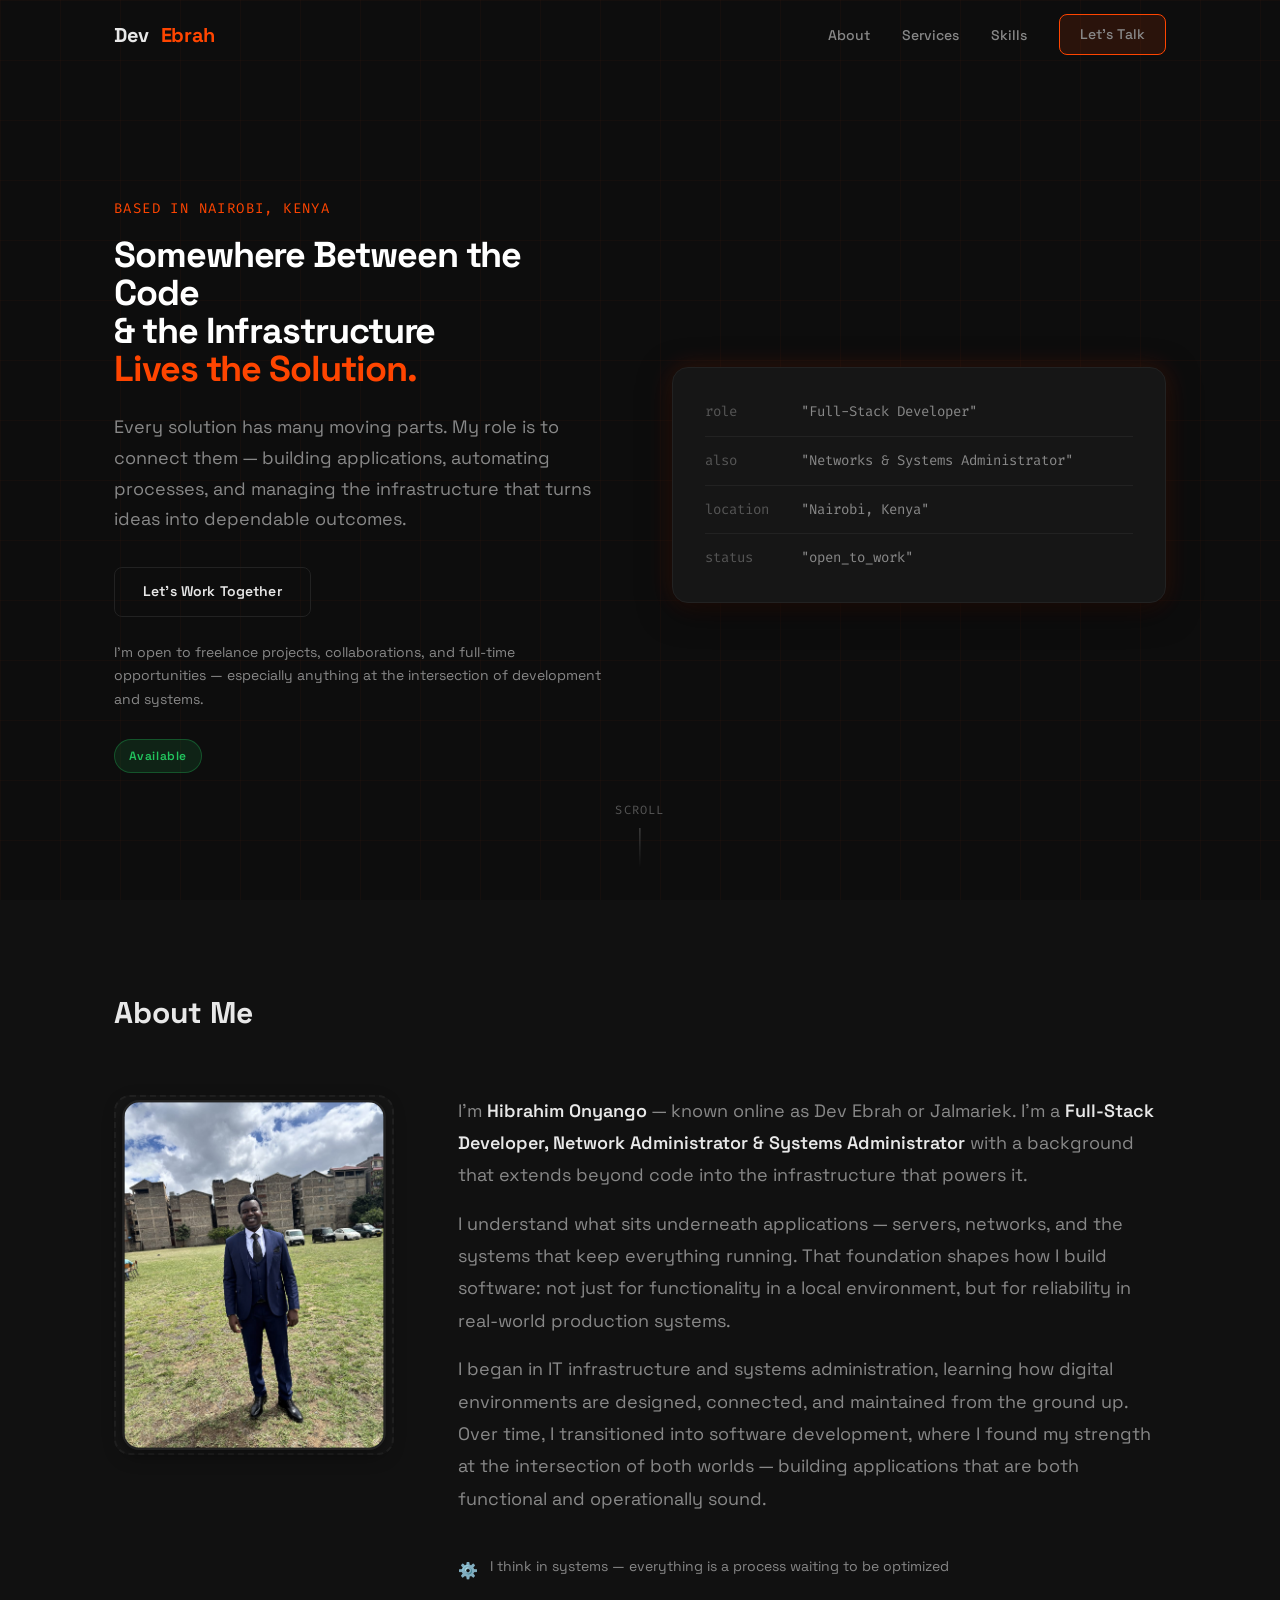
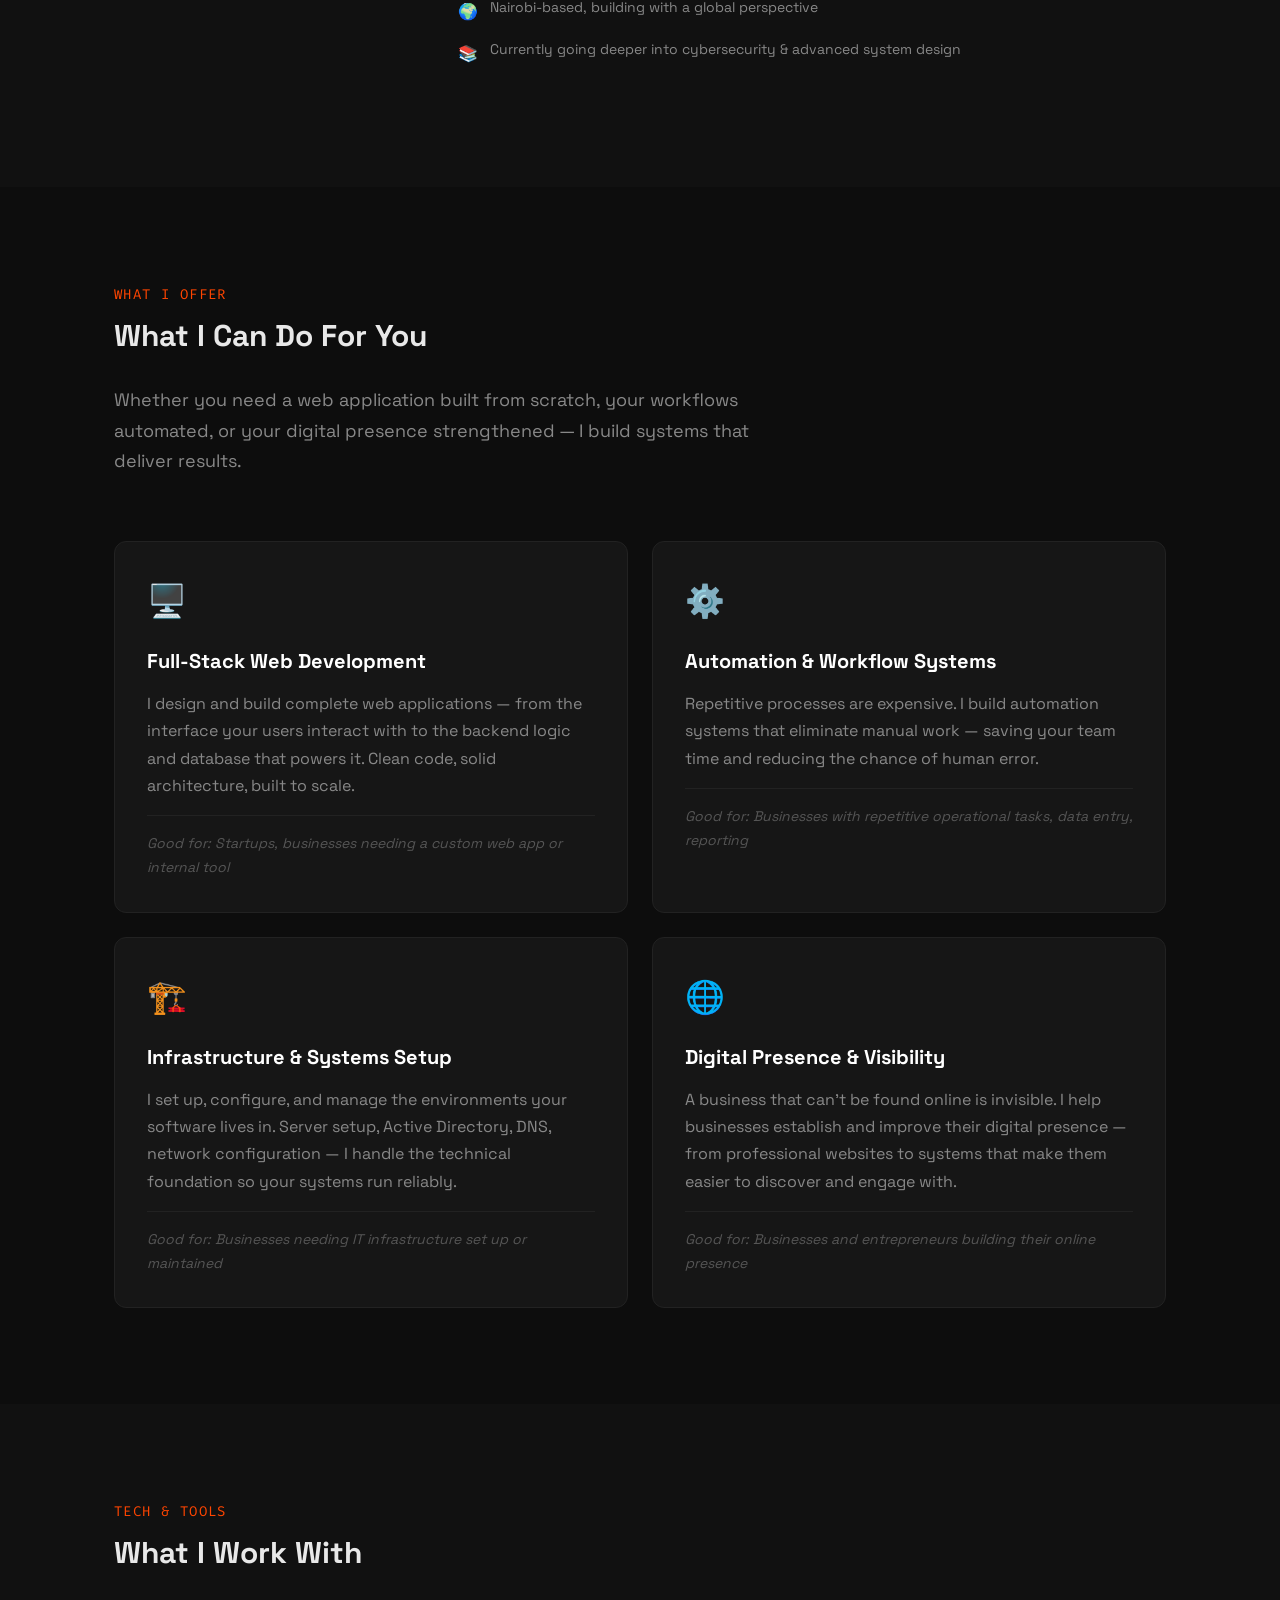
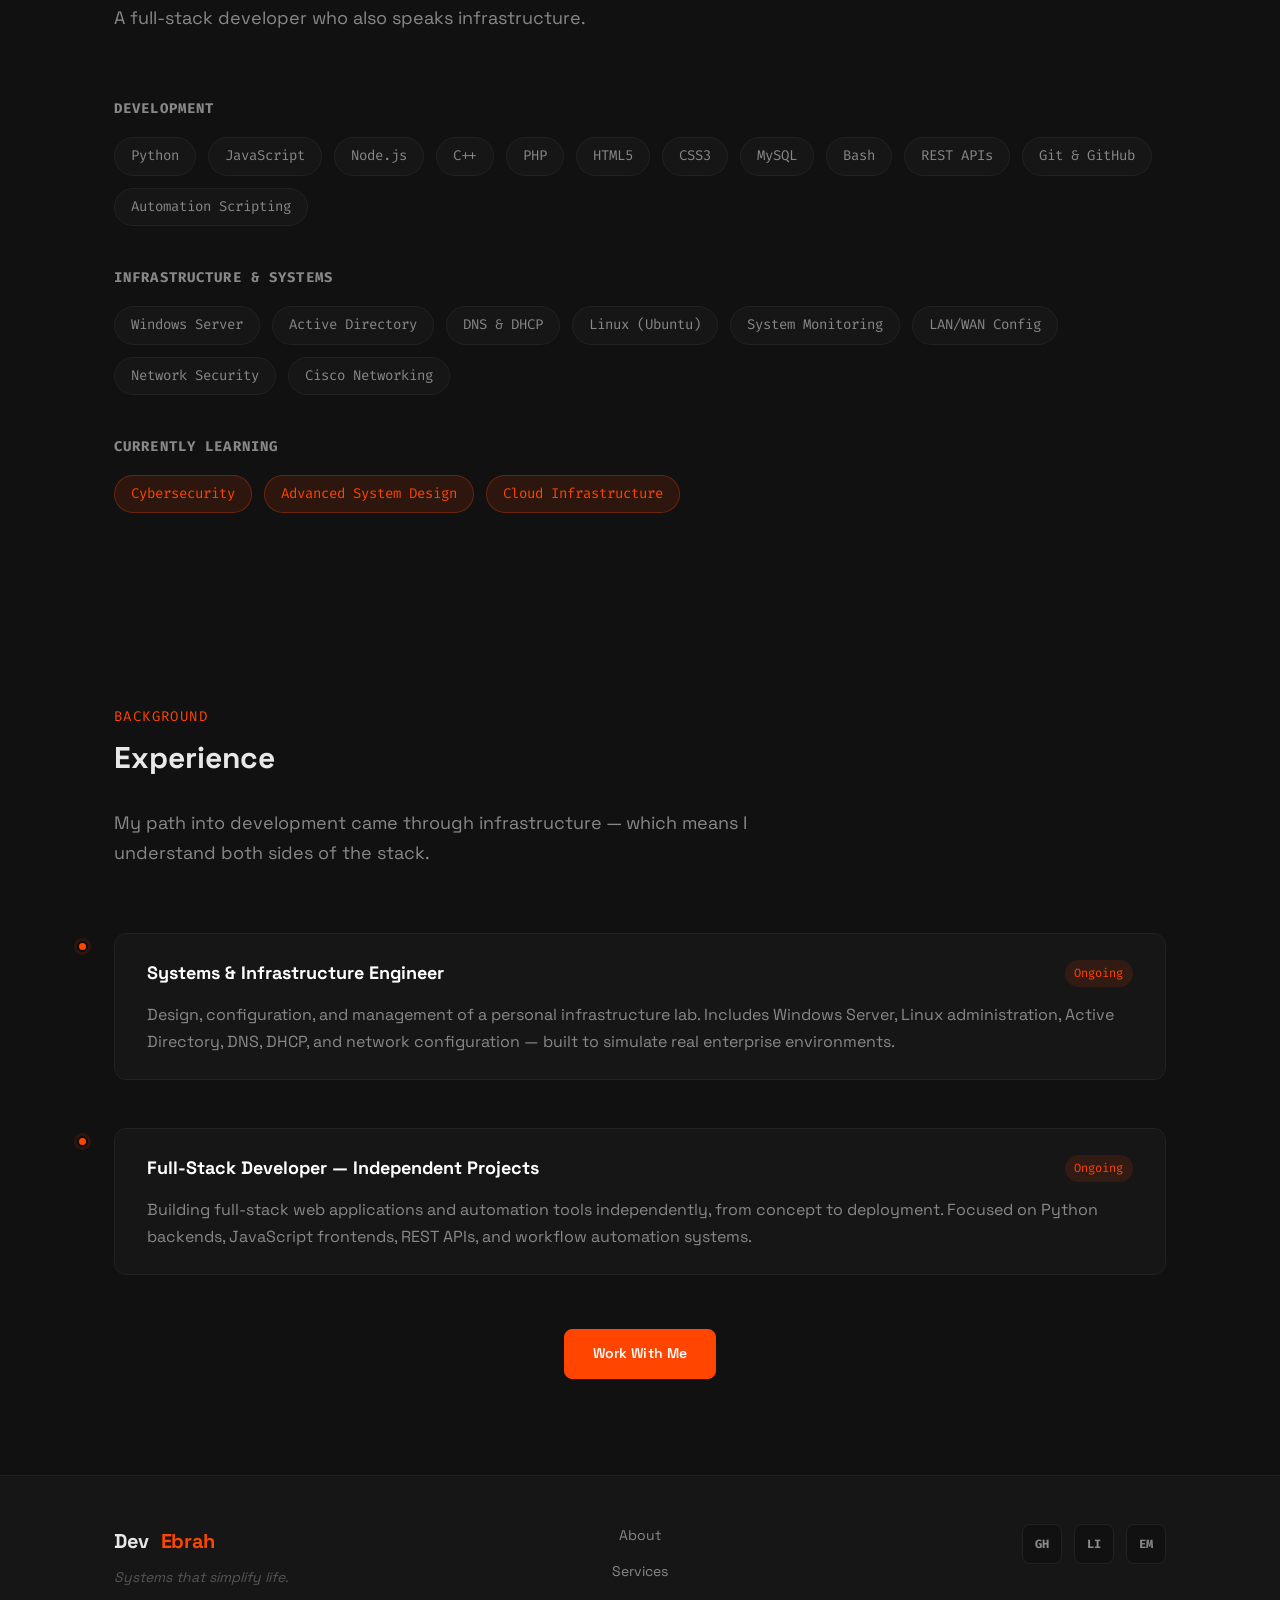
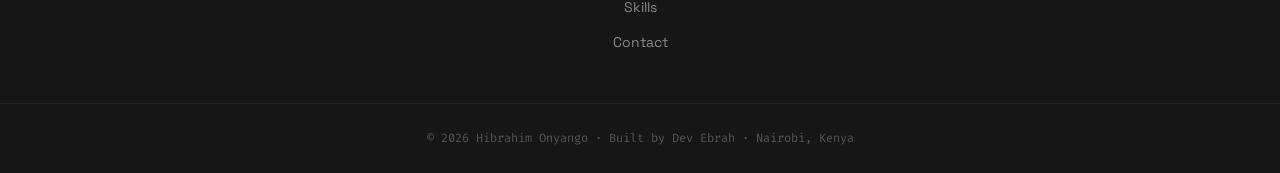
==== index.html @ 01c2b687 "Repositioned work with me" ====
<!DOCTYPE html>
<html lang="en">

<head>
  <meta charset="UTF-8" />
  <meta name="viewport" content="width=device-width, initial-scale=1.0" />
  <meta name="description"
    content="Dev Ebrah — Full-Stack Developer & Systems Engineer based in Nairobi, Kenya. Building systems that simplify life." />
  <meta name="google-site-verification" content="SqQlM_ebqM_9GfsEWXA8IThtnBOW8oZH_3mvosHtm84" />

  <!-- Primary SEO -->
  <meta name="keywords"
    content="Dev Ebrah, Full Stack Developer Nairobi, Systems Engineer Kenya, Web Developer Nairobi, Freelance Developer Kenya, Hibrahim Onyango" />
  <meta name="author" content="Hibrahim Onyango" />
  <meta name="robots" content="index, follow" />

  <!-- Open Graph -->
  <meta property="og:title" content="Dev Ebrah | Full-Stack Developer & Systems Engineer" />
  <meta property="og:description"
    content="I build web applications, automation tools, and the infrastructure that keeps them running. Based in Nairobi, Kenya." />
  <meta property="og:image" content="https://devebrah.github.io/my_portfolio/assets/og-image.png" />
  <meta property="og:url" content="https://devebrah.github.io/portfolio/" />
  <meta property="og:type" content="website" />

  <!-- Twitter Card -->
  <meta name="twitter:card" content="summary_large_image" />
  <meta name="twitter:title" content="Dev Ebrah | Full-Stack Developer & Systems Engineer" />
  <meta name="twitter:description" content="Building systems that simplify life. Based in Nairobi, Kenya." />
  <meta name="twitter:image" content="https://devebrah.github.io/my_portfolio/assets/og-image.png" />

  <title>Dev Ebrah | Full-Stack Developer, Network & Systems Administrator</title>

  <!-- Favicon — replace with your actual logo file -->
  <!-- <link rel="icon" type="image/png" href="assets/logo.png" />
  <link rel="apple-touch-icon" href="assets/logo.png" /> -->

  <!-- Google Fonts -->
  <link rel="preconnect" href="https://fonts.googleapis.com" />
  <link rel="preconnect" href="https://fonts.gstatic.com" crossorigin />
  <link
    href="https://fonts.googleapis.com/css2?family=Space+Grotesk:wght@300;400;500;600;700&family=Fira+Code:wght@400;500&display=swap"
    rel="stylesheet" />

  <link rel="stylesheet" href="https://cdnjs.cloudflare.com/ajax/libs/font-awesome/6.5.0/css/all.min.css" />

  <!-- CSS -->
  <link rel="stylesheet" href="css/reset.css" />
  <link rel="stylesheet" href="css/variables.css" />
  <link rel="stylesheet" href="css/layout.css" />
  <link rel="stylesheet" href="css/animations.css" />
  <link rel="stylesheet" href="css/components.css" />
  <link rel="stylesheet" href="css/sections.css" />
  <link rel="stylesheet" href="css/responsive.css" />
</head>

<body>

  <!-- ========== NAVIGATION ========== -->
  <nav class="nav" id="nav">
    <div class="nav__inner container">
      <a href="#hero" class="nav__logo">
        <!-- Logo image — remove the text below if you want image only -->
        <!-- <img src="assets/logo.png" alt="Dev Ebrah Logo" class="nav__logo-img" /> -->
        <!-- Text logo — remove this if you want image only -->
        Dev<span class="accent">Ebrah</span>
      </a>
      <ul class="nav__links">
        <li><a href="#about">About</a></li>
        <li><a href="#services">Services</a></li>
        <li><a href="#skills">Skills</a></li>
        <!-- <li><a href="#projects">Projects</a></li> -->
        <li><a href="Contact.html" class="btn btn--nav">Let's Talk</a></li>
      </ul>
      <button class="nav__toggle" id="navToggle" aria-label="Toggle menu">
        <span></span><span></span><span></span>
      </button>
    </div>
  </nav>

  <!-- ========== HERO ========== -->
  <section class="hero" id="hero">
    <div class="hero__bg-grid"></div>
    <div class="container hero__inner">
      <div class="hero__content">
        <p class="hero__eyebrow">Based in Nairobi, Kenya</p>
        <h1 class="hero__headline">
          Somewhere Between the Code <br />
          & the Infrastructure<br />
          <span class="accent">Lives the Solution.</span>
        </h1>
        <p class="hero__sub">
          Every solution has many moving parts. My role is to connect them — building applications, automating
          processes, and managing the infrastructure that turns ideas into dependable outcomes.
        </p>
        <div class="hero__cta">
          <!-- <a href="#projects" class="btn btn--primary">See My Work</a> -->
          <a href="Contact.html" class="btn btn--outline">Let's Work Together</a>
        </div>
        <p class="hero__availability">
          I'm open to freelance projects, collaborations, and full-time opportunities — especially anything at the
          intersection of development and systems.
        </p>
        <br>
        <p class="hero__availability">
          <span class="badge badge--available">Available</span>
        </p>
      </div>
      <div class="hero__visual">
        <div class="hero__card">
          <div class="hero__card-line">
            <span class="code-label">role</span>
            <span class="code-value accent">"Full-Stack Developer"</span>
          </div>
          <div class="hero__card-line">
            <span class="code-label">also</span>
            <span class="code-value accent" style="text-align: left;">"Networks & Systems Administrator"</span>
          </div>
          <div class="hero__card-line">
            <span class="code-label">location</span>
            <span class="code-value">"Nairobi, Kenya"</span>
          </div>
          <!-- <div class="hero__card-line">
            <span class="code-label">company</span>
            <span class="code-value">"Springs Continuum"</span>
          </div> -->
          <div class="hero__card-line">
            <span class="code-label">status</span>
            <span class="code-value green">"open_to_work"</span>
          </div>
        </div>
      </div>
    </div>
    <div class="hero__scroll-hint">
      <span>Scroll</span>
      <div class="hero__scroll-line"></div>
    </div>
  </section>

  <!-- ========== ABOUT ========== -->
  <section class="section about" id="about">
    <div class="container">
      <div class="section__header">
        <h2 class="section__title">About Me</h2>
      </div>
      <div class="about__grid">
        <div class="about__photo-wrap">
          <div class="about__photo-placeholder">
            <img class="about__photo" src="Photos/Ebrah.jpeg" alt="My Photo">

          </div>
        </div>
        <div class="about__content">
          <p>
            I'm <strong>Hibrahim Onyango</strong> — known online as Dev Ebrah or Jalmariek. I’m a <strong>Full-Stack
              Developer, Network Administrator & Systems Administrator</strong> with a background that extends beyond
            code into the infrastructure that powers it.
          </p>
          <p>
            I understand what sits underneath applications — servers, networks, and the systems that keep everything
            running. That foundation shapes how I build software: not just for functionality in a local environment, but
            for reliability in real-world production systems.
          </p>
          <p>
            I began in IT infrastructure and systems administration, learning how digital environments are designed,
            connected, and maintained from the ground up. Over time, I transitioned into software development, where I
            found my strength at the intersection of both worlds — building applications that are both functional and
            operationally sound.
          </p>
          <!-- <p>
            I'm also the founder and CEO of <strong>Springs Continuum</strong> — a technology company focused on systems
            thinking. The company is built on one principle: <em>reduce friction, improve flow, and design systems that
              work together more efficiently.</em>
          </p> -->
          <div class="about__facts">
            <div class="fact">
              <span class="fact__icon">⚙️</span>
              <span>I think in systems — everything is a process waiting to be optimized</span>
            </div>
            <div class="fact">
              <span class="fact__icon">🌍</span>
              <span>Nairobi-based, building with a global perspective</span>
            </div>
            <div class="fact">
              <span class="fact__icon">📚</span>
              <span>Currently going deeper into cybersecurity &amp; advanced system design</span>
            </div>
          </div>
        </div>
      </div>
    </div>
  </section>

  <!-- ========== SERVICES ========== -->
  <section class="section services" id="services">
    <div class="container">
      <div class="section__header">
        <p class="section__eyebrow">What I Offer</p>
        <h2 class="section__title">What I Can Do For You</h2>
        <p class="section__desc">
          Whether you need a web application built from scratch, your workflows automated,
          or your digital presence strengthened — I build systems that deliver results.
        </p>
      </div>
      <div class="services__grid">

        <div class="service-card">
          <div class="service-card__icon">🖥️</div>
          <h3 class="service-card__title">Full-Stack Web Development</h3>
          <p class="service-card__desc">
            I design and build complete web applications — from the interface your users
            interact with to the backend logic and database that powers it. Clean code,
            solid architecture, built to scale.
          </p>
          <p class="service-card__for">Good for: Startups, businesses needing a custom web app or internal tool</p>
        </div>

        <div class="service-card">
          <div class="service-card__icon">⚙️</div>
          <h3 class="service-card__title">Automation & Workflow Systems</h3>
          <p class="service-card__desc">
            Repetitive processes are expensive. I build automation systems that eliminate
            manual work — saving your team time and reducing the chance of human error.
          </p>
          <p class="service-card__for">Good for: Businesses with repetitive operational tasks, data entry, reporting</p>
        </div>

        <div class="service-card">
          <div class="service-card__icon">🏗️</div>
          <h3 class="service-card__title">Infrastructure & Systems Setup</h3>
          <p class="service-card__desc">
            I set up, configure, and manage the environments your software lives in.
            Server setup, Active Directory, DNS, network configuration — I handle the
            technical foundation so your systems run reliably.
          </p>
          <p class="service-card__for">Good for: Businesses needing IT infrastructure set up or maintained</p>
        </div>

        <div class="service-card">
          <div class="service-card__icon">🌐</div>
          <h3 class="service-card__title">Digital Presence & Visibility</h3>
          <p class="service-card__desc">
            A business that can't be found online is invisible. I help businesses establish
            and improve their digital presence — from professional websites to systems that
            make them easier to discover and engage with.
          </p>
          <p class="service-card__for">Good for: Businesses and entrepreneurs building their online presence</p>
        </div>

      </div>
    </div>
  </section>

  <!-- ========== SKILLS ========== -->
  <section class="section skills" id="skills">
    <div class="container">
      <div class="section__header">
        <p class="section__eyebrow">Tech & Tools</p>
        <h2 class="section__title">What I Work With</h2>
        <p class="section__desc">A full-stack developer who also speaks infrastructure.</p>
      </div>
      <div class="skills__grid">

        <div class="skills__group">
          <h3 class="skills__group-title">Development</h3>
          <div class="skills__tags">
            <span class="skill-tag">Python</span>
            <span class="skill-tag">JavaScript</span>
            <span class="skill-tag">Node.js</span>
            <span class="skill-tag">C++</span>
            <span class="skill-tag">PHP</span>
            <span class="skill-tag">HTML5</span>
            <span class="skill-tag">CSS3</span>
            <span class="skill-tag">MySQL</span>
            <span class="skill-tag">Bash</span>
            <span class="skill-tag">REST APIs</span>
            <span class="skill-tag">Git & GitHub</span>
            <span class="skill-tag">Automation Scripting</span>
          </div>
        </div>

        <div class="skills__group">
          <h3 class="skills__group-title">Infrastructure & Systems</h3>
          <div class="skills__tags">
            <span class="skill-tag">Windows Server</span>
            <span class="skill-tag">Active Directory</span>
            <span class="skill-tag">DNS & DHCP</span>
            <span class="skill-tag">Linux (Ubuntu)</span>
            <span class="skill-tag">System Monitoring</span>
            <span class="skill-tag">LAN/WAN Config</span>
            <span class="skill-tag">Network Security</span>
            <span class="skill-tag">Cisco Networking</span>
          </div>
        </div>

        <div class="skills__group">
          <h3 class="skills__group-title">Currently Learning</h3>
          <div class="skills__tags">
            <span class="skill-tag skill-tag--learning">Cybersecurity</span>
            <span class="skill-tag skill-tag--learning">Advanced System Design</span>
            <span class="skill-tag skill-tag--learning">Cloud Infrastructure</span>
          </div>
        </div>

      </div>
    </div>
  </section>

  <!-- ========== PROJECTS ========== -->
  <!-- <section class="section projects" id="projects">
    <div class="container">
      <div class="section__header">
        <p class="section__eyebrow">My Work</p>
        <h2 class="section__title">Things I've Built</h2>
        <p class="section__desc">
          A mix of real-world systems, automation experiments, and infrastructure work.
          More being added as projects are completed and documented.
        </p>
      </div>
      <div class="projects__grid">

        <div class="project-card">
          <div class="project-card__header">
            <span class="project-card__type">Infrastructure</span>
            <div class="project-card__links">
              <a href="https://github.com/DevEbrah" target="_blank" rel="noopener">GitHub →</a>
            </div>
          </div>
          <h3 class="project-card__title">Home Lab — Windows Server + Linux</h3>
          <p class="project-card__desc">
            A self-hosted dual-OS lab environment simulating real enterprise infrastructure.
            Configured with Active Directory, DNS, and DHCP. Built to practice system
            administration and network configuration in a controlled setting.
          </p>
          <p class="project-card__proof">
            <em>I don't just read about infrastructure — I build it, break it, and fix it.</em>
          </p>
          <div class="project-card__tags">
            <span>Windows Server</span><span>Linux</span><span>AD DS</span>
            <span>DNS</span><span>DHCP</span>
          </div>
        </div>

        <div class="project-card">
          <div class="project-card__header">
            <span class="project-card__type">Automation</span>
            <div class="project-card__links">
              <a href="https://github.com/DevEbrah" target="_blank" rel="noopener">GitHub →</a>
            </div>
          </div>
          <h3 class="project-card__title">Automation Scripts Collection</h3>
          <p class="project-card__desc">
            A growing library of Python and Bash scripts built to eliminate repetitive tasks.
            Covers workflow automation, file management, system monitoring helpers, and
            process schedulers.
          </p>
          <p class="project-card__proof">
            <em>Do the boring thing so you don't have to.</em>
          </p>
          <div class="project-card__tags">
            <span>Python</span><span>Bash</span><span>Automation</span><span>Scripting</span>
          </div>
        </div>

        <div class="project-card">
          <div class="project-card__header">
            <span class="project-card__type">Networking</span>
            <div class="project-card__links">
              <a href="https://github.com/DevEbrah" target="_blank" rel="noopener">GitHub →</a>
            </div>
          </div>
          <h3 class="project-card__title">Networking Simulation Lab</h3>
          <p class="project-card__desc">
            A simulated network environment for configuration, testing, and security practice.
            Replicates LAN/WAN setups and tests network security fundamentals in a safe,
            controlled environment.
          </p>
          <p class="project-card__proof">
            <em>Hands-on networking knowledge beyond theory.</em>
          </p>
          <div class="project-card__tags">
            <span>Cisco</span><span>LAN/WAN</span><span>Network Security</span>
          </div>
        </div> -->

  <!-- Add more project cards here as you build -->

  </div>
  </div>
  </section>

  <!-- ========== EXPERIENCE ========== -->
  <section class="section experience" id="experience">
    <div class="container">
      <div class="section__header">
        <p class="section__eyebrow">Background</p>
        <h2 class="section__title">Experience</h2>
        <p class="section__desc">
          My path into development came through infrastructure — which means I understand both sides of the stack.
        </p>
      </div>

      <!-- <div class="timeline">

        <div class="timeline__item">
          <div class="timeline__dot"></div>
          <div class="timeline__content">
            <div class="timeline__meta">
              <span class="timeline__role">Founder — Springs Continuum</span>
              <span class="timeline__date">Ongoing</span>
            </div>
            <p>
              Founded and continue to develop Springs Continuum, a technology company focused on automation, digital
              presence, and infrastructure-aware development. It serves as the guiding approach behind all projects —
              from system design to deployment.
            </p>
          </div>
        </div> -->

      <div class="timeline__item">
        <div class="timeline__dot"></div>
        <div class="timeline__content">
          <div class="timeline__meta">
            <span class="timeline__role">Systems & Infrastructure Engineer</span>
            <span class="timeline__date">Ongoing</span>
          </div>
          <p>
            Design, configuration, and management of a personal infrastructure lab. Includes Windows Server, Linux
            administration, Active Directory, DNS, DHCP, and network configuration — built to simulate real enterprise
            environments.
          </p>
        </div>
      </div>

      <div class="timeline__item">
        <div class="timeline__dot"></div>
        <div class="timeline__content">
          <div class="timeline__meta">
            <span class="timeline__role">Full-Stack Developer — Independent Projects</span>
            <span class="timeline__date">Ongoing</span>
          </div>
          <p>
            Building full-stack web applications and automation tools independently, from concept to deployment.
            Focused on Python backends, JavaScript frontends, REST APIs, and workflow automation systems.
          </p>
        </div>
      </div>

      <!-- Add more timeline items here -->

    </div>
    </div>
    <br><br>
    <div style="text-align: center;">
      <a href="Contact.html" class="btn btn--primary" style="display: inline-block;">
        Work With Me
      </a>
    </div>
  </section>

  <!-- ========== FOOTER ========== -->
  <footer class="footer">
    <div class="container footer__inner">

      <div class="footer__left">
        <!-- Logo image — replace src with your actual logo file path -->
        <!-- <a href="#hero" class="footer__logo-link">
          <img src="assets/logo.png" alt="Dev Ebrah Logo" class="footer__logo-img" />
        </a> -->
        <!-- Keep the text logo as fallback or remove it if you prefer image only -->
        <a href="#hero" class="nav__logo">Dev<span class="accent">Ebrah</span></a>
        <p class="footer__tagline" style="text-align: left;">
          Systems that simplify life.
        </p>
      </div>

      <nav class="footer__nav">
        <a href="#about">About</a>
        <a href="#services">Services</a>
        <!-- <a href="#projects">Projects</a> -->
        <a href="#skills">Skills</a>
        <a href="Contact.html">Contact</a>
      </nav>
      <div class="footer__social">
        <a href="https://github.com/DevEbrah" target="_blank" rel="noopener" aria-label="GitHub">GH</a>
        <a href="https://www.linkedin.com/in/hibrahim-onyango-a076531a8" target="_blank" rel="noopener"
          aria-label="LinkedIn">LI</a>
        <a href="mailto:onyangohibrahim0@gmail.com" aria-label="Email">EM</a>
      </div>
    </div>
    <div class="footer__bottom">
      <p>© 2026 Hibrahim Onyango · Built by Dev Ebrah · Nairobi, Kenya</p>
    </div>
  </footer>

  <!-- Structured Data -->
  <script type="application/ld+json">
  {
    "@context": "https://schema.org",
    "@type": "Person",
    "name": "Hibrahim Onyango",
    "alternateName": "Dev Ebrah",
    "url": "https://devebrah.github.io/my_portfolio/",
    "jobTitle": "Full-Stack Developer & Systems Engineer",
    "address": {
      "@type": "PostalAddress",
      "addressLocality": "Nairobi",
      "addressCountry": "Kenya"
    },
    "sameAs": [
      "https://github.com/DevEbrah",
      "https://www.linkedin.com/in/hibrahim-onyango-a076531a8"
    ]
  }
  </script>

  <!-- JS -->
  <script src="js/main.js"></script>

</body>

</html>
---- css/variables.css ----
/* ============================================
   VARIABLES — portfolio/css/variables.css
   Edit these to retheme the entire site.
   ============================================ */

:root {

  /* ---- Colors ---- */
  --color-bg:          #0d0d0d;       /* near-black background */
  --color-bg-2:        #111111;       /* slightly lighter surface */
  --color-bg-3:        #161616;       /* card backgrounds */
  --color-border:      #222222;       /* subtle borders */

  --color-text:        #e8e8e8;       /* primary text */
  --color-text-muted:  #888888;       /* secondary / muted text */
  --color-text-dim:    #555555;       /* very muted labels */

  --color-accent:      #FF4500;       /* electric orange — primary accent */
  --color-accent-soft: rgba(255, 69, 0, 0.12); /* accent glow/bg tint */
  --color-accent-hover:#FF6B35;       /* slightly lighter on hover */

  --color-green:       #22c55e;       /* available / success */
  --color-green-hover: #046126;       /* hover state for green elements */
  --color-white:       #ffffff;

  /* ---- Typography ---- */
  --font-display: 'Space Grotesk', sans-serif;  /* headings, UI */
  --font-mono:    'Fira Code', monospace;        /* code blocks, hero card */

  --text-xs:    0.75rem;    /* 12px */
  --text-sm:    0.875rem;   /* 14px */
  --text-base:  1rem;       /* 16px */
  --text-lg:    1.125rem;   /* 18px */
  --text-xl:    1.25rem;    /* 20px */
  --text-2xl:   1.5rem;     /* 24px */
  --text-3xl:   1.875rem;   /* 30px */
  --text-4xl:   2.25rem;    /* 36px */
  --text-5xl:   3rem;       /* 48px */
  --text-6xl:   3.75rem;    /* 60px */
  --text-7xl:   4.5rem;     /* 72px */

  /* ---- Spacing ---- */
  --space-1:   0.25rem;
  --space-2:   0.5rem;
  --space-3:   0.75rem;
  --space-4:   1rem;
  --space-6:   1.5rem;
  --space-8:   2rem;
  --space-10:  2.5rem;
  --space-12:  3rem;
  --space-16:  4rem;
  --space-20:  5rem;
  --space-24:  6rem;
  --space-32:  8rem;

  /* ---- Borders ---- */
  --radius-sm:  4px;
  --radius-md:  8px;
  --radius-lg:  12px;
  --radius-xl:  16px;
  --radius-full: 9999px;

  /* ---- Shadows ---- */
  --shadow-sm:  0 1px 3px rgba(0,0,0,0.4);
  --shadow-md:  0 4px 16px rgba(0,0,0,0.5);
  --shadow-lg:  0 8px 32px rgba(0,0,0,0.6);
  --shadow-accent: 0 0 24px rgba(255, 69, 0, 0.2);

  /* ---- Transitions ---- */
  --transition-fast:   150ms ease;
  --transition-base:   250ms ease;
  --transition-slow:   400ms ease;

  /* ---- Layout ---- */
  --container-max:  1100px;
  --nav-height:     70px;
  --section-py:     var(--space-24);
}
---- css/layout.css ----
/* ============================================
   LAYOUT — portfolio/css/layout.css
   ============================================ */

body {
  font-family: var(--font-display);
  background-color: var(--color-bg);
  color: var(--color-text);
  line-height: 1.7;
  font-size: var(--text-base);
}

.container {
  width: 100%;
  max-width: var(--container-max);
  margin-inline: auto;
  padding-inline: var(--space-6);
}

/* ---- Sections ---- */
.section {
  padding-block: var(--section-py);
}

.section__header {
  margin-bottom: var(--space-16);
  max-width: 640px;
}

.section__eyebrow {
  font-family: var(--font-mono);
  font-size: var(--text-sm);
  color: var(--color-accent);
  letter-spacing: 0.1em;
  text-transform: uppercase;
  margin-bottom: var(--space-3);
  animation: textPulse 3s ease-in-out infinite;
}

.section__title {
  font-size: var(--text-4xl);
  font-weight: 700;
  line-height: 1.15;
  margin-bottom: var(--space-4);
  color: var(--color-white);
}

.section__desc {
  font-size: var(--text-lg);
  color: var(--color-text-muted);
  line-height: 1.7;
}

/* ---- Navigation ---- */
.nav {
  position: fixed;
  top: 0;
  left: 0;
  right: 0;
  z-index: 100;
  height: var(--nav-height);
  border-bottom: 1px solid transparent;
  transition: background var(--transition-base), border-color var(--transition-base);
}

.nav.scrolled {
  background: rgba(255, 69, 0, 0.10);
  -webkit-backdrop-filter: blur(12px);
  backdrop-filter: blur(12px);
  border-bottom: 1px solid rgba(255, 69, 0, 0.35);
  border-color: rgba(255, 69, 0, 0.35);
}

.nav__inner {
  height: 100%;
  display: flex;
  align-items: center;
  justify-content: space-between;
}

.nav__logo {
  font-size: var(--text-xl);
  font-weight: 700;
  letter-spacing: -0.02em;
}

.nav__logo {
  display: flex;
  align-items: center;
  gap: var(--space-3);
}

.nav__logo-img {
  width: 36px;      /* adjust to fit your logo */
  height: 36px;
  object-fit: contain;
  transition: opacity var(--transition-fast);
}

.nav__logo:hover .nav__logo-img {
  opacity: 0.8;
}

.nav__links {
  display: flex;
  align-items: center;
  gap: var(--space-8);
}

.nav__links a {
  font-size: var(--text-sm);
  font-weight: 500;
  color: var(--color-text-muted);
  transition: color var(--transition-fast);
}

.nav__links a:hover {
  color: var(--color-text);
}

.nav__toggle {
  display: none;
  flex-direction: column;
  gap: 5px;
  padding: var(--space-2);
}

.nav__toggle span {
  display: block;
  width: 24px;
  height: 2px;
  background: var(--color-text);
  border-radius: var(--radius-full);
  transition: transform var(--transition-base), opacity var(--transition-base);
}

/* ---- Utility ---- */
.accent {
  color: var(--color-accent);
}

.green {
  color: var(--color-green);
}

.text-muted {
  color: var(--color-text-muted);
}

/* ---- CUSTOM SCROLLBAR ---- */
::-webkit-scrollbar {
  width: 6px;
}

::-webkit-scrollbar-track {
  background: var(--color-bg);
}

::-webkit-scrollbar-thumb {
  background: linear-gradient(
    to bottom,
    transparent,
    var(--color-accent),
    var(--color-accent)
  );
  border-radius: var(--radius-full);
  box-shadow: 
    0 0 6px var(--color-accent),
    0 0 12px var(--color-accent),
    0 0 20px rgba(255, 69, 0, 0.4);
  transition: box-shadow 0.3s ease;
}

::-webkit-scrollbar-thumb:hover {
  background: linear-gradient(
    to bottom,
    transparent,
    var(--color-accent-hover),
    var(--color-accent-hover)
  );
  box-shadow: 
    0 0 8px var(--color-accent),
    0 0 16px var(--color-accent),
    0 0 30px rgba(255, 69, 0, 0.6),
    0 0 40px rgba(255, 69, 0, 0.3);
}
---- css/animations.css ----
/* ============================================
   ANIMATIONS — portfolio/css/animations.css
   ============================================ */

/* ---- Keyframes ---- */
@keyframes scrollPulse {
  0%, 100% { opacity: 0.3; transform: scaleY(1); }
  50%       { opacity: 1;   transform: scaleY(1.15); }
}

@keyframes fadeInUp {
  from {
    opacity: 0;
    transform: translateY(24px);
  }
  to {
    opacity: 1;
    transform: translateY(0);
  }
}

@keyframes fadeIn {
  from { opacity: 0; }
  to   { opacity: 1; }
}

@keyframes accentPulse {
  0%, 100% { box-shadow: 0 0 12px rgba(255, 69, 0, 0.1); }
  50%       { box-shadow: 0 0 28px rgba(255, 69, 0, 0.3); }
}

@keyframes greenPulse {
  0%, 100% { box-shadow: 0 0 8px rgba(34, 197, 94, 0.2); }
  50%       { box-shadow: 0 0 20px rgba(34, 197, 94, 0.5); }
}

@keyframes textPulse {
  0%, 100% { text-shadow: 0 0 8px rgba(255, 69, 0, 0.3); }
  50%       { text-shadow: 0 0 16px rgba(255, 69, 0, 0.7); }
}

@keyframes whitePulse {
  0%, 100% { box-shadow: 0 0 8px rgba(255, 255, 255, 0.1); }
  50%       { box-shadow: 0 0 24px rgba(255, 255, 255, 0.35); }
}

/* ---- Scroll-triggered reveal ---- */
.reveal {
  opacity: 0;
  transform: translateY(24px);
  transition: opacity 0.6s ease, transform 0.6s ease;
}

.reveal.visible {
  opacity: 1;
  transform: translateY(0);
}

/* Stagger children inside a reveal parent */
.reveal-stagger > * {
  opacity: 0;
  transform: translateY(20px);
  transition: opacity 0.5s ease, transform 0.5s ease;
}

.reveal-stagger.visible > *:nth-child(1) { transition-delay: 0ms;   opacity: 1; transform: translateY(0); }
.reveal-stagger.visible > *:nth-child(2) { transition-delay: 80ms;  opacity: 1; transform: translateY(0); }
.reveal-stagger.visible > *:nth-child(3) { transition-delay: 160ms; opacity: 1; transform: translateY(0); }
.reveal-stagger.visible > *:nth-child(4) { transition-delay: 240ms; opacity: 1; transform: translateY(0); }

/* ---- Hero entrance ---- */
.hero__content > * {
  animation: fadeInUp 0.7s ease both;
}

.hero__eyebrow   { animation-delay: 0.1s; }
.hero__headline  { animation-delay: 0.2s; }
.hero__sub       { animation-delay: 0.35s; }
.hero__cta       { animation-delay: 0.5s; }
.hero__availability { animation-delay: 0.6s; }

.hero__visual {
  animation: fadeIn 0.8s ease 0.4s both;
}

/* ---- Hero card accent pulse ---- */
.hero__card {
  animation:greenPulse 3s ease-in-out infinite;
}

/* ---- Reduced motion ---- */
@media (prefers-reduced-motion: reduce) {
  *, *::before, *::after {
    animation-duration: 0.01ms !important;
    animation-iteration-count: 1 !important;
    transition-duration: 0.01ms !important;
  }

  .reveal, .reveal-stagger > * {
    opacity: 1;
    transform: none;
  }
}
---- css/components.css ----
/* ============================================
   COMPONENTS — portfolio/css/components.css
   ============================================ */

/* ---- Buttons ---- */
.btn {
  display: inline-flex;
  align-items: center;
  justify-content: center;
  gap: var(--space-2);
  padding: 0.75rem 1.75rem;
  border-radius: var(--radius-md);
  font-size: var(--text-sm);
  font-weight: 600;
  letter-spacing: 0.01em;
  transition: all var(--transition-base);
  white-space: nowrap;
}

.btn--primary {
  background: var(--color-accent);
  color: var(--color-white);
  border: 1px solid var(--color-accent);
  animation: accentPulse 3s ease-in-out infinite;
  align-items: center;

}

.btn--primary:hover {
  background: var(--color-accent-soft);
  border-color: var(--color-accent-hover);
  transform: translateY(-2px);
  box-shadow: var(--shadow-accent);
}

.btn--outline {
  background: transparent;
  color: var(--color-text);
  border: 1px solid var(--color-border);
}

.btn--outline:hover {
  border-color: var(--color-accent);
  color: var(--color-accent);
  transform: translateY(-2px);
}

.btn--nav {
  background: var(--color-accent-soft);
  color: var(--color-accent);
  border: 1px solid var(--color-accent);
  padding: 0.5rem 1.25rem;
}

.btn--nav:hover {
  background: var(--color-accent);
  color: var(--color-white);
}

.btn--full {
  width: 100%;
}

/* ---- Badges ---- */
.badge {
  display: inline-flex;
  align-items: center;
  gap: var(--space-2);
  padding: 0.35rem 0.85rem;
  border-radius: var(--radius-full);
  font-size: var(--text-xs);
  font-weight: 600;
  letter-spacing: 0.05em;
}

.badge--available {
  background: rgba(34, 197, 94, 0.12);
  color: var(--color-green);
  border: 1px solid rgba(34, 197, 94, 0.3);
  animation: greenPulse 3s ease-in-out infinite;
}

/* ---- Service Cards ---- */
.service-card {
  background: var(--color-bg-3);
  border: 1px solid var(--color-border);
  border-radius: var(--radius-lg);
  padding: var(--space-8);
  transition: border-color var(--transition-base), transform var(--transition-base);
}

.service-card:hover {
  border-color: var(--color-accent);
  transform: translateY(-4px);
  animation: whitePulse 3s ease-in-out infinite;
}

.service-card__icon {
  font-size: 2rem;
  margin-bottom: var(--space-4);
}

.service-card__title {
  font-size: var(--text-xl);
  font-weight: 700;
  color: var(--color-white);
  margin-bottom: var(--space-3);
}

.service-card__desc {
  color: var(--color-text-muted);
  font-size: var(--text-base);
  line-height: 1.7;
  margin-bottom: var(--space-4);
}

.service-card__for {
  font-size: var(--text-sm);
  color: var(--color-text-dim);
  font-style: italic;
  padding-top: var(--space-4);
  border-top: 1px solid var(--color-border);
}

/* ---- Skill Tags ---- */
.skill-tag {
  display: inline-flex;
  align-items: center;
  padding: 0.4rem 1rem;
  background: var(--color-bg-3);
  border: 1px solid var(--color-border);
  border-radius: var(--radius-full);
  font-size: var(--text-sm);
  font-family: var(--font-mono);
  color: var(--color-text-muted);
  transition: all var(--transition-fast);
}

.skill-tag:hover {
  border-color: var(--color-accent);
  color: var(--color-accent);
  background: var(--color-accent-soft);
}

.skill-tag--learning {
  border-color: rgba(255, 69, 0, 0.3);
  color: var(--color-accent);
  background: var(--color-accent-soft);
}

/* ---- Project Cards ---- */
.project-card {
  background: var(--color-bg-3);
  border: 1px solid var(--color-border);
  border-radius: var(--radius-lg);
  padding: var(--space-8);
  transition: border-color var(--transition-base), transform var(--transition-base);
  display: flex;
  flex-direction: column;
  gap: var(--space-4);
}

.project-card:hover {
  border-color: var(--color-accent);
  transform: translateY(-4px);
  box-shadow: var(--shadow-accent);
  animation: whitePulse 3s ease-in-out infinite;
}

.project-card__header {
  display: flex;
  align-items: center;
  justify-content: space-between;
}

.project-card__type {
  font-family: var(--font-mono);
  font-size: var(--text-xs);
  color: var(--color-accent);
  background: var(--color-accent-soft);
  border: 1px solid rgba(255, 69, 0, 0.25);
  padding: 0.25rem 0.75rem;
  border-radius: var(--radius-full);
  text-transform: uppercase;
  letter-spacing: 0.05em;
}

.project-card__links a {
  font-size: var(--text-sm);
  color: var(--color-text-muted);
  transition: color var(--transition-fast);
}

.project-card__links a:hover {
  color: var(--color-accent);
}

.project-card__title {
  font-size: var(--text-xl);
  font-weight: 700;
  color: var(--color-white);
}

.project-card__desc {
  color: var(--color-text-muted);
  font-size: var(--text-base);
  line-height: 1.7;
}

.project-card__proof {
  font-size: var(--text-sm);
  color: var(--color-text-dim);
}

.project-card__tags {
  display: flex;
  flex-wrap: wrap;
  gap: var(--space-2);
  margin-top: auto;
}

.project-card__tags span {
  font-family: var(--font-mono);
  font-size: var(--text-xs);
  color: var(--color-text-dim);
  background: var(--color-bg-2);
  padding: 0.2rem 0.6rem;
  border-radius: var(--radius-sm);
}

/* ---- Timeline ---- */
.timeline {
  position: relative;
  padding-left: var(--space-8);
}

.timeline::before {
  content: '';
  position: absolute;
  left: 0;
  top: 8px;
  bottom: 0;
  width: 1px;
  background: var(--color-border);
}

.timeline__item {
  position: relative;
  padding-bottom: var(--space-12);
}

.timeline__item:last-child {
  padding-bottom: 0;
}

.timeline__dot {
  position: absolute;
  left: calc(-1 * var(--space-8) - 5px);
  top: 8px;
  width: 11px;
  height: 11px;
  border-radius: 50%;
  background: var(--color-accent);
  border: 2px solid var(--color-bg);
  box-shadow: 0 0 0 3px var(--color-accent-soft);
  animation: whitePulse 3s ease-in-out infinite;

}

.timeline__content {
  background: var(--color-bg-3);
  border: 1px solid var(--color-border);
  border-radius: var(--radius-lg);
  padding: var(--space-6) var(--space-8);
}

.timeline__meta {
  display: flex;
  align-items: center;
  justify-content: space-between;
  flex-wrap: wrap;
  gap: var(--space-2);
  margin-bottom: var(--space-3);
}

.timeline__role {
  font-size: var(--text-lg);
  font-weight: 700;
  color: var(--color-white);
}

.timeline__date {
  font-family: var(--font-mono);
  font-size: var(--text-xs);
  color: var(--color-accent);
  background: var(--color-accent-soft);
  padding: 0.2rem 0.6rem;
  border-radius: var(--radius-full);
}

.timeline__content p {
  color: var(--color-text-muted);
  line-height: 1.7;
}

/* ---- Contact Form ---- */
.contact__form {
  display: flex;
  flex-direction: column;
  gap: var(--space-6);
}

.form-group {
  display: flex;
  flex-direction: column;
  gap: var(--space-2);
}

.form-group label {
  font-size: var(--text-sm);
  font-weight: 600;
  color: var(--color-text-muted);
}

.form-group input,
.form-group textarea {
  background: var(--color-bg-3);
  border: 1px solid var(--color-border);
  border-radius: var(--radius-md);
  padding: 0.85rem 1rem;
  color: var(--color-text);
  font-size: var(--text-base);
  transition: border-color var(--transition-fast);
  resize: vertical;
}

.form-group input::placeholder,
.form-group textarea::placeholder {
  color: var(--color-text-dim);
}

.form-group input:focus,
.form-group textarea:focus {
  outline: none;
  border-color: var(--color-accent);
  box-shadow: 0 0 0 3px var(--color-accent-soft);
}

/* ---- About Facts ---- */
.about__facts {
  display: flex;
  flex-direction: column;
  gap: var(--space-3);
  margin-block: var(--space-6);
}

.fact {
  display: flex;
  align-items: flex-start;
  gap: var(--space-3);
  font-size: var(--text-sm);
  color: var(--color-text-muted);
}

.fact__icon {
  font-size: 1rem;
  flex-shrink: 0;
  margin-top: 2px;
}

.h-captcha {
  display: flex;
  justify-content: center;
  margin-block: 1rem;
}

/* ---- CAPTCHA REMINDER ---- */
.captcha-reminder {
  display: none;
  text-align: center;
  font-size: var(--text-sm);
  font-weight: 600;
  color: var(--color-accent);
  background: var(--color-accent-soft);
  border: 1px solid rgba(255, 69, 0, 0.3);
  border-radius: var(--radius-md);
  padding: 0.75rem 1rem;
  margin-bottom: var(--space-4);
  animation: accentPulse 1.5s ease-in-out infinite;
}

/* ---- FORM FEEDBACK ---- */
#formFeedback {
  margin-top: var(--space-4);
  font-size: var(--text-sm);
  font-weight: 600;
  min-height: 0;
  transition: all var(--transition-base);
}
---- css/sections.css ----
/* ============================================
   SECTIONS — portfolio/css/sections.css
   ============================================ */

/* ---- HERO ---- */
.hero {
  position: relative;
  min-height: 100vh;
  display: flex;
  align-items: center;
  padding-top: var(--nav-height);
  overflow: hidden;
}

.hero__bg-grid {
  position: absolute;
  inset: 0;
  background-image:
    linear-gradient(rgba(255, 69, 0, 0.03) 1px, transparent 1px),
    linear-gradient(90deg, rgba(255, 69, 0, 0.03) 1px, transparent 1px);
  background-size: 60px 60px;
  pointer-events: none;
}

.hero__inner {
  display: grid;
  grid-template-columns: 1fr 1fr;
  align-items: center;
  gap: var(--space-16);
  padding-block: var(--space-20);
}

.hero__eyebrow {
  font-family: var(--font-mono);
  font-size: var(--text-sm);
  color: var(--color-accent);
  letter-spacing: 0.1em;
  text-transform: uppercase;
  margin-bottom: var(--space-4);
}

.hero__headline {
  font-size: var(--text-4xl);
  font-weight: 700;
  line-height: 1.05;
  letter-spacing: -0.03em;
  margin-bottom: var(--space-6);
  color: var(--color-white);
}

.hero__sub {
  font-size: var(--text-lg);
  color: var(--color-text-muted);
  line-height: 1.7;
  margin-bottom: var(--space-8);
  max-width: 480px;
}

.hero__cta {
  display: flex;
  gap: var(--space-4);
  flex-wrap: wrap;
  margin-bottom: var(--space-6);
}

.hero__availability {
  display: flex;
  align-items: center;
  gap: var(--space-3);
  font-size: var(--text-sm);
  color: var(--color-text-muted);
}

/* Hero code card */
.hero__card {
  background: var(--color-bg-3);
  border: 1px solid var(--color-border);
  border-radius: var(--radius-xl);
  padding: var(--space-8);
  font-family: var(--font-mono);
  box-shadow: var(--shadow-lg), var(--shadow-accent);
}

.hero__card-line {
  display: flex;
  gap: var(--space-4);
  padding-block: var(--space-3);
  border-bottom: 1px solid var(--color-border);
  font-size: var(--text-sm);
  align-items: center;
}

.hero__card-line:last-child {
  border-bottom: none;
  padding-bottom: 0;
}

.hero__card-line:first-child {
  padding-top: 0;
}

.code-label {
  color: var(--color-text-dim);
  min-width: 80px;
}

.code-value {
  color: var(--color-text-muted);
}

/* Scroll hint */
.hero__scroll-hint {
  position: absolute;
  bottom: var(--space-8);
  left: 50%;
  transform: translateX(-50%);
  display: flex;
  flex-direction: column;
  align-items: center;
  gap: var(--space-2);
  font-size: var(--text-xs);
  font-family: var(--font-mono);
  color: var(--color-text-dim);
  letter-spacing: 0.1em;
  text-transform: uppercase;
}

.hero__scroll-line {
  width: 1px;
  height: 40px;
  background: linear-gradient(to bottom, var(--color-text-dim), transparent);
  animation: scrollPulse 2s ease-in-out infinite;
}

/* ---- ABOUT ---- */
.about {
  background: var(--color-bg-2);
}

.about__grid {
  display: grid;
  grid-template-columns: 280px 1fr;
  gap: var(--space-16);
  align-items: start;
}

.about__photo-wrap {
  position: sticky;
  top: calc(var(--nav-height) + var(--space-8));
}

.about__photo-placeholder {
  aspect-ratio: 1;
  background: var(--color-bg-3);
  border: 2px dashed var(--color-border);
  border-radius: var(--radius-xl);
  display: flex;
  align-items: center;
  justify-content: center;
  font-size: var(--text-sm);
  color: var(--color-text-dim);
  text-align: center;
  padding: var(--space-4);
}

.about__photo {
  width: 100%;
  object-fit: cover;
  object-position: center top;
  border-radius: var(--radius-xl);
  border: 2px solid var(--color-border);
  box-shadow: var(--shadow-md);
  transform: scale(1.08);
  /* zoom in — increase number for more zoom */
  transition: transform var(--transition-slow);
  overflow: hidden;
  animation: whitePulse 2s ease-in-out infinite;
}

.about__photo:hover {
  transform: scale(1.15);
  /* zooms slightly more on hover */
}

.about__content {
  display: flex;
  flex-direction: column;
  gap: var(--space-4);
}

.about__content p {
  color: var(--color-text-muted);
  font-size: var(--text-lg);
  line-height: 1.8;
}

.about__content strong {
  color: var(--color-text);
  font-weight: 600;
}

.about__content em {
  color: var(--color-accent);
  font-style: normal;
}

/* ---- SERVICES ---- */
.services__grid {
  display: grid;
  grid-template-columns: repeat(2, 1fr);
  gap: var(--space-6);
}

/* ---- SKILLS ---- */
.skills {
  background: var(--color-bg-2);
}

.skills__grid {
  display: flex;
  flex-direction: column;
  gap: var(--space-10);
}

.skills__group-title {
  font-size: var(--text-sm);
  font-family: var(--font-mono);
  color: var(--color-text-muted);
  letter-spacing: 0.08em;
  text-transform: uppercase;
  margin-bottom: var(--space-4);
}

.skills__tags {
  display: flex;
  flex-wrap: wrap;
  gap: var(--space-3);
}

/* ---- PROJECTS ---- */
.projects__grid {
  display: grid;
  grid-template-columns: repeat(3, 1fr);
  gap: var(--space-6);
}

/* ---- EXPERIENCE ---- */
.experience {
  background: var(--color-bg-2);
}

/* ---- CONTACT ---- */
.contact__grid {
  display: grid;
  grid-template-columns: 1fr 1.2fr;
  gap: var(--space-16);
  align-items: start;
}

.contact__note {
  font-size: var(--text-lg);
  color: var(--color-text-muted);
  line-height: 1.7;
  margin-bottom: var(--space-8);
  padding: var(--space-6);
  background: var(--color-bg-3);
  border-left: 3px solid var(--color-accent);
  border-radius: 0 var(--radius-md) var(--radius-md) 0;
}

.contact__details {
  display: flex;
  flex-direction: column;
  gap: var(--space-4);
}

.contact__item {
  display: flex;
  align-items: center;
  gap: var(--space-4);
  font-size: var(--text-base);
  color: var(--color-text-muted);
  transition: color var(--transition-fast);
  padding: var(--space-3) 0;
  border-bottom: 1px solid var(--color-border);
}

a.contact__item:hover {
  color: var(--color-accent);
}

.contact__item-icon {
  font-size: 1.2rem;
  width: 28px;
  flex-shrink: 0;
}

/* ---- FOOTER ---- */
.footer {
  background: var(--color-bg-3);
  border-top: 1px solid var(--color-border);
  padding-top: var(--space-12);
}

.footer__inner {
  display: grid;
  grid-template-columns: 1fr auto 1fr;
  align-items: start;
  gap: var(--space-8);
  padding-bottom: var(--space-12);
}

.footer__tagline {
  font-size: var(--text-sm);
  color: var(--color-text-dim);
  margin-top: var(--space-2);
  font-style: italic;
}

.footer__nav {
  display: flex;
  flex-direction: column;
  gap: var(--space-3);
  align-items: center;
}

.footer__nav a {
  font-size: var(--text-sm);
  color: var(--color-text-muted);
  transition: color var(--transition-fast);
}

.footer__nav a:hover {
  color: var(--color-accent);
}

.footer__social {
  display: flex;
  gap: var(--space-3);
  justify-content: flex-end;
}

.footer__social a {
  width: 40px;
  height: 40px;
  display: flex;
  align-items: center;
  justify-content: center;
  background: var(--color-bg-2);
  border: 1px solid var(--color-border);
  border-radius: var(--radius-md);
  font-size: var(--text-xs);
  font-family: var(--font-mono);
  font-weight: 700;
  color: var(--color-text-muted);
  transition: all var(--transition-fast);
}

.footer__social a:hover {
  border-color: var(--color-accent);
  color: var(--color-accent);
  background: var(--color-accent-soft);
}

.footer__bottom {
  border-top: 1px solid var(--color-border);
  padding-block: var(--space-6);
  text-align: center;
  font-size: var(--text-xs);
  color: var(--color-text-dim);
  font-family: var(--font-mono);
}

.footer__logo-img {
  width: 80px;        /* change this to fit your logo size */
  height: auto;
  margin-bottom: var(--space-3);
  transition: opacity var(--transition-fast);
}

.footer__logo-link:hover .footer__logo-img {
  opacity: 0.8;
}

.section__title {
  font-size: var(--text-3xl);
  font-weight: 700;
  margin-bottom: var(--space-8);
  color: var(--color-text);
  text-align: left;
}
---- css/responsive.css ----
/* ============================================
   RESPONSIVE — portfolio/css/responsive.css
   ============================================ */

/* ---- Tablet (max 900px) ---- */
@media (max-width: 900px) {

  :root {
    --section-py: var(--space-16);
  }

  .section__title {
    font-size: var(--text-3xl);
  }

  /* Hero */
  .hero__inner {
    grid-template-columns: 1fr;
    text-align: center;
    gap: var(--space-12);
  }

  .hero__headline {
    font-size: var(--text-5xl);
  }

  .hero__sub {
    margin-inline: auto;
  }

  .hero__cta {
    justify-content: center;
  }

  .hero__availability {
    justify-content: center;
  }

  .hero__visual {
    max-width: 480px;
    margin-inline: auto;
    width: 100%;
  }

  /* About */
  .about__grid {
    grid-template-columns: 1fr;
  }

  .about__photo-wrap {
    position: static;
    max-width: 240px;
    margin-inline: auto;
  }

  /* Services */
  .services__grid {
    grid-template-columns: 1fr;
  }

  /* Projects */
  .projects__grid {
    grid-template-columns: repeat(2, 1fr);
  }

  /* Contact */
  .contact__grid {
    grid-template-columns: 1fr;
    gap: var(--space-12);
  }

  /* Footer */
  .footer__inner {
    grid-template-columns: 1fr;
    text-align: center;
    gap: var(--space-8);
  }

  .footer__social {
    justify-content: center;
  }

  .footer__nav {
    flex-direction: row;
    flex-wrap: wrap;
    justify-content: center;
  }
}

/* ---- Mobile (max 600px) ---- */
@media (max-width: 600px) {

  :root {
    --section-py: var(--space-12);
  }

  .container {
    padding-inline: var(--space-4);
  }

  /* Nav */
  .nav__links {
    display: none;
    position: fixed;
    top: var(--nav-height);
    left: 0;
    right: 0;
    background: var(--color-bg);
    border-bottom: 1px solid var(--color-border);
    flex-direction: column;
    padding: var(--space-6);
    gap: var(--space-6);
    align-items: flex-start;
  }

  .nav__links.open {
    display: flex !important;
  }

  .nav__toggle {
    display: flex;
  }
  
  /* Hero */
  .hero__headline {
    font-size: var(--text-4xl);
  }

  .hero__card-line {
    flex-direction: column;
    gap: var(--space-1);
    align-items: flex-start;
  }

  /* Section header */
  .section__title {
    font-size: var(--text-2xl);
  }

  /* Projects */
  .projects__grid {
    grid-template-columns: 1fr;
  }

  /* Timeline */
  .timeline {
    padding-left: var(--space-6);
  }

  .timeline__meta {
    flex-direction: column;
    align-items: flex-start;
  }

  /* Buttons */
  .hero__cta {
    flex-direction: column;
    align-items: center;
  }

  .hero__cta .btn {
    width: 100%;
    max-width: 280px;
  }
}
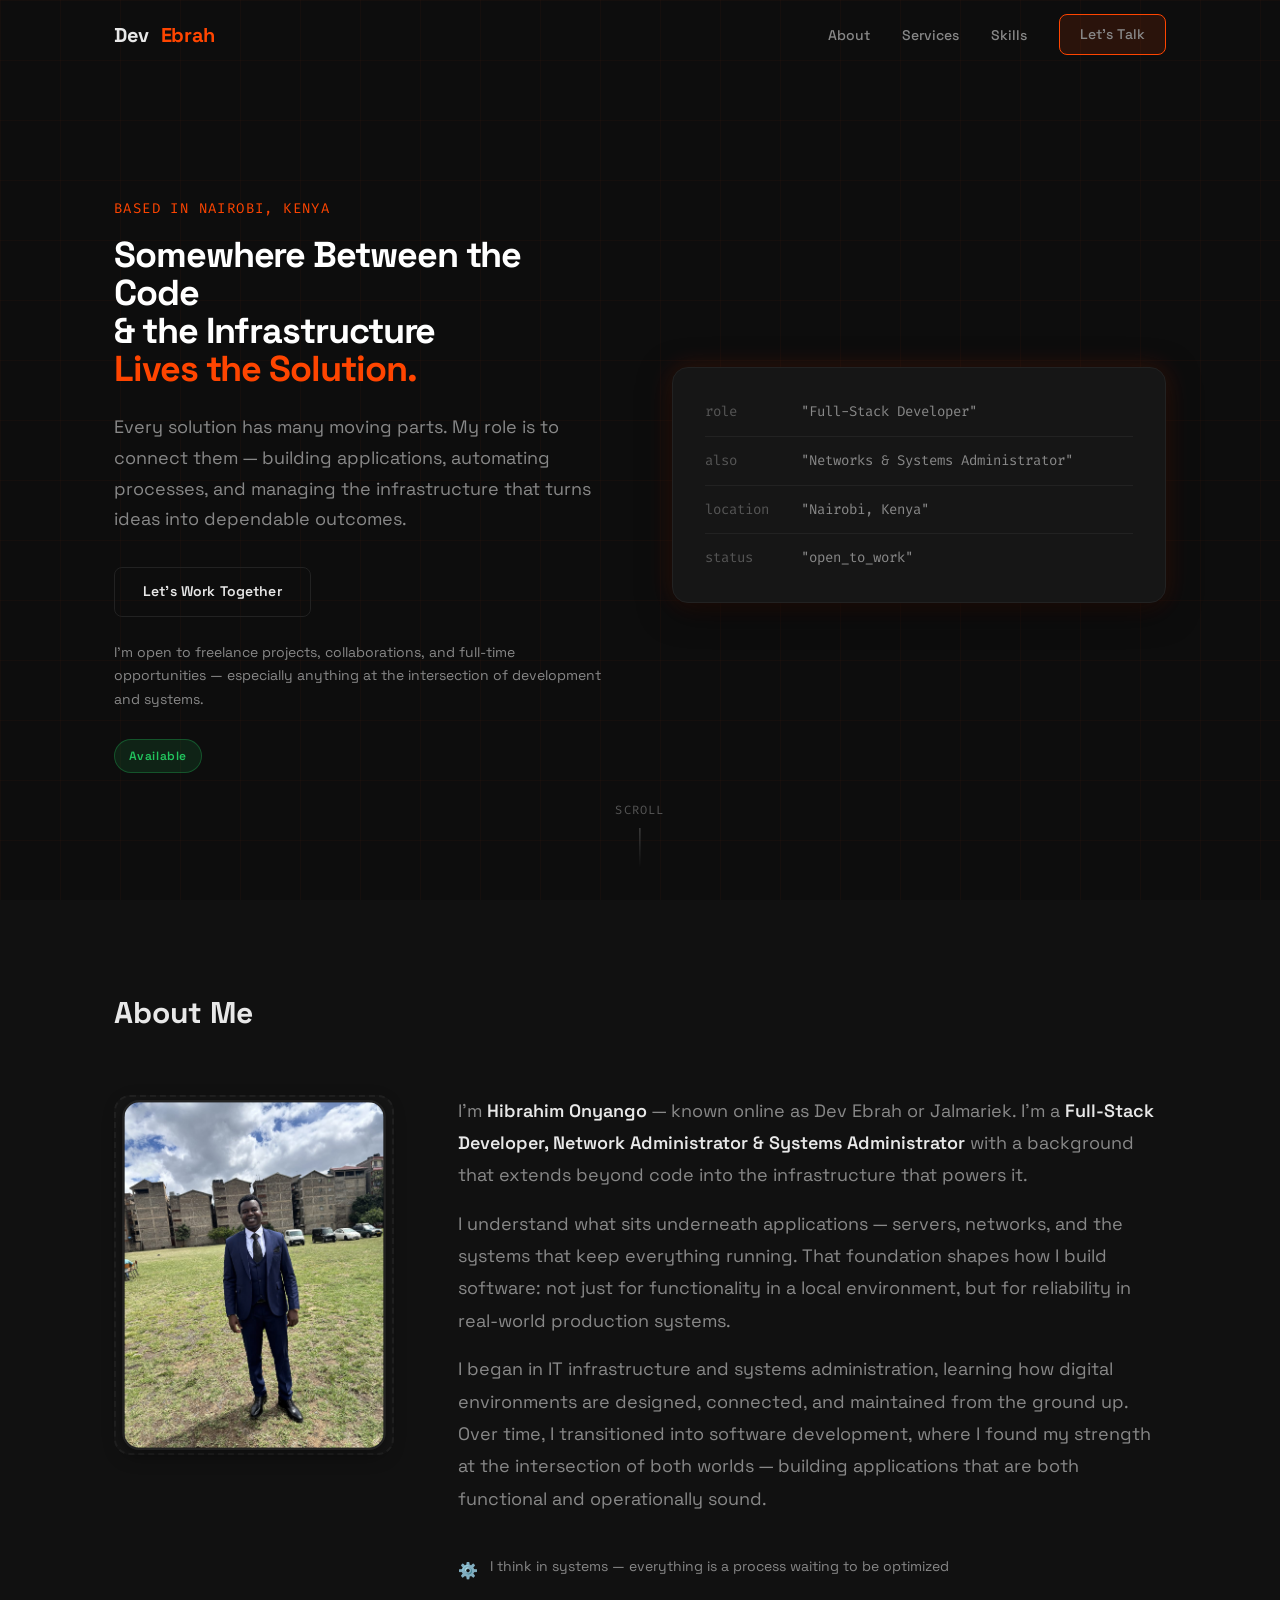
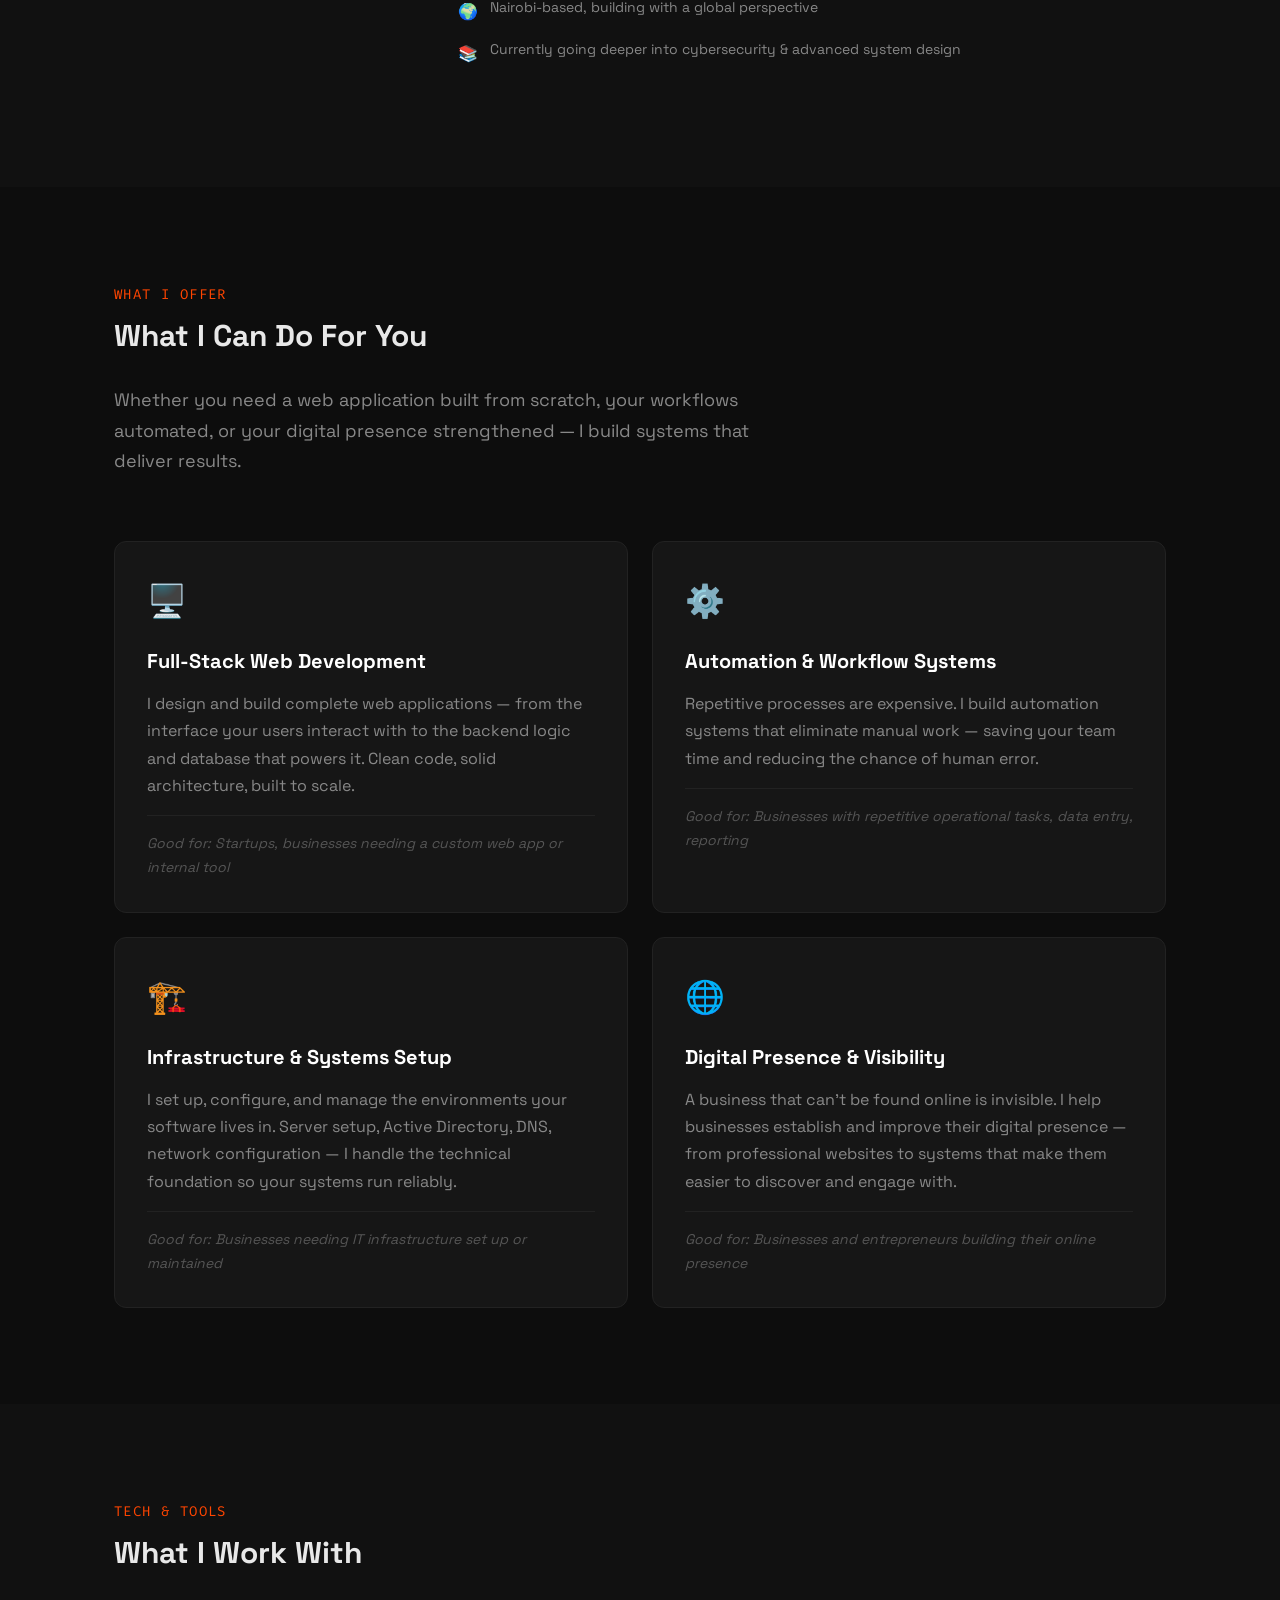
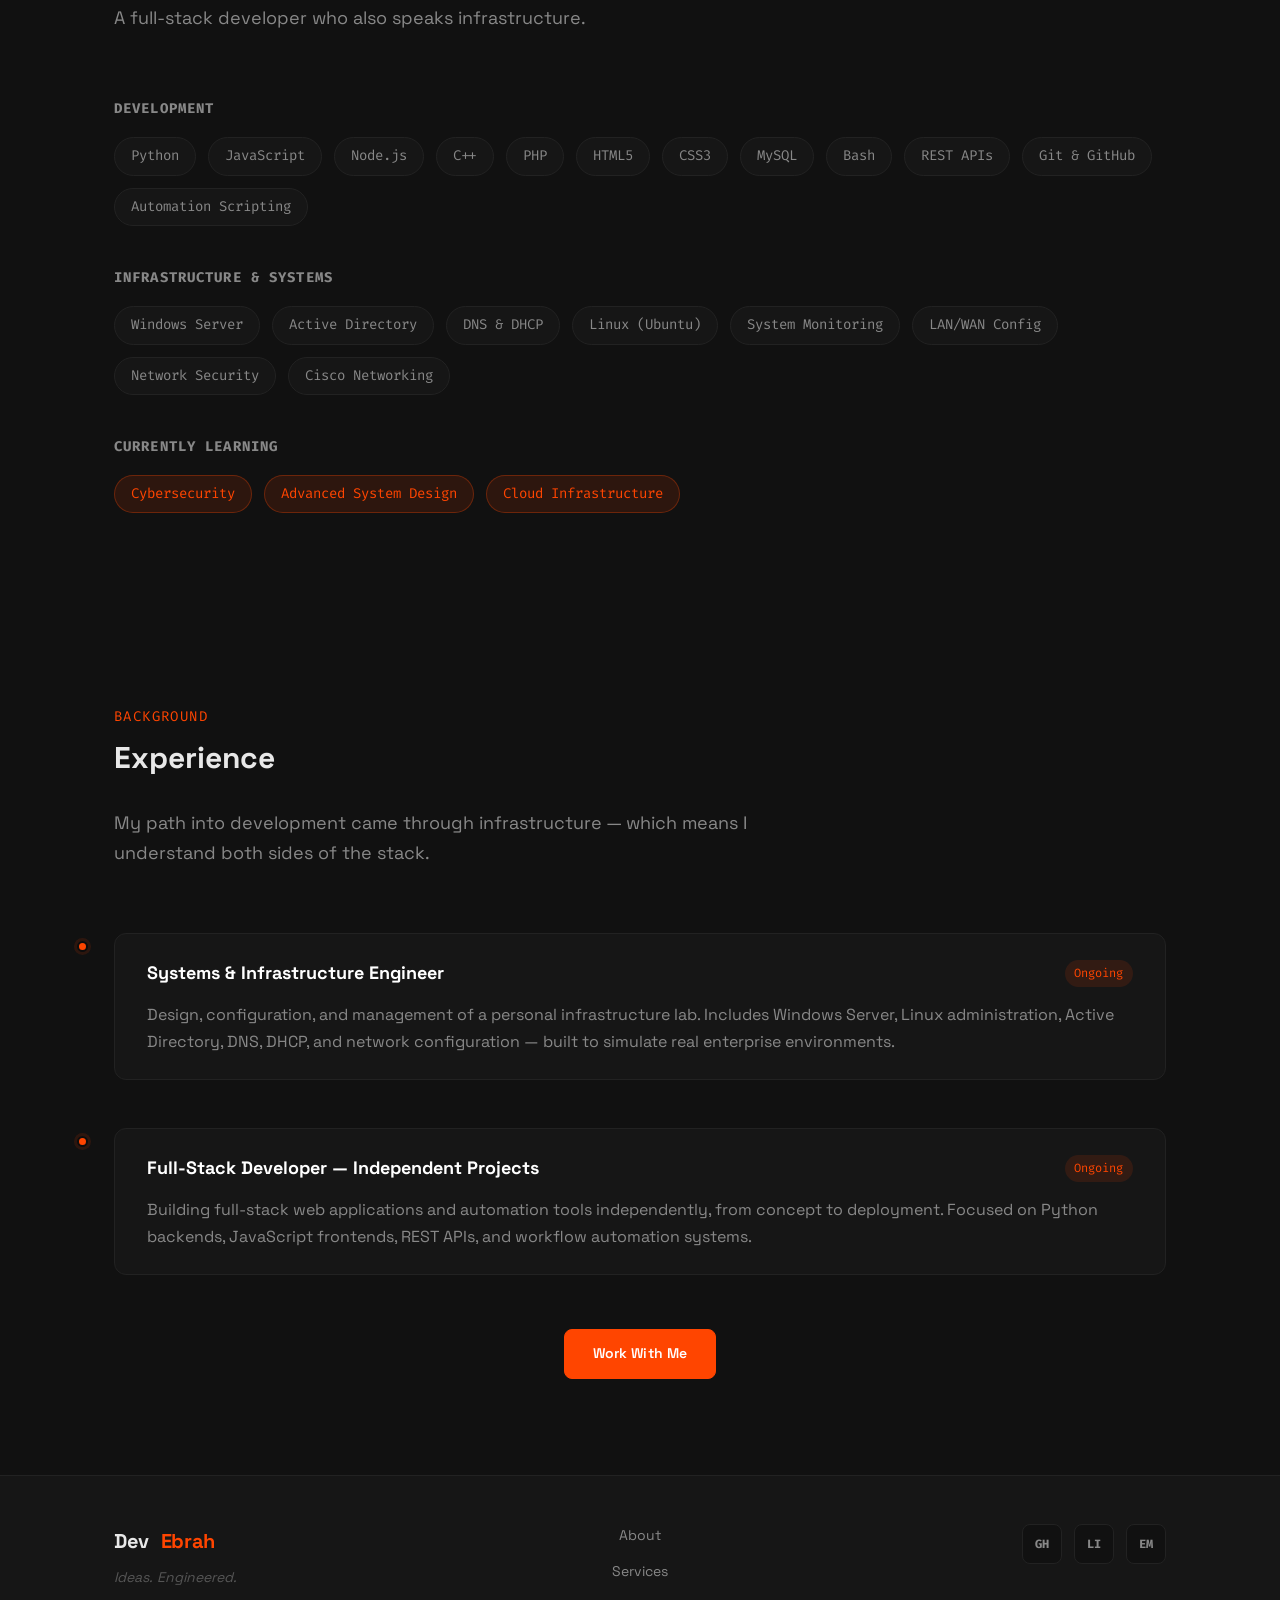
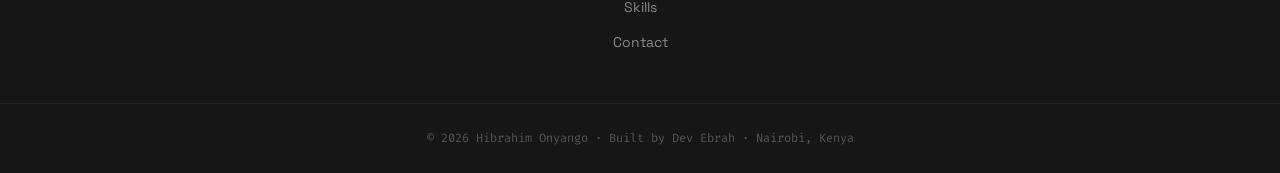
==== commit b53a9822: "Changed Slogan" ====
--- a/index.html
+++ b/index.html
@@ -113,7 +113,7 @@
           </div>
           <div class="hero__card-line">
             <span class="code-label">also</span>
-            <span class="code-value accent" style="text-align: left;">"Networks & Systems Administrator"</span>
+            <span class="code-value accent">"Networks & Systems Administrator"</span>
           </div>
           <div class="hero__card-line">
             <span class="code-label">location</span>
@@ -469,7 +469,7 @@
         <!-- Keep the text logo as fallback or remove it if you prefer image only -->
         <a href="#hero" class="nav__logo">Dev<span class="accent">Ebrah</span></a>
         <p class="footer__tagline" style="text-align: left;">
-          Systems that simplify life.
+          Ideas. Engineered.
         </p>
       </div>
 
--- a/css/sections.css
+++ b/css/sections.css
@@ -88,6 +88,7 @@
   border-bottom: 1px solid var(--color-border);
   font-size: var(--text-sm);
   align-items: center;
+  text-align: left;
 }
 
 .hero__card-line:last-child {
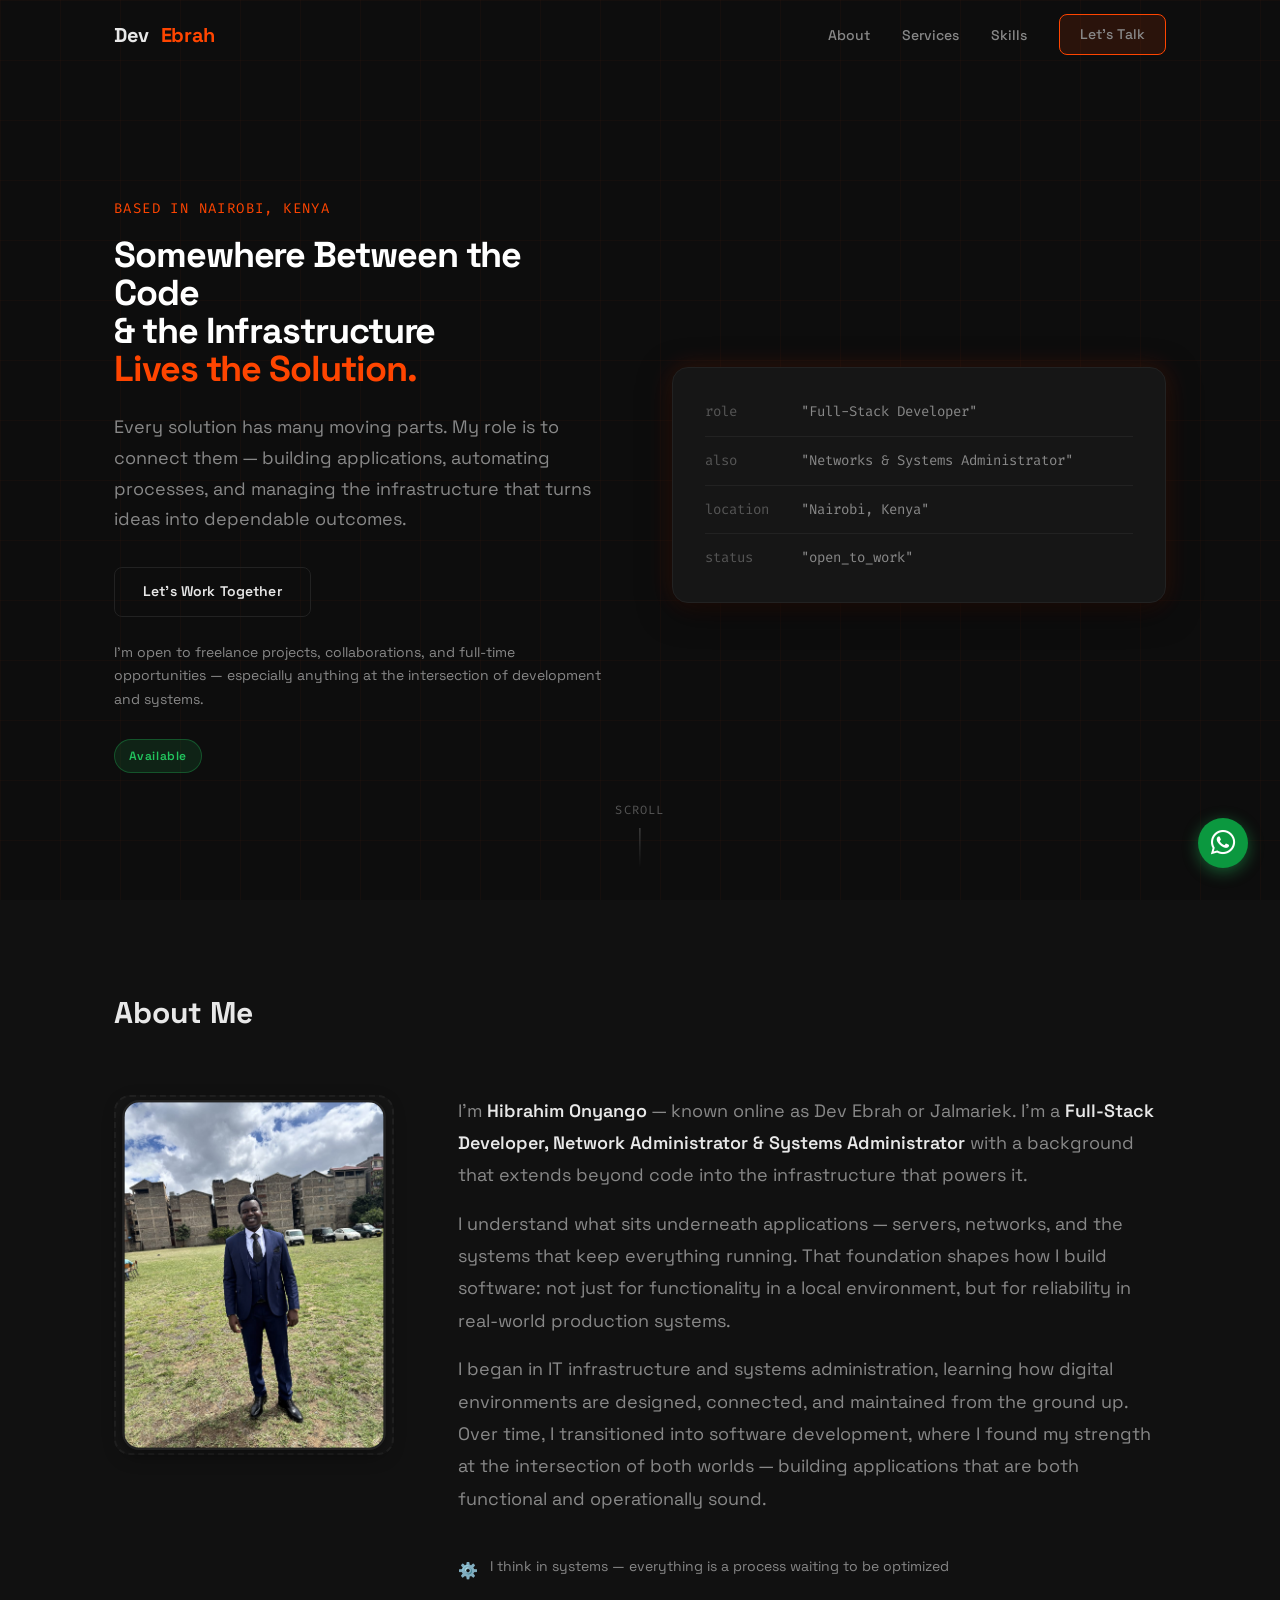
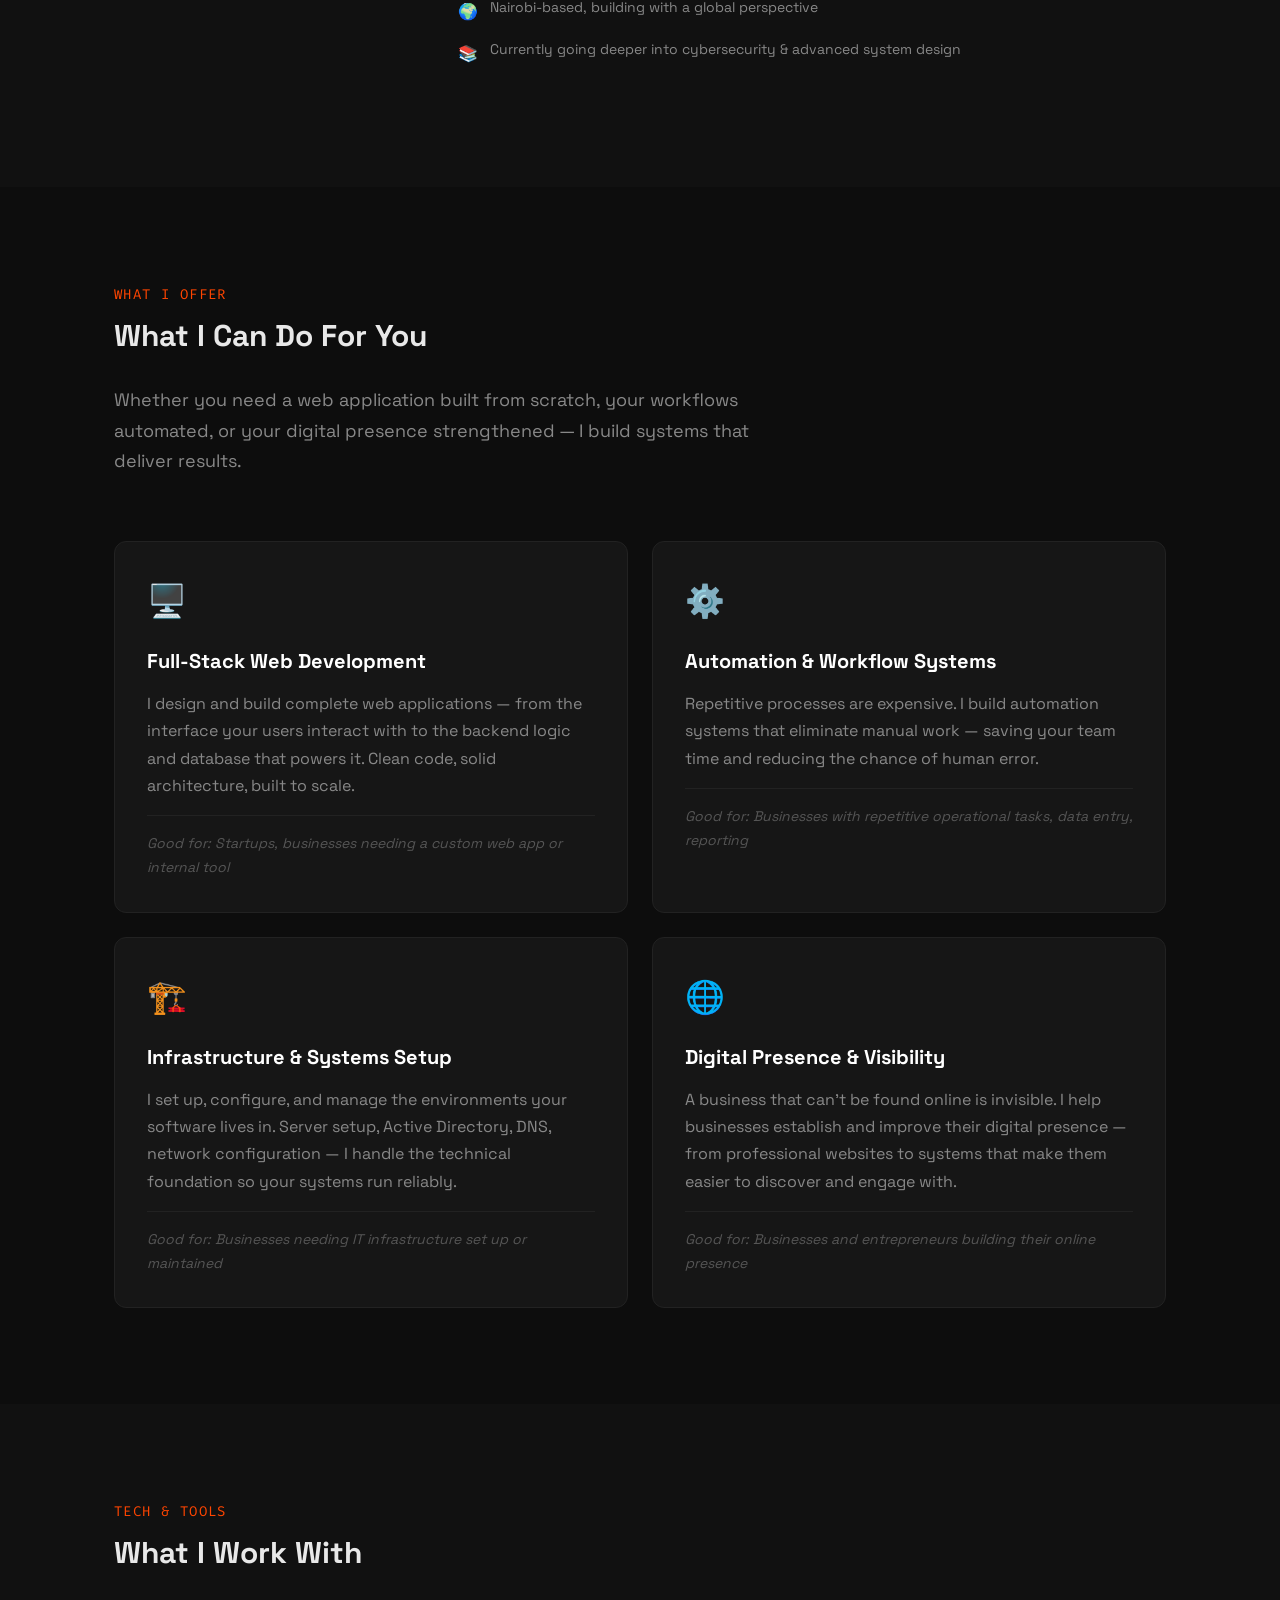
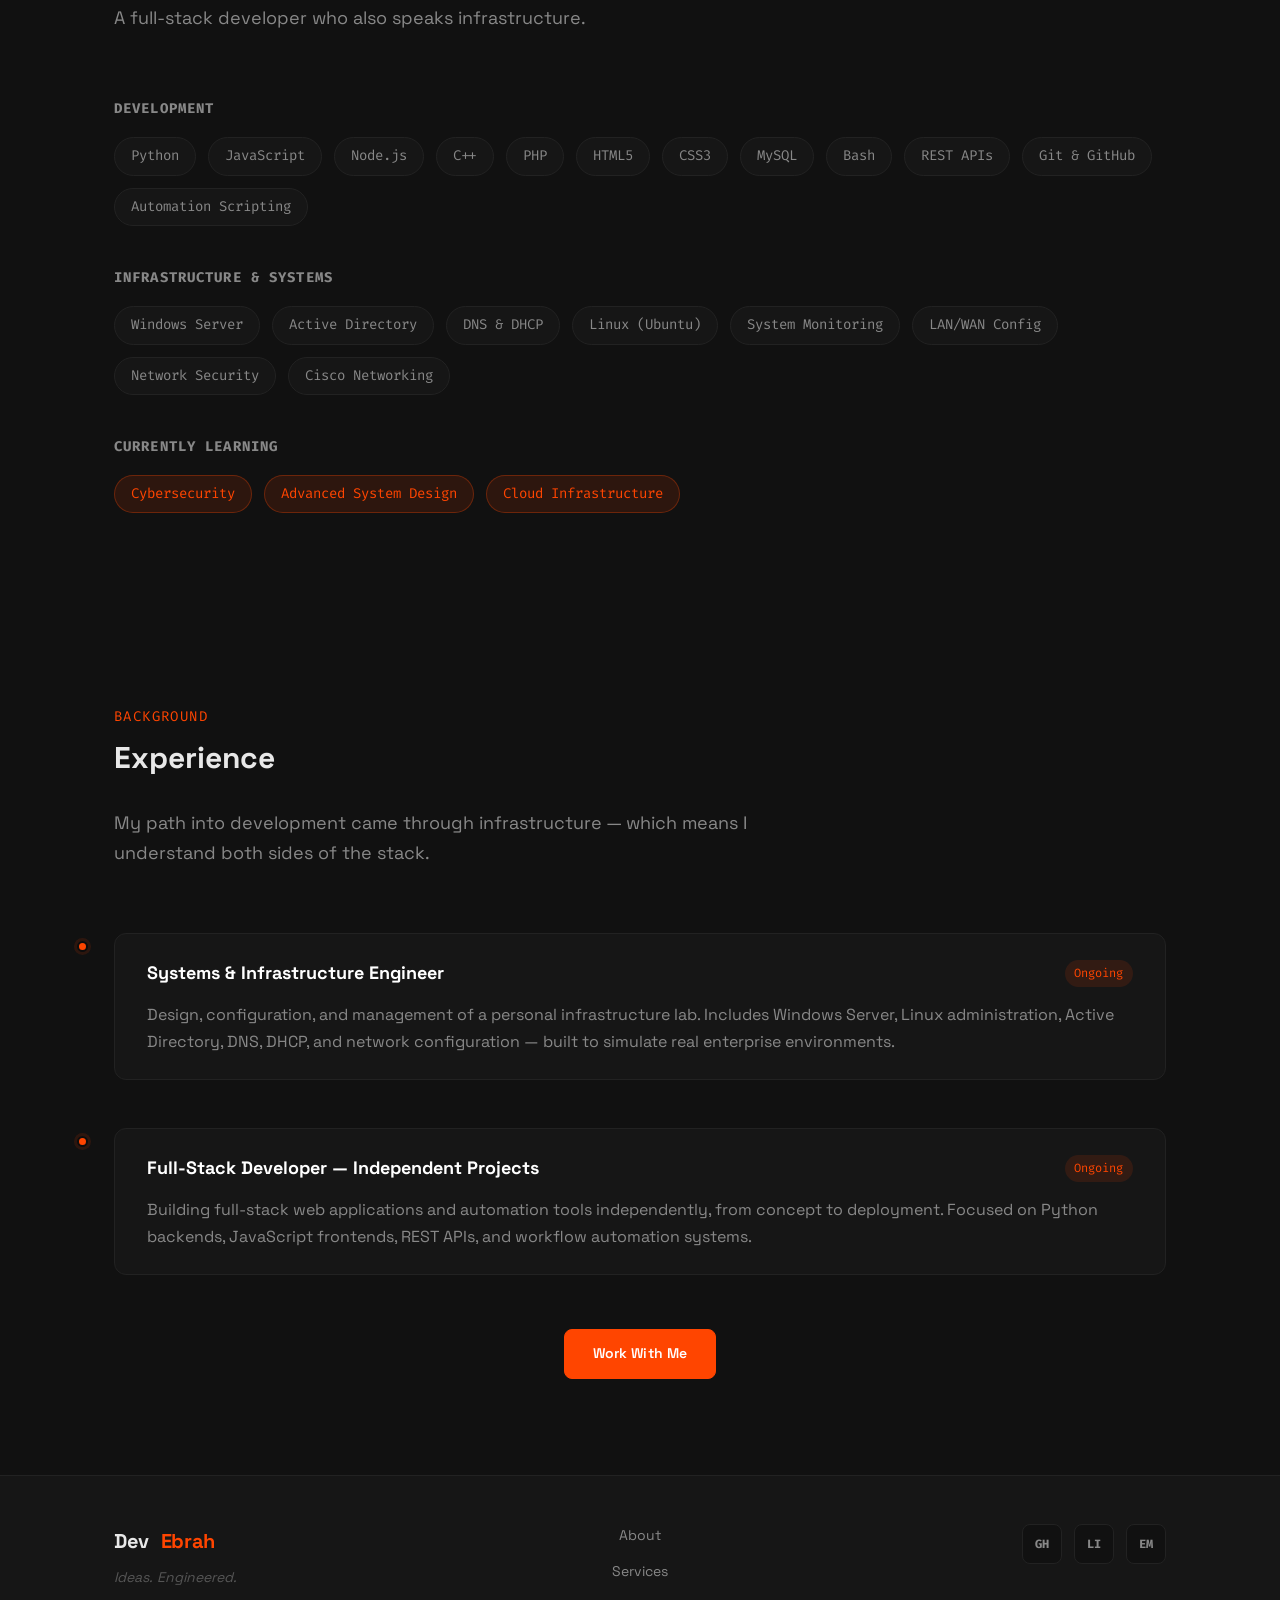
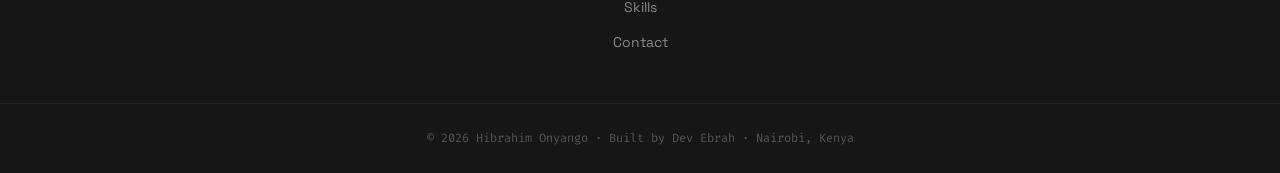
==== commit b4392780: "Added WhatsApp Floating Icon" ====
--- a/index.html
+++ b/index.html
@@ -516,6 +516,12 @@
   <!-- JS -->
   <script src="js/main.js"></script>
 
+  <!-- Floating WhatsApp Button -->
+  <a href="https://wa.me/254759483399?text=Hello%20Ebrah%2C%20I%20saw%20your%20site%20and%20I%27d%20like%20to%20discuss%20a%20project."
+    class="whatsapp-float" target="_blank" rel="noopener" aria-label="Chat on WhatsApp">
+    <i class="fa-brands fa-whatsapp"></i>
+  </a>
+
 </body>
 
 </html>
--- a/css/components.css
+++ b/css/components.css
@@ -396,4 +396,29 @@
   font-weight: 600;
   min-height: 0;
   transition: all var(--transition-base);
+}
+
+/* ---- FLOATING WHATSAPP BUTTON ---- */
+.whatsapp-float {
+  position: fixed;
+  bottom: var(--space-8);
+  right: var(--space-8);
+  z-index: 999;
+  width: 50px;
+  height: 50px;
+  background: #0b983f;
+  color: white;
+  border-radius: var(--radius-full);
+  display: flex;
+  align-items: center;
+  justify-content: center;
+  font-size: 1.75rem;
+  box-shadow: 0 4px 16px rgba(37, 211, 102, 0.4);
+  transition: all var(--transition-base);
+  animation: greenPulse 2s ease-in-out infinite;
+}
+
+.whatsapp-float:hover {
+  transform: scale(1.1);
+  box-shadow: 0 6px 24px rgba(37, 211, 102, 0.6);
 }
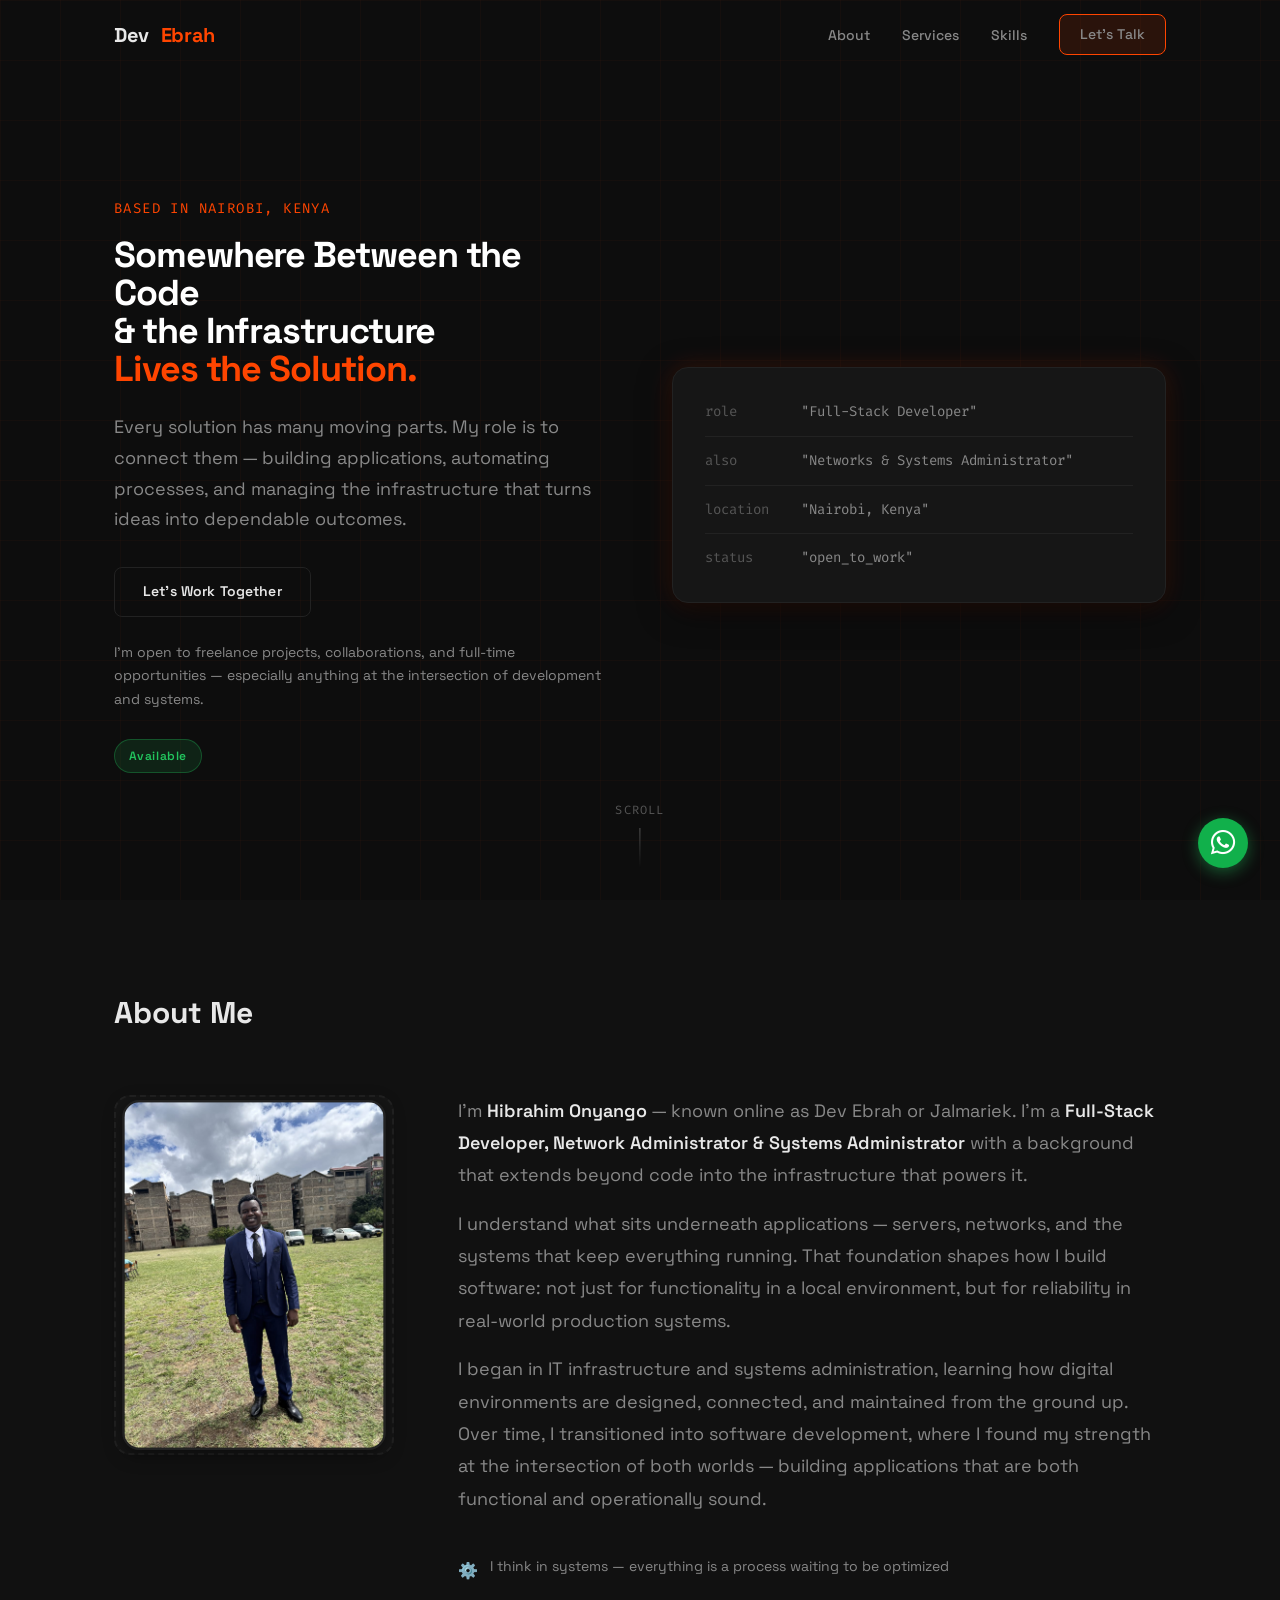
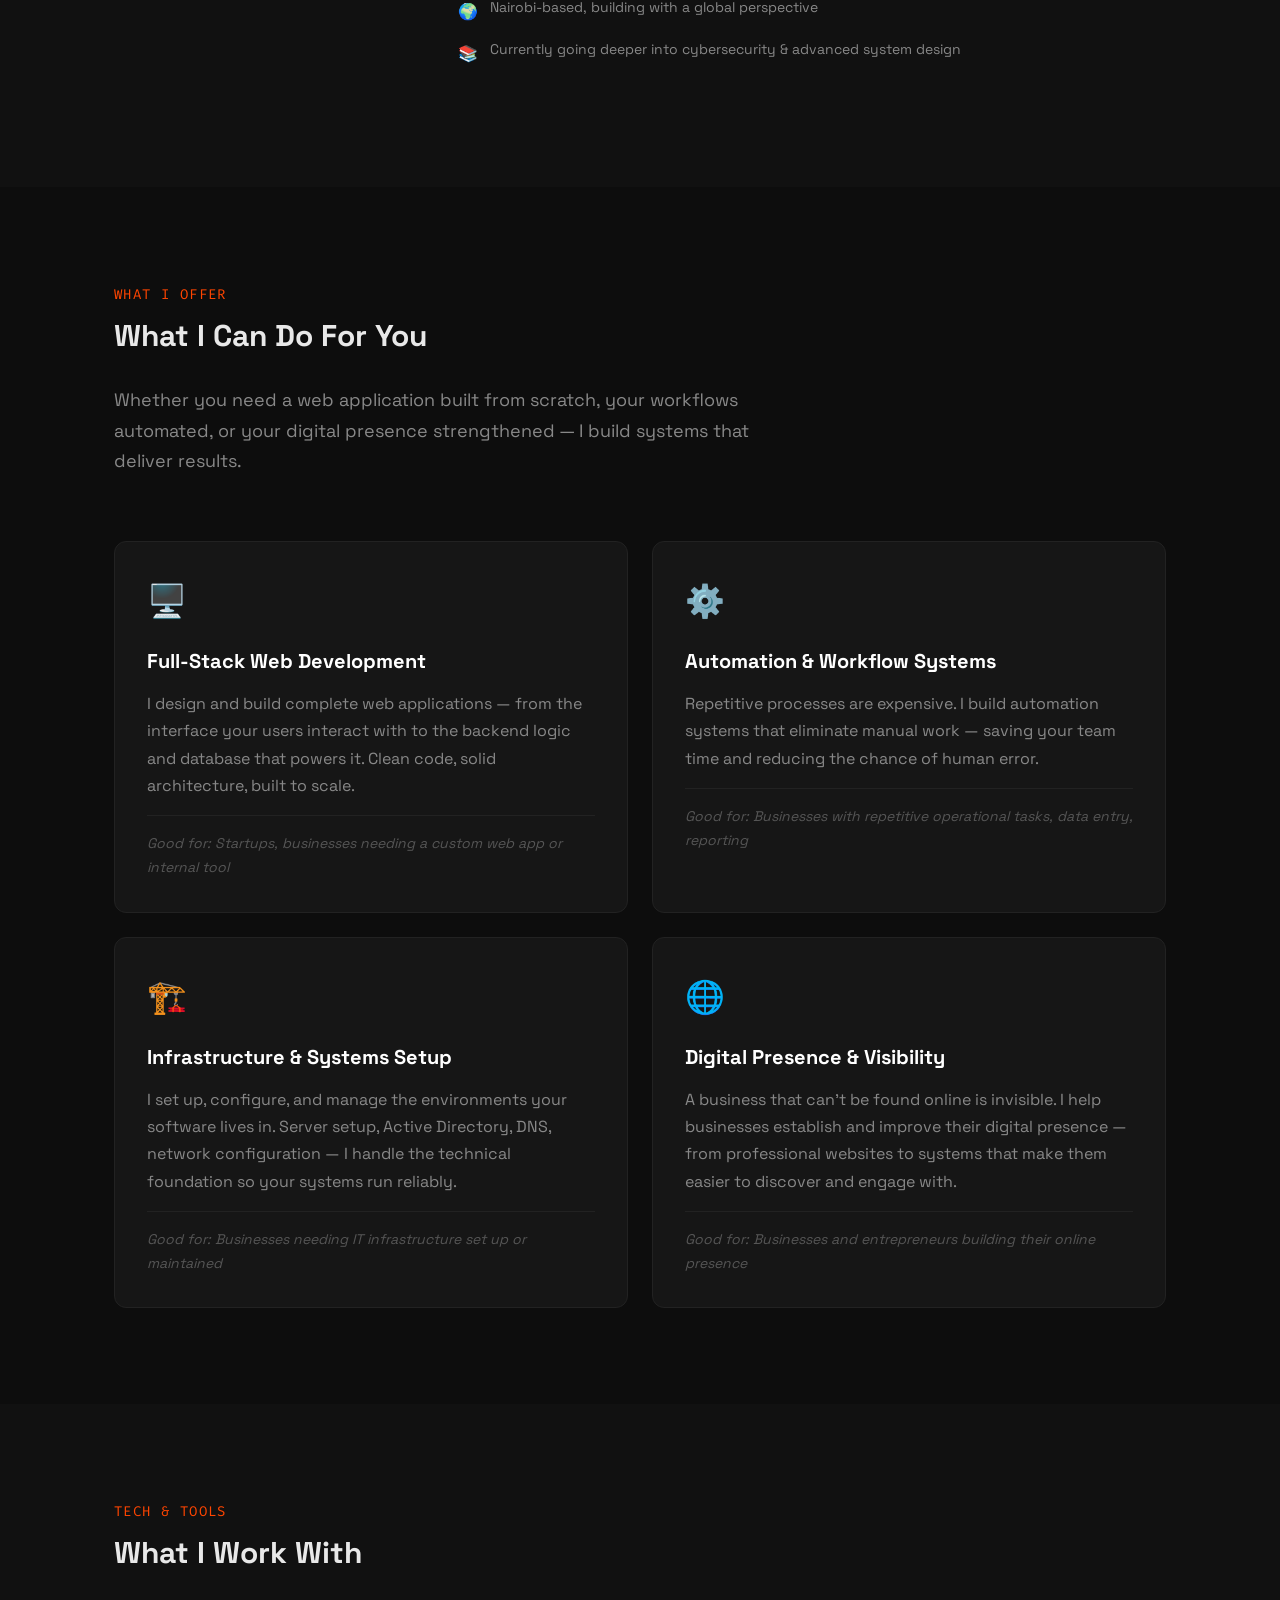
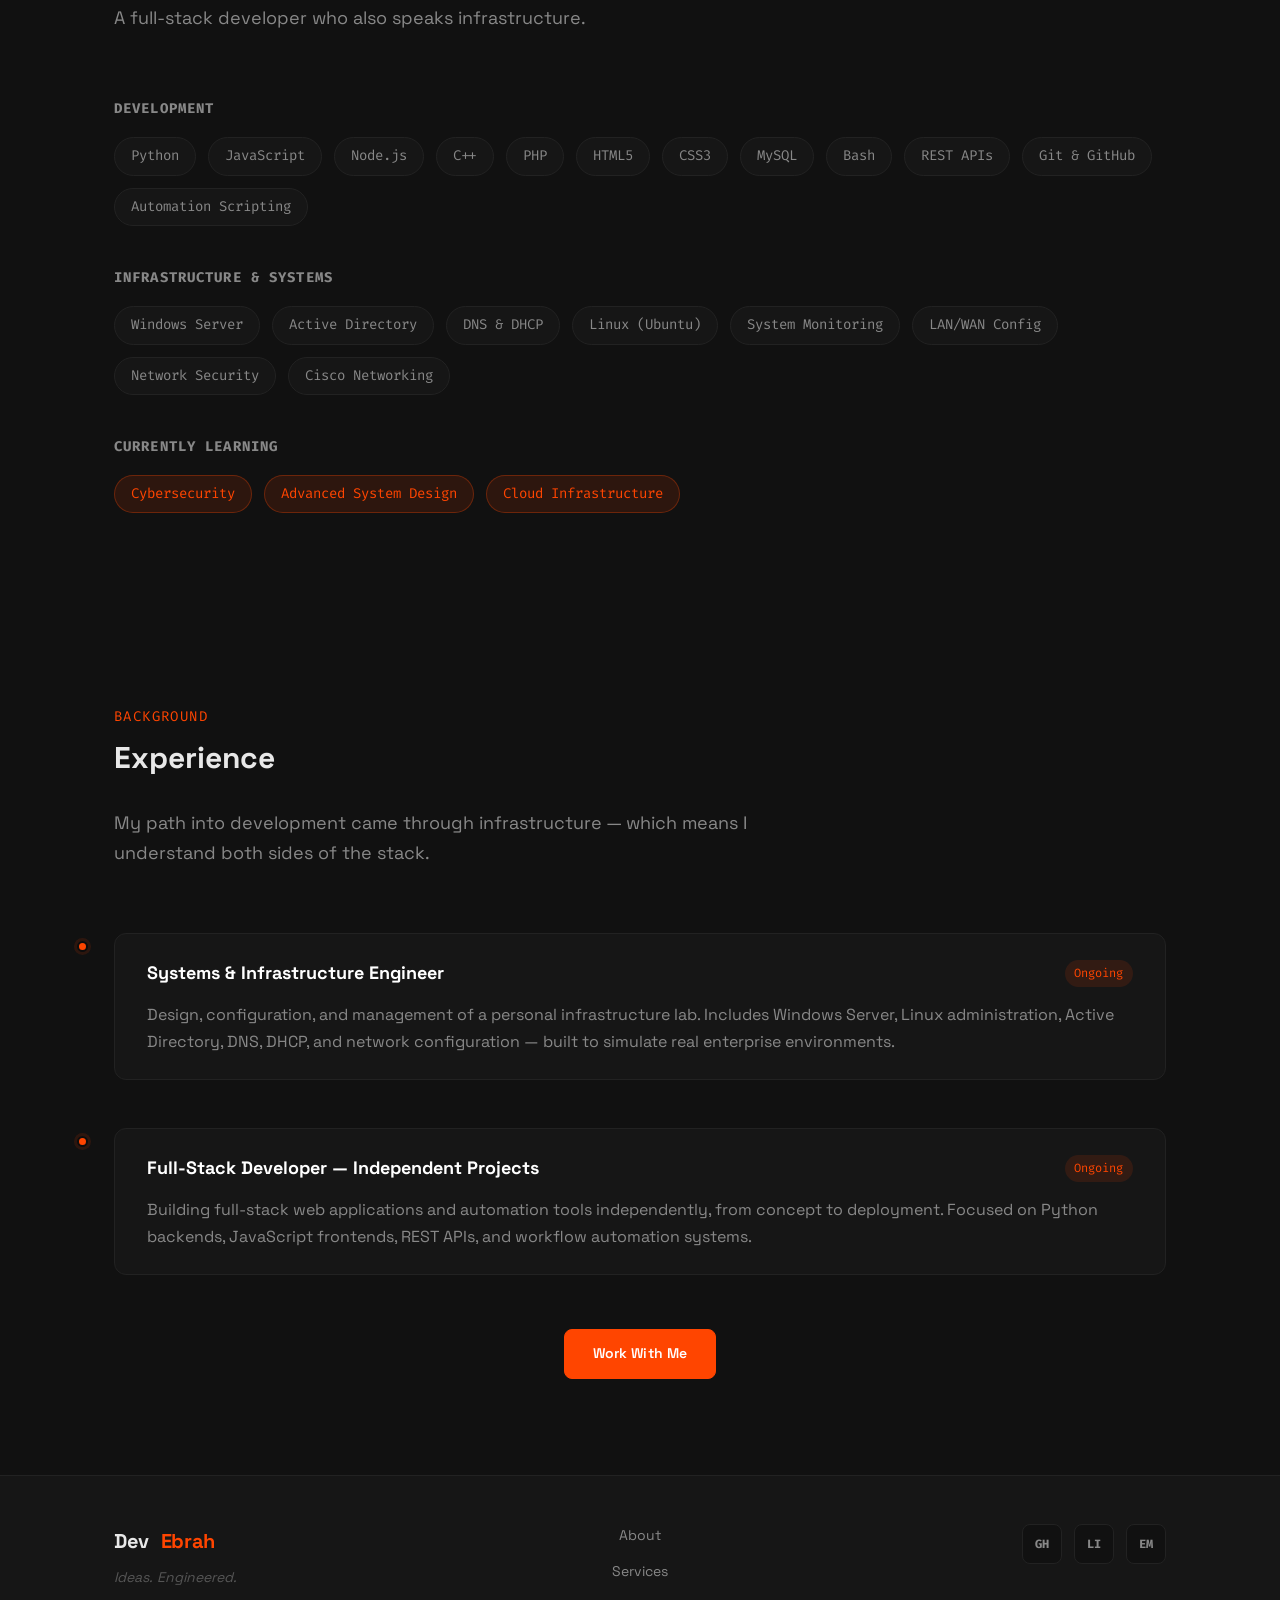
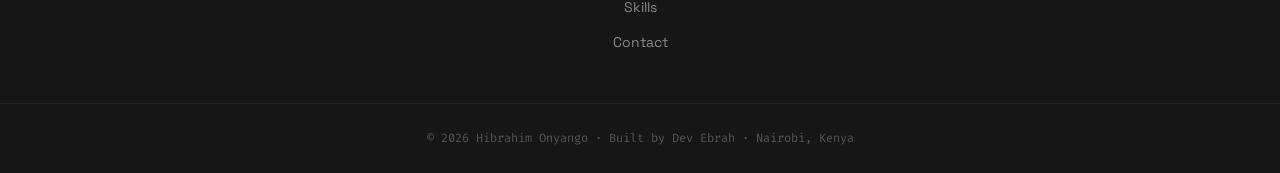
==== commit 318b8e4a: "Added Pop-up Message to the whatsApp Icon" ====
--- a/index.html
+++ b/index.html
@@ -517,10 +517,16 @@
   <script src="js/main.js"></script>
 
   <!-- Floating WhatsApp Button -->
-  <a href="https://wa.me/254759483399?text=Hello%20Ebrah%2C%20I%20saw%20your%20site%20and%20I%27d%20like%20to%20discuss%20a%20project."
-    class="whatsapp-float" target="_blank" rel="noopener" aria-label="Chat on WhatsApp">
-    <i class="fa-brands fa-whatsapp"></i>
-  </a>
+  <div class="whatsapp-wrap">
+    <div class="whatsapp-popup" id="whatsappPopup">
+      <p>Hey! 👋 Got a question, an idea, or an opportunity? Let's connect.</p>
+      <button class="whatsapp-popup__close" id="whatsappClose">✕</button>
+    </div>
+    <a href="https://wa.me/254759483399?text=Hello%20Ebrah!%20I%20came%20across%20your%20website%20and%20I%27d%20love%20to%20connect%20about%20a%20potential%20project%2Fopportunity."
+      class="whatsapp-float" target="_blank" rel="noopener" aria-label="Chat on WhatsApp">
+      <i class="fa-brands fa-whatsapp"></i>
+    </a>
+  </div>
 
 </body>
 
--- a/css/components.css
+++ b/css/components.css
@@ -399,14 +399,21 @@
 }
 
 /* ---- FLOATING WHATSAPP BUTTON ---- */
-.whatsapp-float {
+.whatsapp-wrap {
   position: fixed;
   bottom: var(--space-8);
   right: var(--space-8);
   z-index: 999;
+  display: flex;
+  flex-direction: column;
+  align-items: flex-end;
+  gap: var(--space-3);
+}
+
+.whatsapp-float {
   width: 50px;
   height: 50px;
-  background: #0b983f;
+  background: #11b04b;
   color: white;
   border-radius: var(--radius-full);
   display: flex;
@@ -416,9 +423,71 @@
   box-shadow: 0 4px 16px rgba(37, 211, 102, 0.4);
   transition: all var(--transition-base);
   animation: greenPulse 2s ease-in-out infinite;
+  flex-shrink: 0;
 }
 
 .whatsapp-float:hover {
   transform: scale(1.1);
   box-shadow: 0 6px 24px rgba(37, 211, 102, 0.6);
+}
+
+/* Popup bubble */
+.whatsapp-popup {
+  background: #ffffff;
+  border: 1px solid rgba(255, 69, 0, 0.2);
+  border-radius: var(--radius-lg);
+  padding: var(--space-4) var(--space-6);
+  max-width: 240px;
+  box-shadow: var(--shadow-lg);
+  position: relative;
+  opacity: 0;
+  transform: translateY(10px) scale(0.95);
+  transition: opacity 0.4s ease, transform 0.4s ease;
+  pointer-events: none;
+}
+
+.whatsapp-popup.visible {
+  opacity: 1;
+  transform: translateY(0) scale(1);
+  pointer-events: all;
+}
+
+/* Small arrow pointing down to the button */
+.whatsapp-popup::after {
+  content: '';
+  position: absolute;
+  bottom: -8px;
+  right: 20px;
+  width: 16px;
+  height: 16px;
+  background: #ffffff;
+  border-right: 1px solid rgba(255, 69, 0, 0.2);
+  border-bottom: 1px solid rgba(255, 69, 0, 0.2);
+  transform: rotate(45deg);
+}
+
+.whatsapp-popup p {
+  font-size: var(--text-sm);
+  color: #111111;
+  line-height: 1.5;
+  margin: 0;
+  padding-right: var(--space-4);
+}
+
+.whatsapp-popup__close {
+  position: absolute;
+  top: var(--space-2);
+  right: var(--space-2);
+  font-size: var(--text-xs);
+  color: #888888;
+  background: none;
+  border: none;
+  cursor: pointer;
+  padding: var(--space-1);
+  line-height: 1;
+  transition: color var(--transition-fast);
+}
+
+.whatsapp-popup__close:hover {
+  color: var(--color-accent);
 }
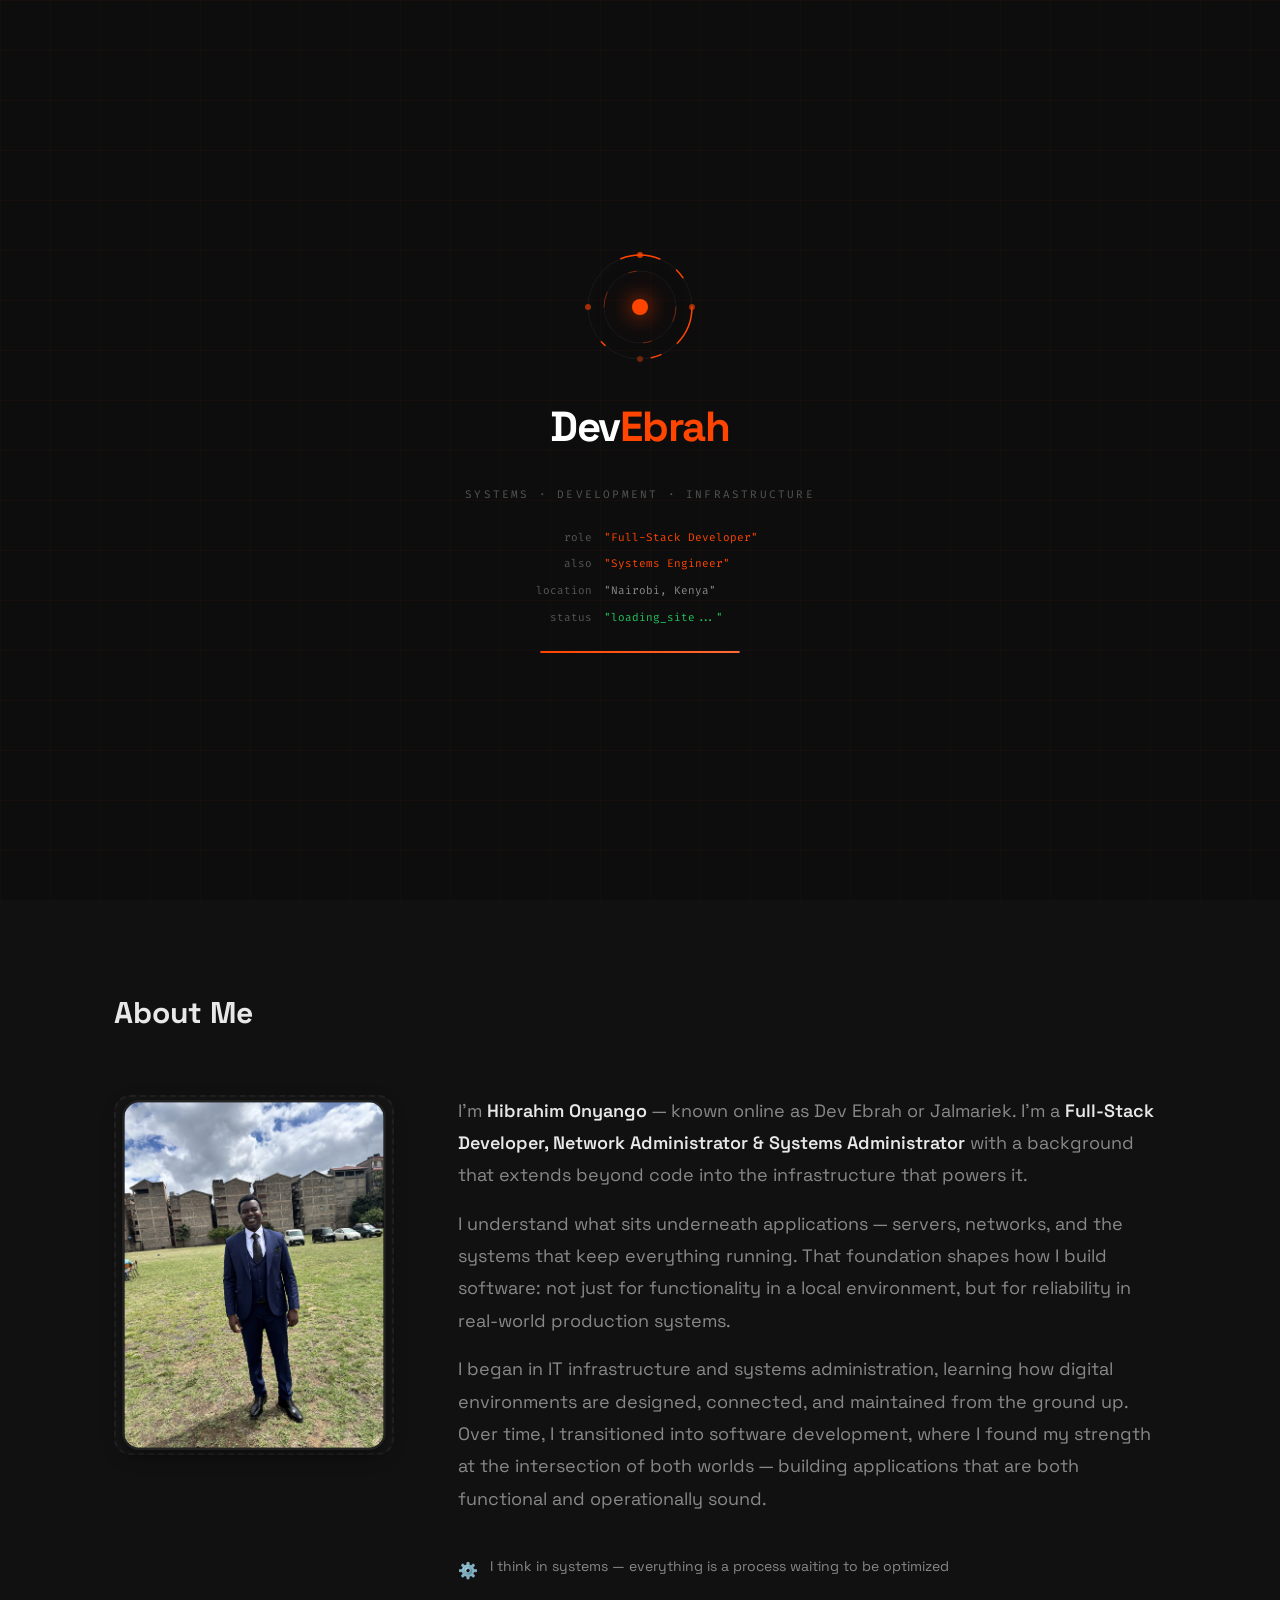
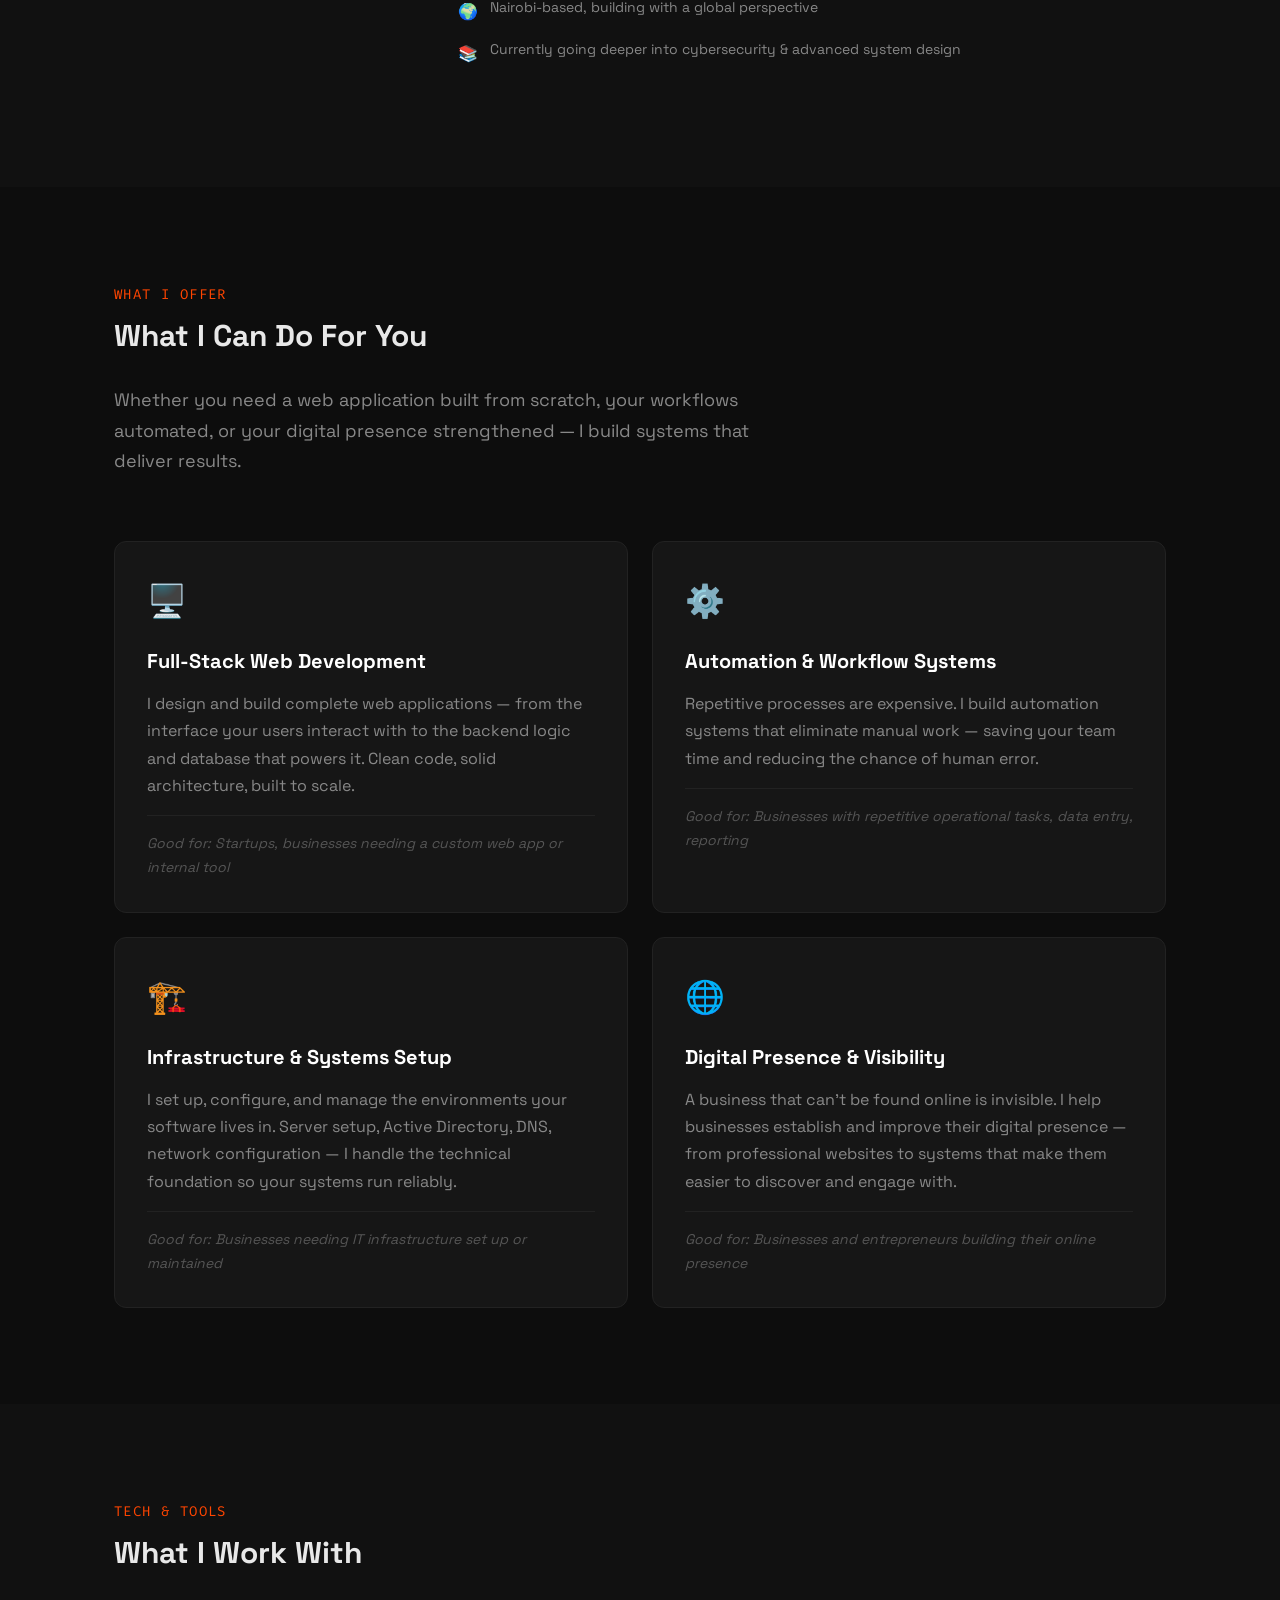
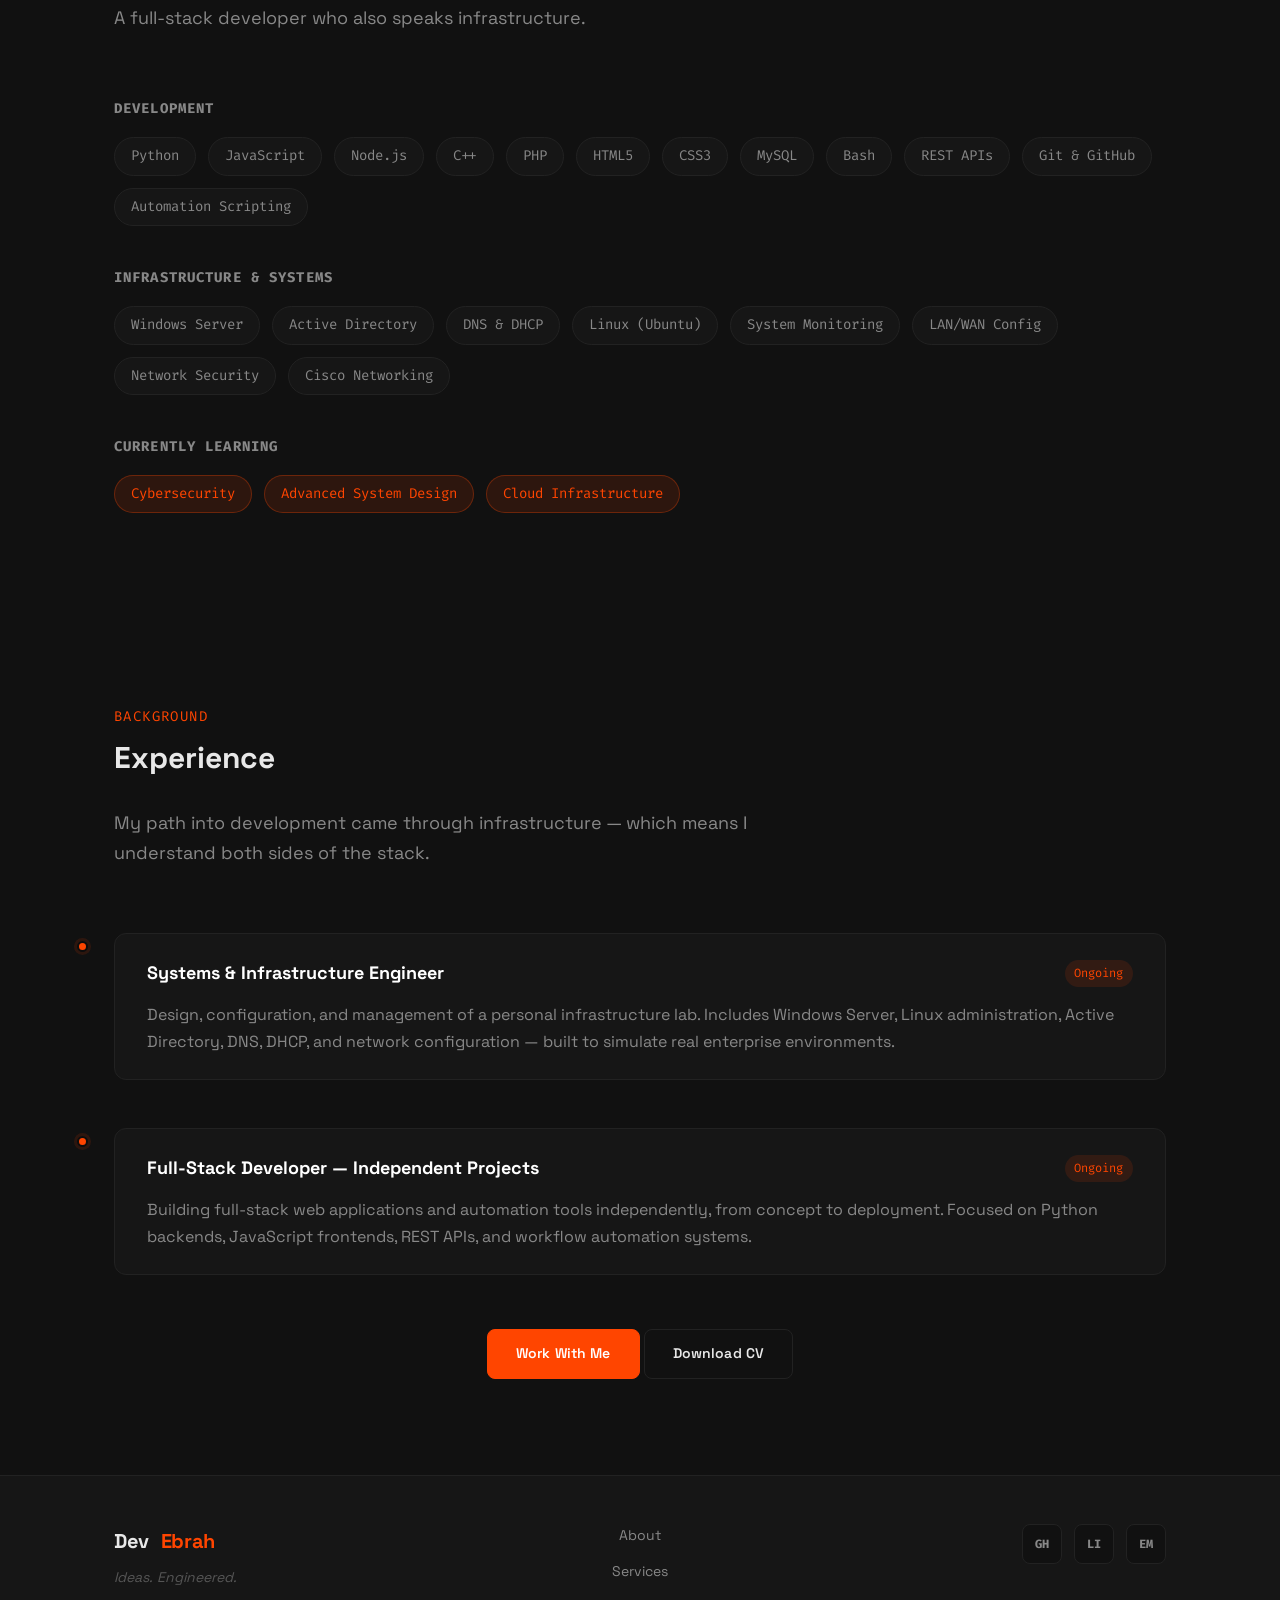
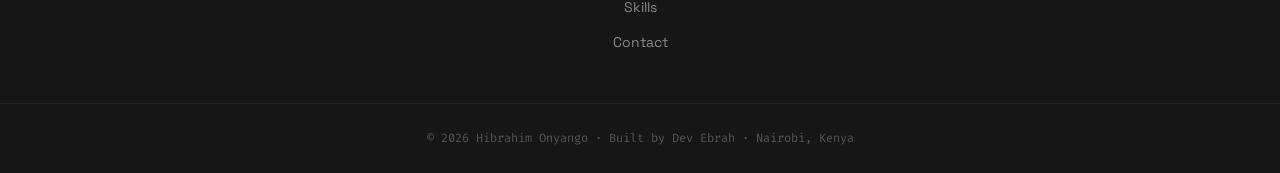
==== commit c1eac817: "Added a loading Page" ====
--- a/index.html
+++ b/index.html
@@ -54,6 +54,70 @@
 </head>
 
 <body>
+  <!-- ========== PAGE LOADER ========== -->
+  <div class="loader" id="pageLoader">
+    <div class="loader__grid"></div>
+
+    <!-- Particles -->
+    <div class="loader__particle" style="width:3px;height:3px;left:20%;bottom:10%;--dur:3s;--delay:0.5s"></div>
+    <div class="loader__particle" style="width:2px;height:2px;left:35%;bottom:5%;--dur:4s;--delay:1s"></div>
+    <div class="loader__particle" style="width:4px;height:4px;left:60%;bottom:15%;--dur:3.5s;--delay:0.2s"></div>
+    <div class="loader__particle" style="width:2px;height:2px;left:75%;bottom:8%;--dur:2.8s;--delay:1.5s"></div>
+    <div class="loader__particle" style="width:3px;height:3px;left:85%;bottom:20%;--dur:4.2s;--delay:0.8s"></div>
+    <div class="loader__particle" style="width:2px;height:2px;left:10%;bottom:25%;--dur:3.8s;--delay:0.3s"></div>
+
+    <div class="loader__content">
+
+      <!-- Rings -->
+      <div class="loader__ring-wrap">
+        <svg class="loader__ring-outer" viewBox="0 0 120 120">
+          <circle cx="60" cy="60" r="52" fill="none" stroke="#1a1a1a" stroke-width="1" />
+          <circle cx="60" cy="60" r="52" fill="none" stroke="#FF4500" stroke-width="1.5"
+            stroke-dasharray="40 20 10 50 5 100" stroke-linecap="round" />
+          <circle cx="60" cy="8" r="3" fill="#FF4500" opacity="0.8" />
+          <circle cx="112" cy="60" r="3" fill="#FF4500" opacity="0.6" />
+          <circle cx="60" cy="112" r="3" fill="#FF4500" opacity="0.4" />
+          <circle cx="8" cy="60" r="3" fill="#FF4500" opacity="0.6" />
+        </svg>
+        <svg class="loader__ring-inner" viewBox="0 0 120 120">
+          <circle cx="60" cy="60" r="36" fill="none" stroke="#1a1a1a" stroke-width="1" />
+          <circle cx="60" cy="60" r="36" fill="none" stroke="rgba(255,69,0,0.4)" stroke-width="1"
+            stroke-dasharray="15 30 8 60" stroke-linecap="round" />
+        </svg>
+        <div class="loader__dot"></div>
+      </div>
+
+      <!-- Logo -->
+      <div class="loader__logo">Dev<span>Ebrah</span></div>
+      <p class="loader__tagline">Systems · Development · Infrastructure</p>
+
+      <!-- Code lines -->
+      <div class="loader__code">
+        <div class="loader__code-line">
+          <span class="loader__label">role</span>
+          <span class="loader__value orange">"Full-Stack Developer"</span>
+        </div>
+        <div class="loader__code-line">
+          <span class="loader__label">also</span>
+          <span class="loader__value orange">"Systems Engineer"</span>
+        </div>
+        <div class="loader__code-line">
+          <span class="loader__label">location</span>
+          <span class="loader__value">"Nairobi, Kenya"</span>
+        </div>
+        <div class="loader__code-line">
+          <span class="loader__label">status</span>
+          <span class="loader__value green">"loading_site..."</span>
+        </div>
+      </div>
+
+      <!-- Progress bar -->
+      <div class="loader__progress-wrap">
+        <div class="loader__progress-bar"></div>
+      </div>
+
+    </div>
+  </div>
 
   <!-- ========== NAVIGATION ========== -->
   <nav class="nav" id="nav">
@@ -454,6 +518,8 @@
       <a href="Contact.html" class="btn btn--primary" style="display: inline-block;">
         Work With Me
       </a>
+      <a href="assets/DevEbrah-CV.pdf" download class="btn btn--outline">Download CV</a>
+
     </div>
   </section>
 
--- a/css/components.css
+++ b/css/components.css
@@ -490,4 +490,260 @@
 
 .whatsapp-popup__close:hover {
   color: var(--color-accent);
+}
+
+/* ---- PAGE LOADER ---- */
+.loader {
+  position: fixed;
+  inset: 0;
+  z-index: 9999;
+  background: #0d0d0d;
+  display: flex;
+  align-items: center;
+  justify-content: center;
+  overflow: hidden;
+  transition: opacity 0.6s ease, visibility 0.6s ease;
+}
+
+.loader.hidden {
+  opacity: 0;
+  visibility: hidden;
+  pointer-events: none;
+}
+
+.loader__grid {
+  position: absolute;
+  inset: 0;
+  background-image:
+    linear-gradient(rgba(255, 69, 0, 0.04) 1px, transparent 1px),
+    linear-gradient(90deg, rgba(255, 69, 0, 0.04) 1px, transparent 1px);
+  background-size: 50px 50px;
+  animation: gridFade 3s ease-in-out infinite alternate;
+}
+
+@keyframes gridFade {
+  from {
+    opacity: 0.4;
+  }
+
+  to {
+    opacity: 1;
+  }
+}
+
+.loader__content {
+  position: relative;
+  z-index: 2;
+  display: flex;
+  flex-direction: column;
+  align-items: center;
+  gap: 24px;
+}
+
+/* Ring */
+.loader__ring-wrap {
+  position: relative;
+  width: 120px;
+  height: 120px;
+  animation: loaderFadeIn 0.6s ease 0.1s both;
+}
+
+.loader__ring-outer {
+  width: 120px;
+  height: 120px;
+  animation: rotateSlow 4s linear infinite;
+}
+
+.loader__ring-inner {
+  width: 120px;
+  height: 120px;
+  position: absolute;
+  top: 0;
+  left: 0;
+  animation: rotateReverse 3s linear infinite;
+}
+
+@keyframes rotateSlow {
+  to {
+    transform: rotate(360deg);
+  }
+}
+
+@keyframes rotateReverse {
+  to {
+    transform: rotate(-360deg);
+  }
+}
+
+.loader__dot {
+  position: absolute;
+  top: 50%;
+  left: 50%;
+  transform: translate(-50%, -50%);
+  width: 16px;
+  height: 16px;
+  border-radius: 50%;
+  background: var(--color-accent);
+  box-shadow: 0 0 20px rgba(255, 69, 0, 0.8), 0 0 40px rgba(255, 69, 0, 0.4);
+  animation: dotPulse 1.5s ease-in-out infinite;
+}
+
+@keyframes dotPulse {
+
+  0%,
+  100% {
+    transform: translate(-50%, -50%) scale(1);
+    box-shadow: 0 0 20px rgba(255, 69, 0, 0.8), 0 0 40px rgba(255, 69, 0, 0.4);
+  }
+
+  50% {
+    transform: translate(-50%, -50%) scale(1.3);
+    box-shadow: 0 0 30px rgba(255, 69, 0, 1), 0 0 60px rgba(255, 69, 0, 0.6);
+  }
+}
+
+/* Logo */
+.loader__logo {
+  font-family: var(--font-display);
+  font-size: 42px;
+  font-weight: 700;
+  color: var(--color-white);
+  letter-spacing: -0.03em;
+  animation: loaderFadeIn 0.8s ease 0.3s both;
+}
+
+.loader__logo span {
+  color: var(--color-accent);
+}
+
+.loader__tagline {
+  font-family: var(--font-mono);
+  font-size: 11px;
+  color: #555;
+  letter-spacing: 0.2em;
+  text-transform: uppercase;
+  animation: loaderFadeIn 0.8s ease 0.6s both;
+}
+
+/* Code lines */
+.loader__code {
+  display: flex;
+  flex-direction: column;
+  gap: 8px;
+}
+
+.loader__code-line {
+  display: flex;
+  align-items: center;
+  gap: 12px;
+  font-family: var(--font-mono);
+  font-size: 11px;
+}
+
+.loader__label {
+  color: #555;
+  min-width: 70px;
+  text-align: right;
+}
+
+.loader__value {
+  color: #888;
+}
+
+.loader__value.orange {
+  color: var(--color-accent);
+}
+
+.loader__value.green {
+  color: var(--color-green);
+}
+
+.loader__code-line:nth-child(1) {
+  animation: lineSlideIn 0.4s ease 1.1s both;
+}
+
+.loader__code-line:nth-child(2) {
+  animation: lineSlideIn 0.4s ease 1.3s both;
+}
+
+.loader__code-line:nth-child(3) {
+  animation: lineSlideIn 0.4s ease 1.5s both;
+}
+
+.loader__code-line:nth-child(4) {
+  animation: lineSlideIn 0.4s ease 1.7s both;
+}
+
+@keyframes lineSlideIn {
+  from {
+    opacity: 0;
+    transform: translateX(-10px);
+  }
+
+  to {
+    opacity: 1;
+    transform: translateX(0);
+  }
+}
+
+/* Progress bar */
+.loader__progress-wrap {
+  width: 200px;
+  height: 2px;
+  background: #1a1a1a;
+  border-radius: 99px;
+  overflow: hidden;
+  animation: loaderFadeIn 0.5s ease 1.2s both;
+}
+
+.loader__progress-bar {
+  height: 100%;
+  width: 0%;
+  background: linear-gradient(to right, var(--color-accent), var(--color-accent-hover));
+  border-radius: 99px;
+  box-shadow: 0 0 8px rgba(255, 69, 0, 0.6);
+  animation: fillProgress 2s ease 1.4s forwards;
+}
+
+@keyframes fillProgress {
+  to {
+    width: 100%;
+  }
+}
+
+/* Particles */
+.loader__particle {
+  position: absolute;
+  border-radius: 50%;
+  background: var(--color-accent);
+  opacity: 0;
+  animation: floatParticle var(--dur) ease var(--delay) infinite;
+}
+
+@keyframes floatParticle {
+  0% {
+    opacity: 0;
+    transform: translateY(0) scale(0);
+  }
+
+  20% {
+    opacity: 0.6;
+  }
+
+  100% {
+    opacity: 0;
+    transform: translateY(-200px) scale(1);
+  }
+}
+
+@keyframes loaderFadeIn {
+  from {
+    opacity: 0;
+    transform: translateY(16px);
+  }
+
+  to {
+    opacity: 1;
+    transform: translateY(0);
+  }
 }
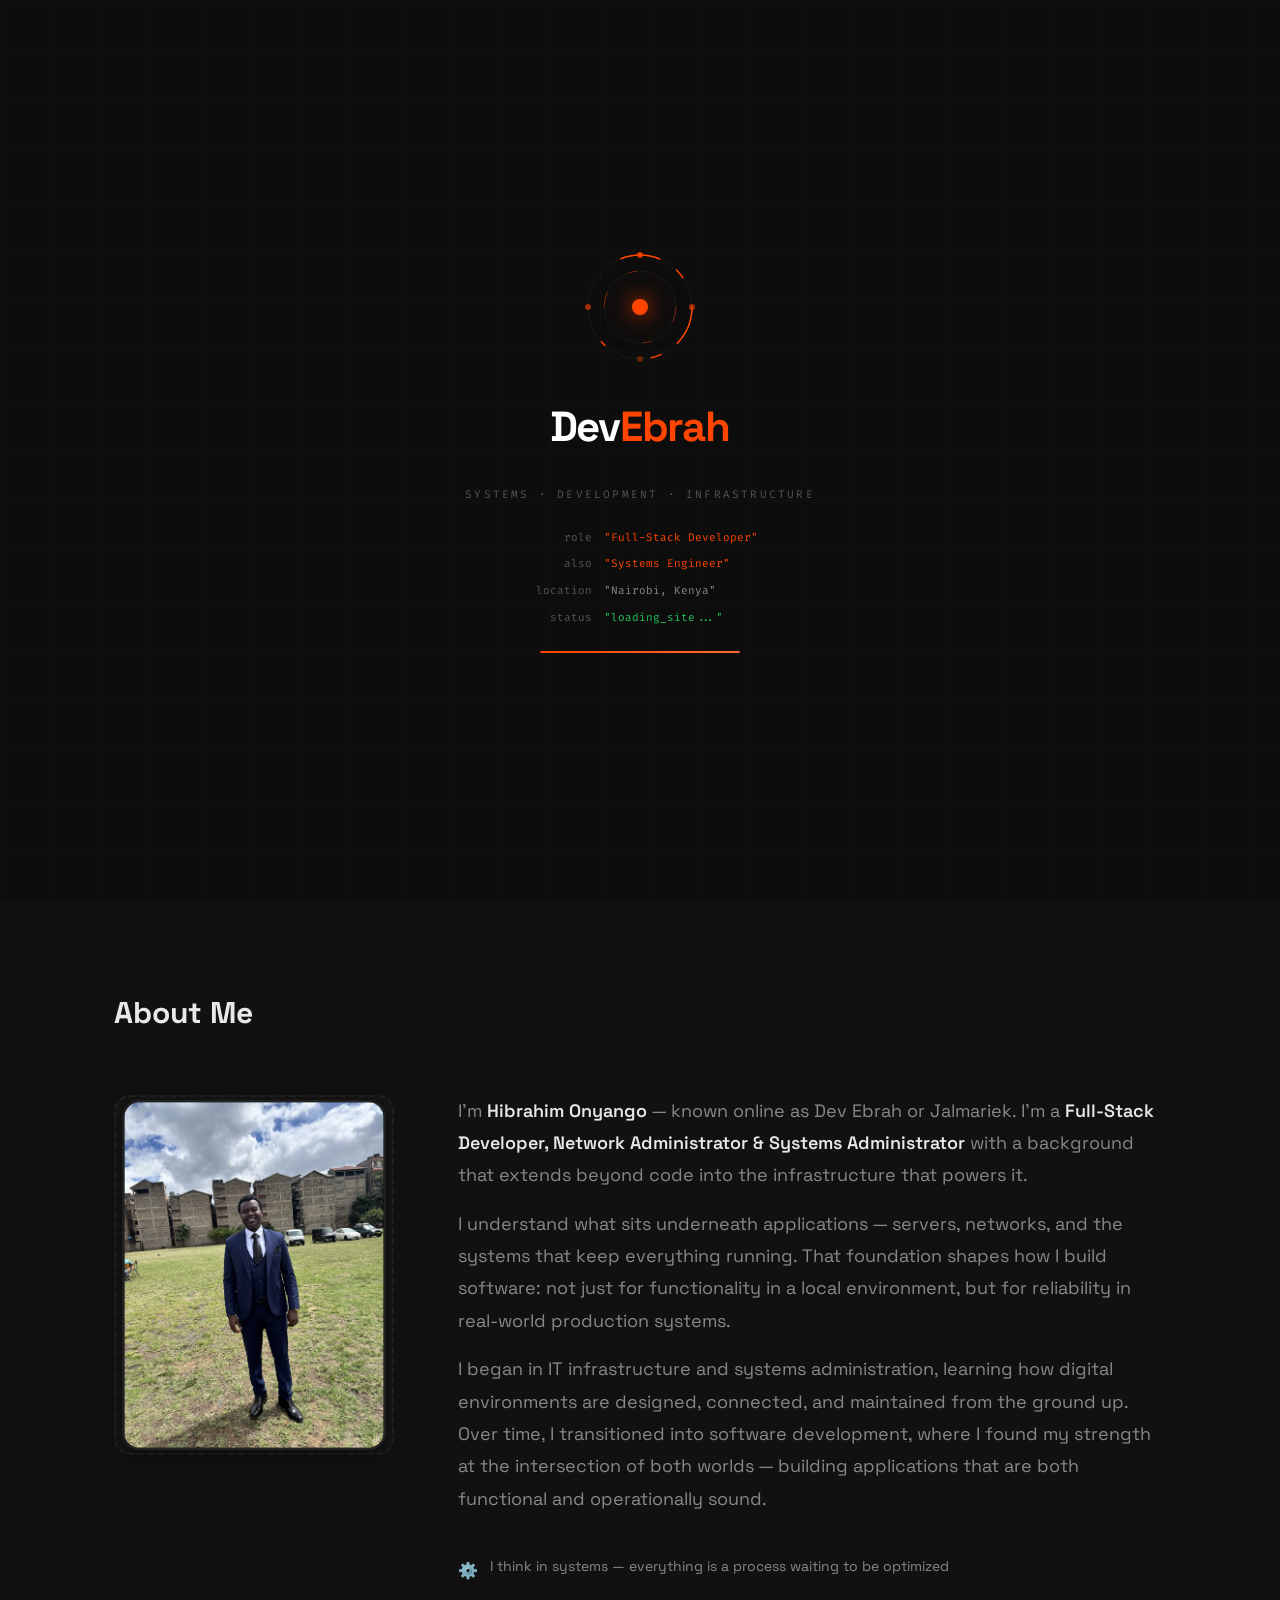
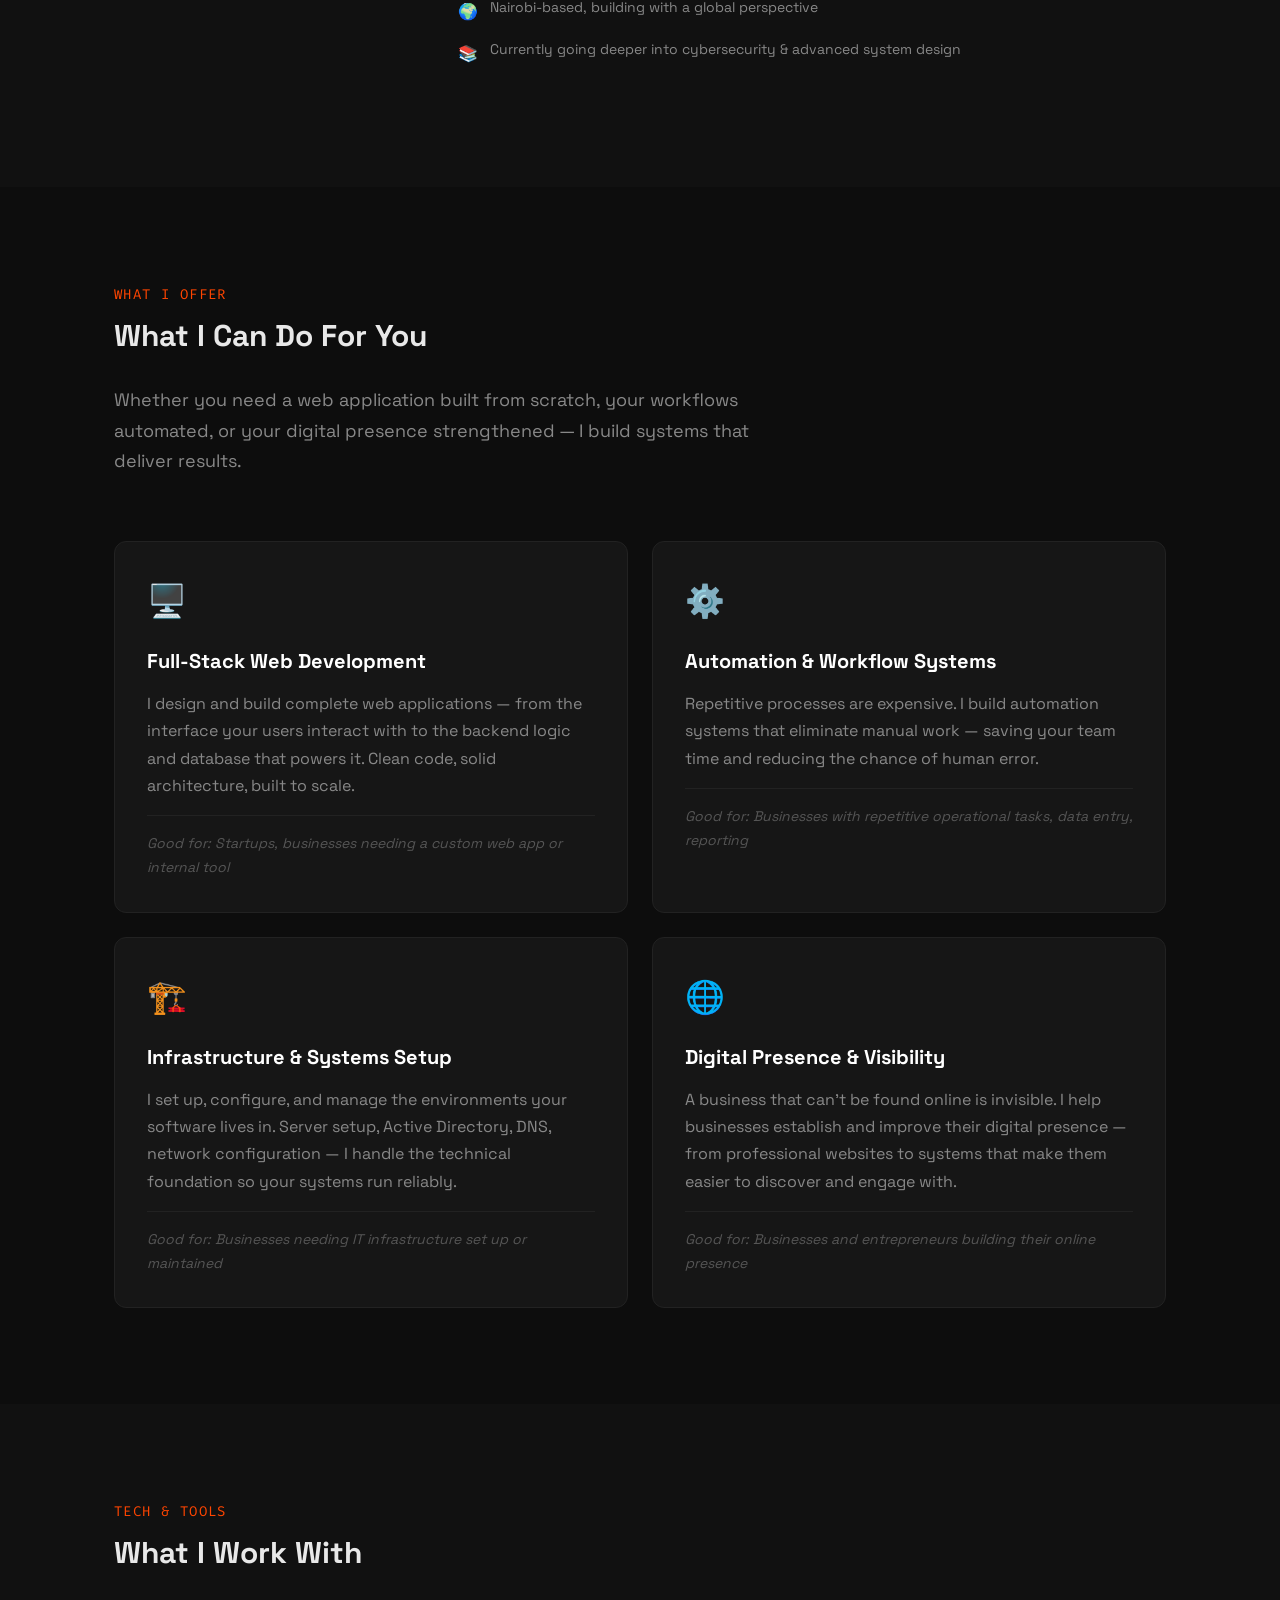
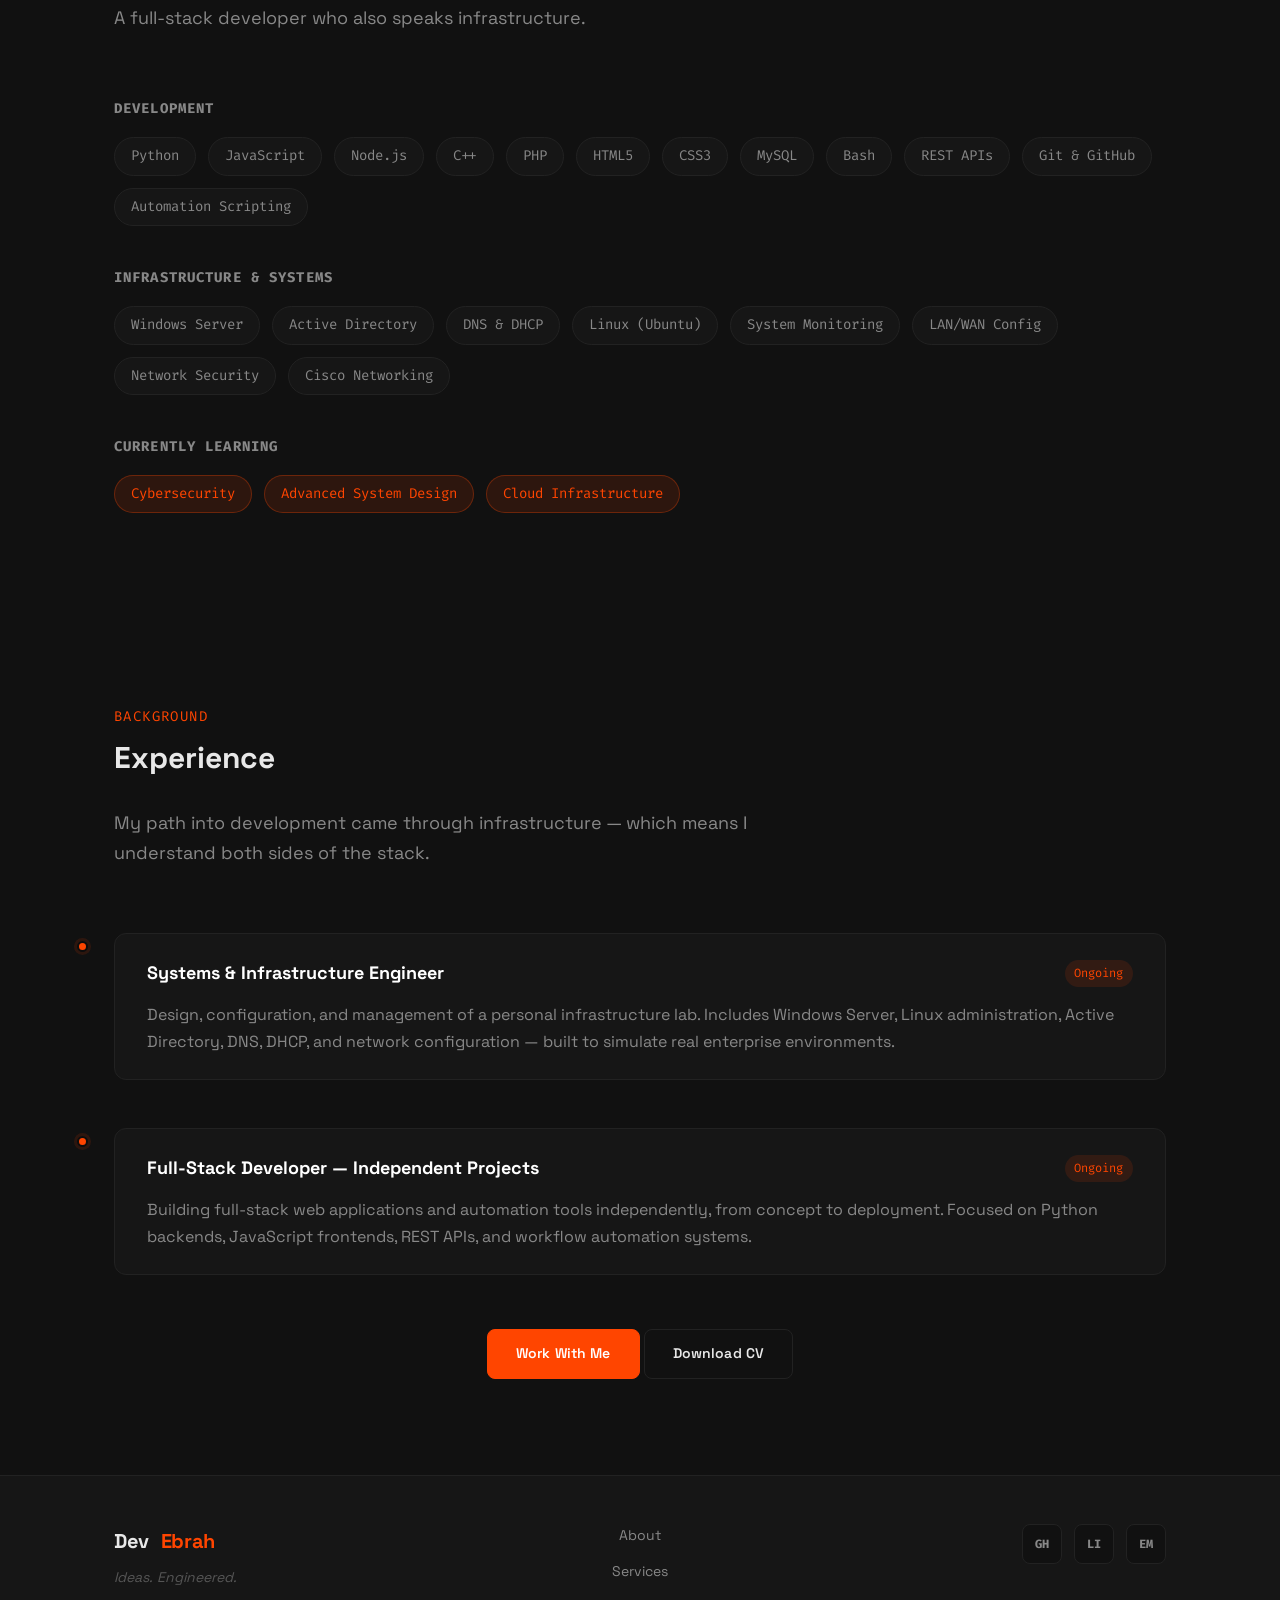
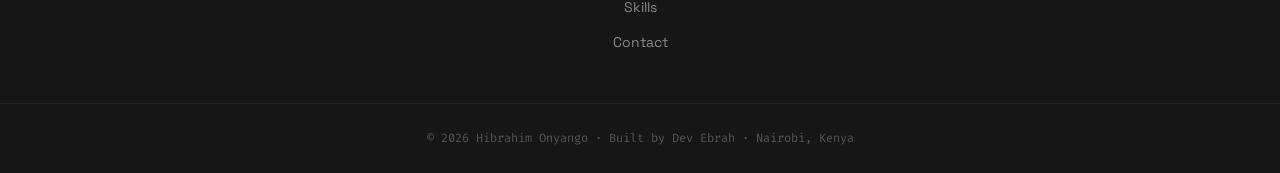
==== commit 829896c9: "Added My cv to the site" ====
--- a/index.html
+++ b/index.html
@@ -518,7 +518,7 @@
       <a href="Contact.html" class="btn btn--primary" style="display: inline-block;">
         Work With Me
       </a>
-      <a href="assets/DevEbrah-CV.pdf" download class="btn btn--outline">Download CV</a>
+      <a href="assets/Hibrahim_Onyango_(DevEbrah)-CV.pdf" download class="btn btn--outline">Download CV</a>
 
     </div>
   </section>
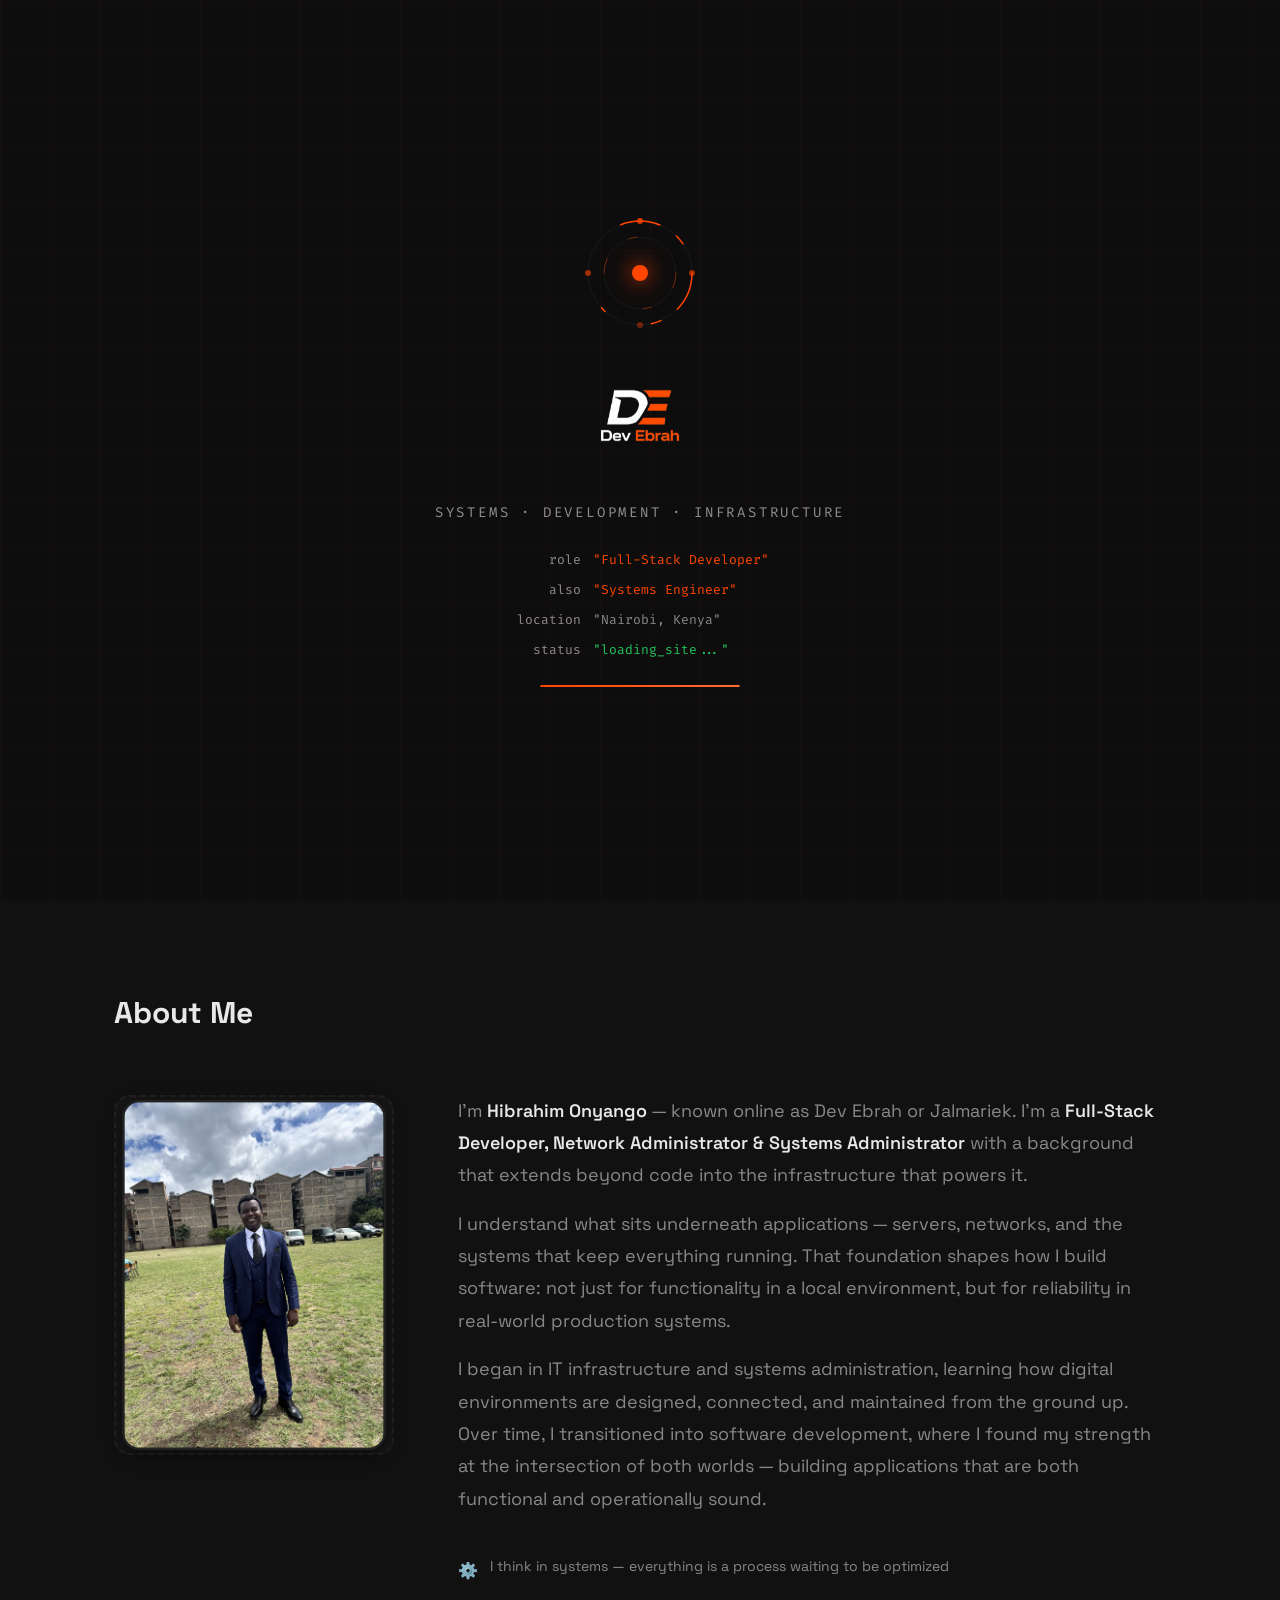
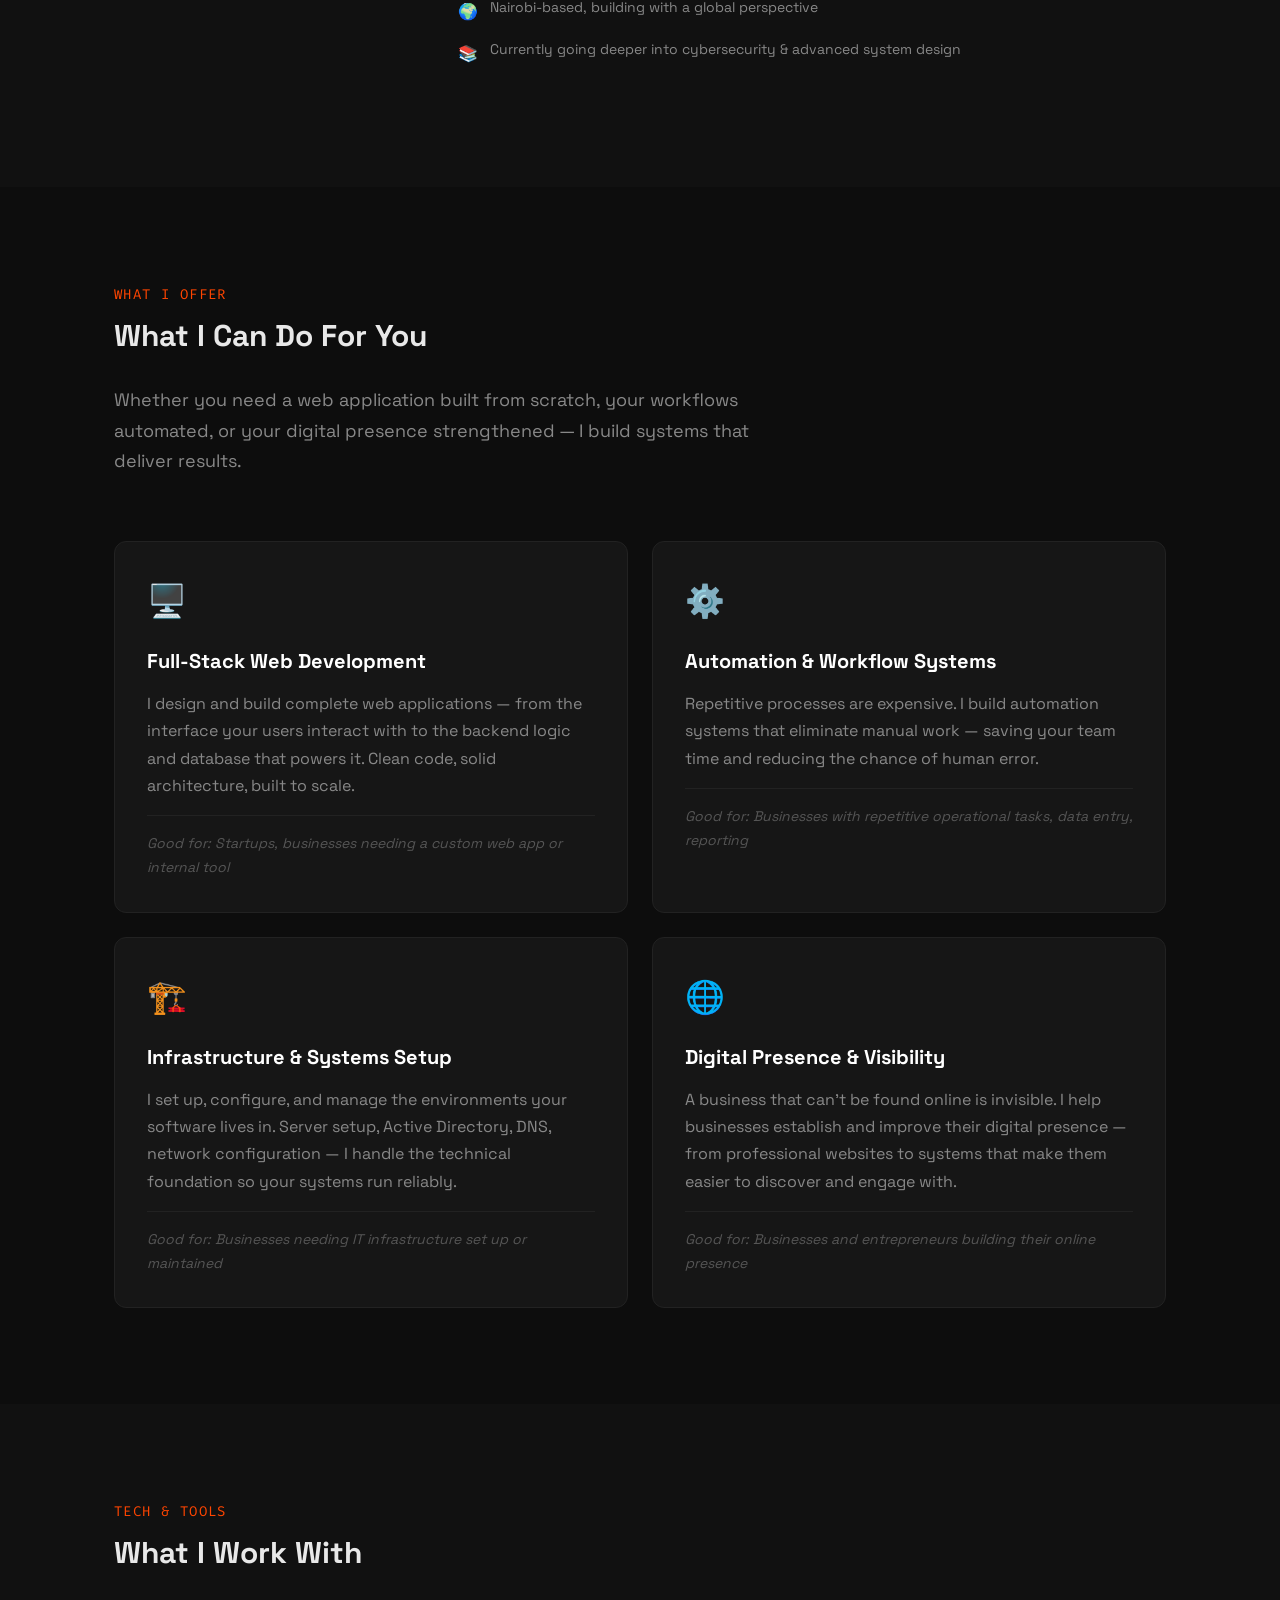
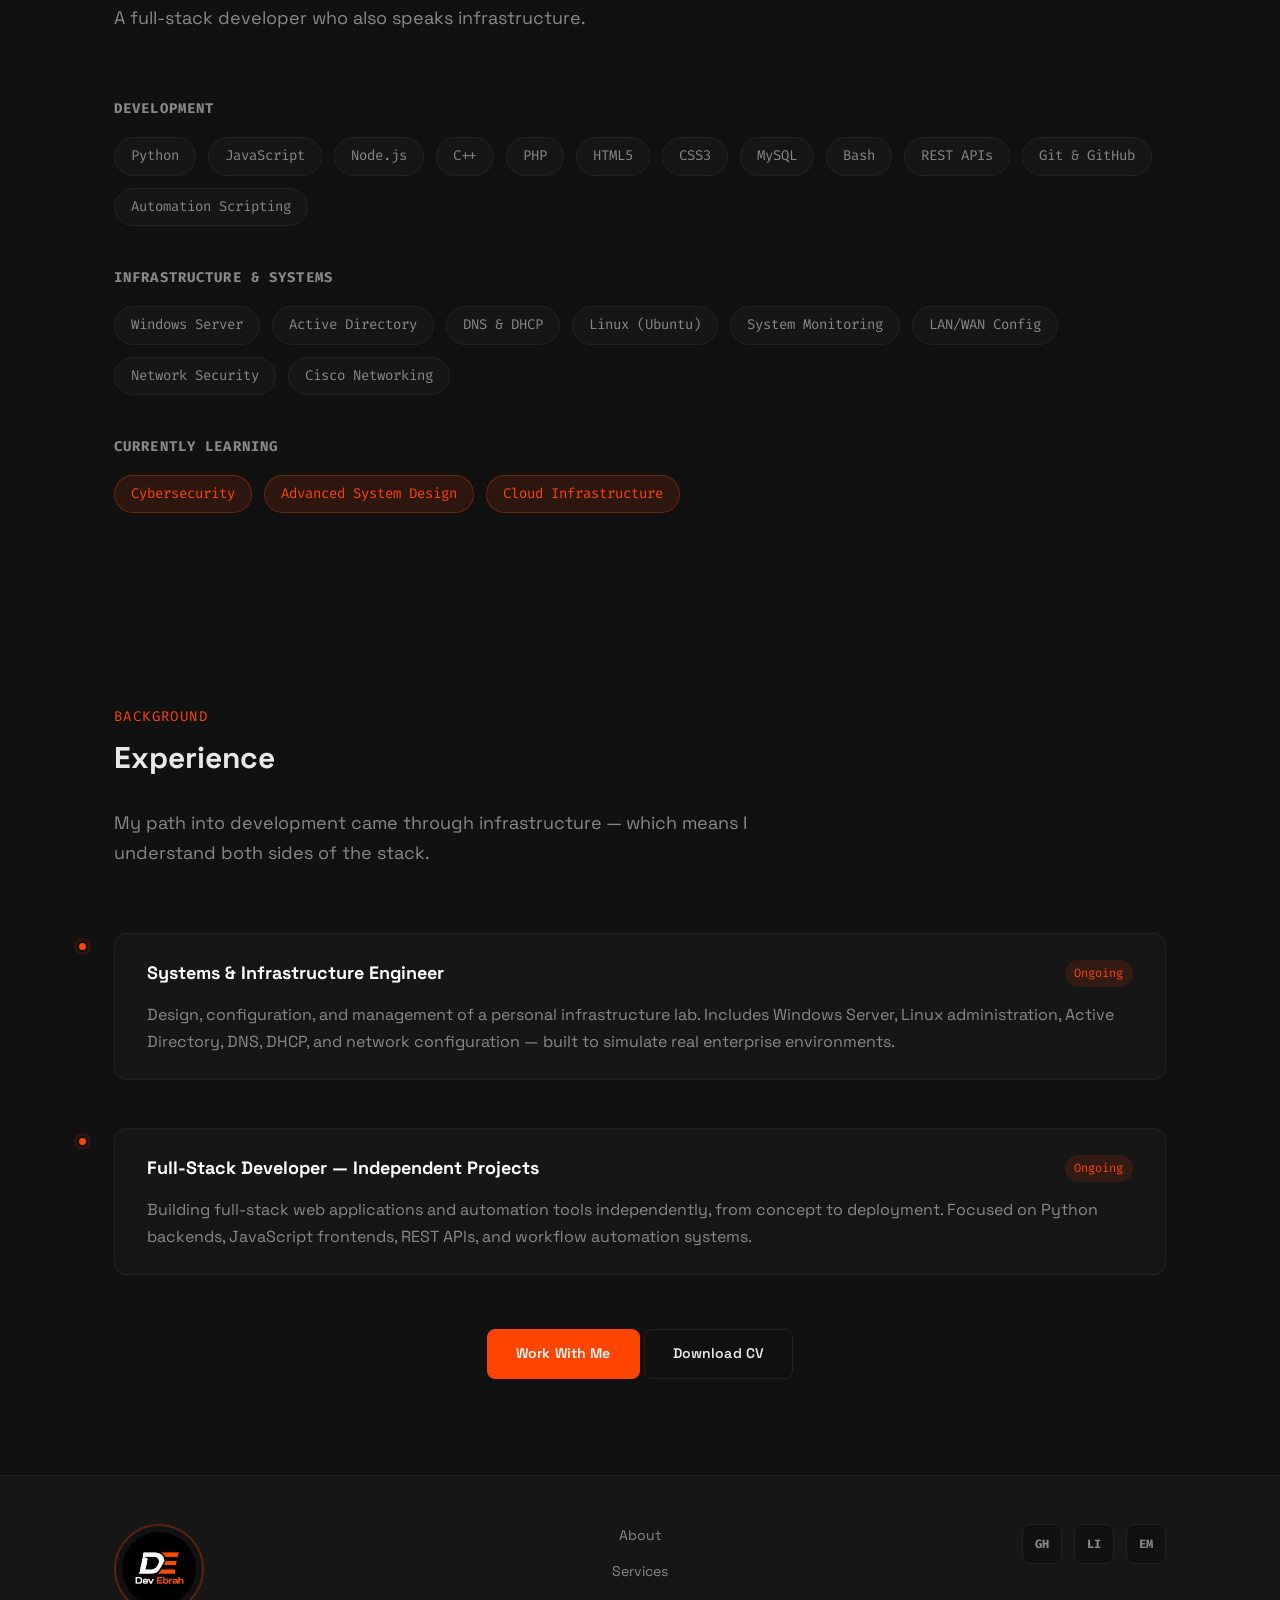
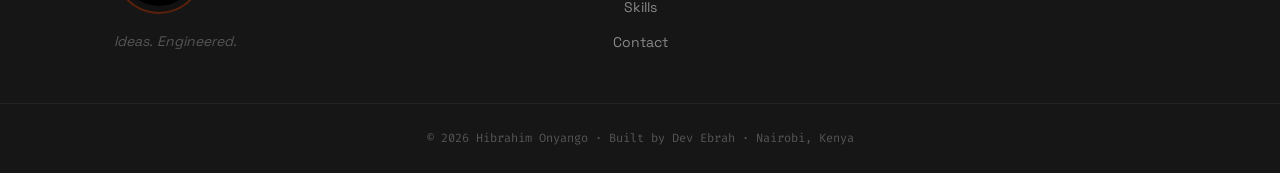
==== commit 8e0d8a0c: "Added my logo" ====
--- a/index.html
+++ b/index.html
@@ -30,9 +30,9 @@
 
   <title>Dev Ebrah | Full-Stack Developer, Network & Systems Administrator</title>
 
-  <!-- Favicon — replace with your actual logo file -->
-  <!-- <link rel="icon" type="image/png" href="assets/logo.png" />
-  <link rel="apple-touch-icon" href="assets/logo.png" /> -->
+  <!-- Favicon -->
+  <link rel="icon" type="image/png" href="assets/logo-1.png" />
+  <link rel="apple-touch-icon" href="assets/logo-1.png" />
 
   <!-- Google Fonts -->
   <link rel="preconnect" href="https://fonts.googleapis.com" />
@@ -88,7 +88,7 @@
       </div>
 
       <!-- Logo -->
-      <div class="loader__logo">Dev<span>Ebrah</span></div>
+      <img src="assets/logo-1.png" alt="Dev Ebrah" class="loader__logo-img" />
       <p class="loader__tagline">Systems · Development · Infrastructure</p>
 
       <!-- Code lines -->
@@ -122,11 +122,8 @@
   <!-- ========== NAVIGATION ========== -->
   <nav class="nav" id="nav">
     <div class="nav__inner container">
-      <a href="#hero" class="nav__logo">
-        <!-- Logo image — remove the text below if you want image only -->
-        <!-- <img src="assets/logo.png" alt="Dev Ebrah Logo" class="nav__logo-img" /> -->
-        <!-- Text logo — remove this if you want image only -->
-        Dev<span class="accent">Ebrah</span>
+      <a href="index.html" class="nav__logo">
+        <img src="assets/logo-1.png" alt="Dev Ebrah Logo" class="nav__logo-img" />
       </a>
       <ul class="nav__links">
         <li><a href="#about">About</a></li>
@@ -528,13 +525,10 @@
     <div class="container footer__inner">
 
       <div class="footer__left">
-        <!-- Logo image — replace src with your actual logo file path -->
-        <!-- <a href="#hero" class="footer__logo-link">
+        <a href="index.html" class="footer__logo-link">
           <img src="assets/logo.png" alt="Dev Ebrah Logo" class="footer__logo-img" />
-        </a> -->
-        <!-- Keep the text logo as fallback or remove it if you prefer image only -->
-        <a href="#hero" class="nav__logo">Dev<span class="accent">Ebrah</span></a>
-        <p class="footer__tagline" style="text-align: left;">
+        </a>
+        <p class="footer__tagline">
           Ideas. Engineered.
         </p>
       </div>
@@ -594,6 +588,14 @@
     </a>
   </div>
 
+  <!-- Back to Top Button -->
+  <button class="back-to-top" id="backToTop" aria-label="Back to top">
+    <svg width="18" height="18" viewBox="0 0 24 24" fill="none" stroke="currentColor" stroke-width="2.5"
+      stroke-linecap="round" stroke-linejoin="round">
+      <polyline points="18 15 12 9 6 15"></polyline>
+    </svg>
+  </button>
+
 </body>
 
 </html>
--- a/css/layout.css
+++ b/css/layout.css
@@ -87,12 +87,11 @@
 .nav__logo {
   display: flex;
   align-items: center;
-  gap: var(--space-3);
 }
 
 .nav__logo-img {
-  width: 36px;      /* adjust to fit your logo */
-  height: 36px;
+  height: 100px;
+  width: auto;
   object-fit: contain;
   transition: opacity var(--transition-fast);
 }
@@ -109,13 +108,37 @@
 
 .nav__links a {
   font-size: var(--text-sm);
-  font-weight: 500;
-  color: var(--color-text-muted);
-  transition: color var(--transition-fast);
+  font-weight: 600;
+  color: #666666;
+  cursor: pointer;
+  transition: color 0.2s ease;
+  position: relative;
 }
 
 .nav__links a:hover {
-  color: var(--color-text);
+  color: #ffffff;
+  text-shadow:
+    0 0 8px rgba(255, 69, 0, 0.9),
+    0 0 20px rgba(255, 140, 0, 0.6),
+    0 0 40px rgba(255, 215, 0, 0.3);
+  animation: glowPulseNav 1s ease-in-out infinite alternate;
+}
+
+.nav__links a::after {
+  content: '';
+  position: absolute;
+  bottom: -4px;
+  left: 50%;
+  right: 50%;
+  height: 2px;
+  background: linear-gradient(90deg, transparent, #FF4500, #FFD700, #FF4500, transparent);
+  transition: left 0.3s ease, right 0.3s ease;
+  border-radius: 99px;
+}
+
+.nav__links a:hover::after {
+  left: 0;
+  right: 0;
 }
 
 .nav__toggle {
@@ -157,14 +180,12 @@
 }
 
 ::-webkit-scrollbar-thumb {
-  background: linear-gradient(
-    to bottom,
-    transparent,
-    var(--color-accent),
-    var(--color-accent)
-  );
+  background: linear-gradient(to bottom,
+      transparent,
+      var(--color-accent),
+      var(--color-accent));
   border-radius: var(--radius-full);
-  box-shadow: 
+  box-shadow:
     0 0 6px var(--color-accent),
     0 0 12px var(--color-accent),
     0 0 20px rgba(255, 69, 0, 0.4);
@@ -172,13 +193,11 @@
 }
 
 ::-webkit-scrollbar-thumb:hover {
-  background: linear-gradient(
-    to bottom,
-    transparent,
-    var(--color-accent-hover),
-    var(--color-accent-hover)
-  );
-  box-shadow: 
+  background: linear-gradient(to bottom,
+      transparent,
+      var(--color-accent-hover),
+      var(--color-accent-hover));
+  box-shadow:
     0 0 8px var(--color-accent),
     0 0 16px var(--color-accent),
     0 0 30px rgba(255, 69, 0, 0.6),
--- a/css/animations.css
+++ b/css/animations.css
@@ -4,8 +4,17 @@
 
 /* ---- Keyframes ---- */
 @keyframes scrollPulse {
-  0%, 100% { opacity: 0.3; transform: scaleY(1); }
-  50%       { opacity: 1;   transform: scaleY(1.15); }
+
+  0%,
+  100% {
+    opacity: 0.3;
+    transform: scaleY(1);
+  }
+
+  50% {
+    opacity: 1;
+    transform: scaleY(1.15);
+  }
 }
 
 @keyframes fadeInUp {
@@ -13,6 +22,7 @@
     opacity: 0;
     transform: translateY(24px);
   }
+
   to {
     opacity: 1;
     transform: translateY(0);
@@ -20,28 +30,61 @@
 }
 
 @keyframes fadeIn {
-  from { opacity: 0; }
-  to   { opacity: 1; }
+  from {
+    opacity: 0;
+  }
+
+  to {
+    opacity: 1;
+  }
 }
 
 @keyframes accentPulse {
-  0%, 100% { box-shadow: 0 0 12px rgba(255, 69, 0, 0.1); }
-  50%       { box-shadow: 0 0 28px rgba(255, 69, 0, 0.3); }
+
+  0%,
+  100% {
+    box-shadow: 0 0 12px rgba(255, 69, 0, 0.1);
+  }
+
+  50% {
+    box-shadow: 0 0 28px rgba(255, 69, 0, 0.3);
+  }
 }
 
 @keyframes greenPulse {
-  0%, 100% { box-shadow: 0 0 8px rgba(34, 197, 94, 0.2); }
-  50%       { box-shadow: 0 0 20px rgba(34, 197, 94, 0.5); }
+
+  0%,
+  100% {
+    box-shadow: 0 0 8px rgba(34, 197, 94, 0.2);
+  }
+
+  50% {
+    box-shadow: 0 0 20px rgba(34, 197, 94, 0.5);
+  }
 }
 
 @keyframes textPulse {
-  0%, 100% { text-shadow: 0 0 8px rgba(255, 69, 0, 0.3); }
-  50%       { text-shadow: 0 0 16px rgba(255, 69, 0, 0.7); }
+
+  0%,
+  100% {
+    text-shadow: 0 0 8px rgba(255, 69, 0, 0.3);
+  }
+
+  50% {
+    text-shadow: 0 0 16px rgba(255, 69, 0, 0.7);
+  }
 }
 
 @keyframes whitePulse {
-  0%, 100% { box-shadow: 0 0 8px rgba(255, 255, 255, 0.1); }
-  50%       { box-shadow: 0 0 24px rgba(255, 255, 255, 0.35); }
+
+  0%,
+  100% {
+    box-shadow: 0 0 8px rgba(255, 255, 255, 0.1);
+  }
+
+  50% {
+    box-shadow: 0 0 24px rgba(255, 255, 255, 0.35);
+  }
 }
 
 /* ---- Scroll-triggered reveal ---- */
@@ -57,27 +100,60 @@
 }
 
 /* Stagger children inside a reveal parent */
-.reveal-stagger > * {
+.reveal-stagger>* {
   opacity: 0;
   transform: translateY(20px);
   transition: opacity 0.5s ease, transform 0.5s ease;
 }
 
-.reveal-stagger.visible > *:nth-child(1) { transition-delay: 0ms;   opacity: 1; transform: translateY(0); }
-.reveal-stagger.visible > *:nth-child(2) { transition-delay: 80ms;  opacity: 1; transform: translateY(0); }
-.reveal-stagger.visible > *:nth-child(3) { transition-delay: 160ms; opacity: 1; transform: translateY(0); }
-.reveal-stagger.visible > *:nth-child(4) { transition-delay: 240ms; opacity: 1; transform: translateY(0); }
+.reveal-stagger.visible>*:nth-child(1) {
+  transition-delay: 0ms;
+  opacity: 1;
+  transform: translateY(0);
+}
+
+.reveal-stagger.visible>*:nth-child(2) {
+  transition-delay: 80ms;
+  opacity: 1;
+  transform: translateY(0);
+}
+
+.reveal-stagger.visible>*:nth-child(3) {
+  transition-delay: 160ms;
+  opacity: 1;
+  transform: translateY(0);
+}
+
+.reveal-stagger.visible>*:nth-child(4) {
+  transition-delay: 240ms;
+  opacity: 1;
+  transform: translateY(0);
+}
 
 /* ---- Hero entrance ---- */
-.hero__content > * {
+.hero__content>* {
   animation: fadeInUp 0.7s ease both;
 }
 
-.hero__eyebrow   { animation-delay: 0.1s; }
-.hero__headline  { animation-delay: 0.2s; }
-.hero__sub       { animation-delay: 0.35s; }
-.hero__cta       { animation-delay: 0.5s; }
-.hero__availability { animation-delay: 0.6s; }
+.hero__eyebrow {
+  animation-delay: 0.1s;
+}
+
+.hero__headline {
+  animation-delay: 0.2s;
+}
+
+.hero__sub {
+  animation-delay: 0.35s;
+}
+
+.hero__cta {
+  animation-delay: 0.5s;
+}
+
+.hero__availability {
+  animation-delay: 0.6s;
+}
 
 .hero__visual {
   animation: fadeIn 0.8s ease 0.4s both;
@@ -85,19 +161,49 @@
 
 /* ---- Hero card accent pulse ---- */
 .hero__card {
-  animation:greenPulse 3s ease-in-out infinite;
+  animation: greenPulse 3s ease-in-out infinite;
 }
 
 /* ---- Reduced motion ---- */
 @media (prefers-reduced-motion: reduce) {
-  *, *::before, *::after {
+
+  *,
+  *::before,
+  *::after {
     animation-duration: 0.01ms !important;
     animation-iteration-count: 1 !important;
     transition-duration: 0.01ms !important;
   }
 
-  .reveal, .reveal-stagger > * {
+  .reveal,
+  .reveal-stagger>* {
     opacity: 1;
     transform: none;
   }
 }
+
+@keyframes glowPulseNav {
+  from {
+    text-shadow:
+      0 0 8px rgba(255, 69, 0, 0.9),
+      0 0 20px rgba(255, 140, 0, 0.6),
+      0 0 40px rgba(255, 215, 0, 0.3);
+  }
+
+  to {
+    text-shadow:
+      0 0 12px rgba(255, 69, 0, 1),
+      0 0 30px rgba(255, 140, 0, 0.8),
+      0 0 60px rgba(255, 215, 0, 0.5);
+  }
+}
+
+@keyframes rainbowBarShift {
+  0% {
+    background-position: 0% 50%;
+  }
+
+  100% {
+    background-position: 200% 50%;
+  }
+}
--- a/css/components.css
+++ b/css/components.css
@@ -618,13 +618,20 @@
 
 .loader__tagline {
   font-family: var(--font-mono);
-  font-size: 11px;
-  color: #555;
+  font-size: 14px;
+  color: #928d8d;
   letter-spacing: 0.2em;
   text-transform: uppercase;
   animation: loaderFadeIn 0.8s ease 0.6s both;
-}
-
+  text-align: center;
+}
+
+.loader__logo-img {
+  height: 120px;
+  width: auto;
+  object-fit: contain;
+  animation: loaderFadeIn 0.8s ease 0.3s both;
+}
 /* Code lines */
 .loader__code {
   display: flex;
@@ -637,11 +644,11 @@
   align-items: center;
   gap: 12px;
   font-family: var(--font-mono);
-  font-size: 11px;
+  font-size: 13px;
 }
 
 .loader__label {
-  color: #555;
+  color: #938888;
   min-width: 70px;
   text-align: right;
 }
@@ -699,10 +706,14 @@
 .loader__progress-bar {
   height: 100%;
   width: 0%;
-  background: linear-gradient(to right, var(--color-accent), var(--color-accent-hover));
+  background: linear-gradient(90deg, #FF4500, #FF6B35, #ffffff);
+  background-size: 200% 100%;
   border-radius: 99px;
-  box-shadow: 0 0 8px rgba(255, 69, 0, 0.6);
-  animation: fillProgress 2s ease 1.4s forwards;
+  box-shadow:
+    0 0 8px rgba(255, 69, 0, 0.8),
+    0 0 20px rgba(255, 107, 53, 0.5),
+    0 0 40px rgba(255, 255, 255, 0.2);
+  animation: fillProgress 2s ease 1.4s forwards, rainbowBarShift 1.5s linear infinite, glowPulseNav 1s ease-in-out infinite alternate;
 }
 
 @keyframes fillProgress {
@@ -746,4 +757,84 @@
     opacity: 1;
     transform: translateY(0);
   }
+}
+
+/* ---- BACK TO TOP ---- */
+.back-to-top {
+  position: fixed;
+  bottom: var(--space-8);
+  left: var(--space-8);
+  z-index: 998;
+  width: 48px;
+  height: 48px;
+  border-radius: var(--radius-full);
+  background: transparent;
+  border: 1px solid rgba(255, 69, 0, 0.3);
+  color: var(--color-accent);
+  display: flex;
+  align-items: center;
+  justify-content: center;
+  cursor: pointer;
+  opacity: 0;
+  visibility: hidden;
+  transform: translateY(16px);
+  transition: all var(--transition-base);
+  -webkit-backdrop-filter: blur(8px);
+  backdrop-filter: blur(8px);
+  animation: accentPulse 3s ease-in-out infinite;
+}
+
+.back-to-top::before {
+  content: '';
+  position: absolute;
+  inset: -1px;
+  border-radius: var(--radius-full);
+  background: linear-gradient(135deg, #FF4500, transparent, #FF4500);
+  background-size: 200% 200%;
+  animation: borderRotate 3s linear infinite;
+  z-index: -1;
+  opacity: 0.5;
+}
+
+@keyframes borderRotate {
+  0% {
+    background-position: 0% 50%;
+  }
+
+  50% {
+    background-position: 100% 50%;
+  }
+
+  100% {
+    background-position: 0% 50%;
+  }
+}
+
+.back-to-top.visible {
+  opacity: 1;
+  visibility: visible;
+  transform: translateY(0);
+}
+
+.back-to-top:hover {
+  background: var(--color-accent);
+  color: var(--color-white);
+  border-color: var(--color-accent);
+  transform: translateY(-4px);
+  box-shadow:
+    0 0 12px rgba(255, 69, 0, 0.8),
+    0 0 24px rgba(255, 69, 0, 0.4);
+  animation: none;
+}
+
+.back-to-top:hover::before {
+  opacity: 0;
+}
+
+.back-to-top svg {
+  transition: transform var(--transition-base);
+}
+
+.back-to-top:hover svg {
+  transform: translateY(-2px);
 }
--- a/css/sections.css
+++ b/css/sections.css
@@ -372,15 +372,32 @@
   font-family: var(--font-mono);
 }
 
+.footer__logo-link {
+  display: inline-block;
+  transition: opacity var(--transition-fast);
+}
+
+.footer__logo-link:hover {
+  opacity: 0.8;
+}
+
 .footer__logo-img {
-  width: 80px;        /* change this to fit your logo size */
-  height: auto;
-  margin-bottom: var(--space-3);
-  transition: opacity var(--transition-fast);
+  height: 90px;
+  width: 90px;
+  object-fit: cover;
+  border-radius: var(--radius-full);
+  border: 2px solid rgba(255, 69, 0, 0.3);
+  padding: 6px;
+  background: #111111;
+  transition: all var(--transition-base);
 }
 
 .footer__logo-link:hover .footer__logo-img {
-  opacity: 0.8;
+  border-color: var(--color-accent);
+  box-shadow:
+    0 0 12px rgba(255, 69, 0, 0.4),
+    0 0 24px rgba(255, 69, 0, 0.2);
+  transform: rotate(5deg) scale(1.05);
 }
 
 .section__title {
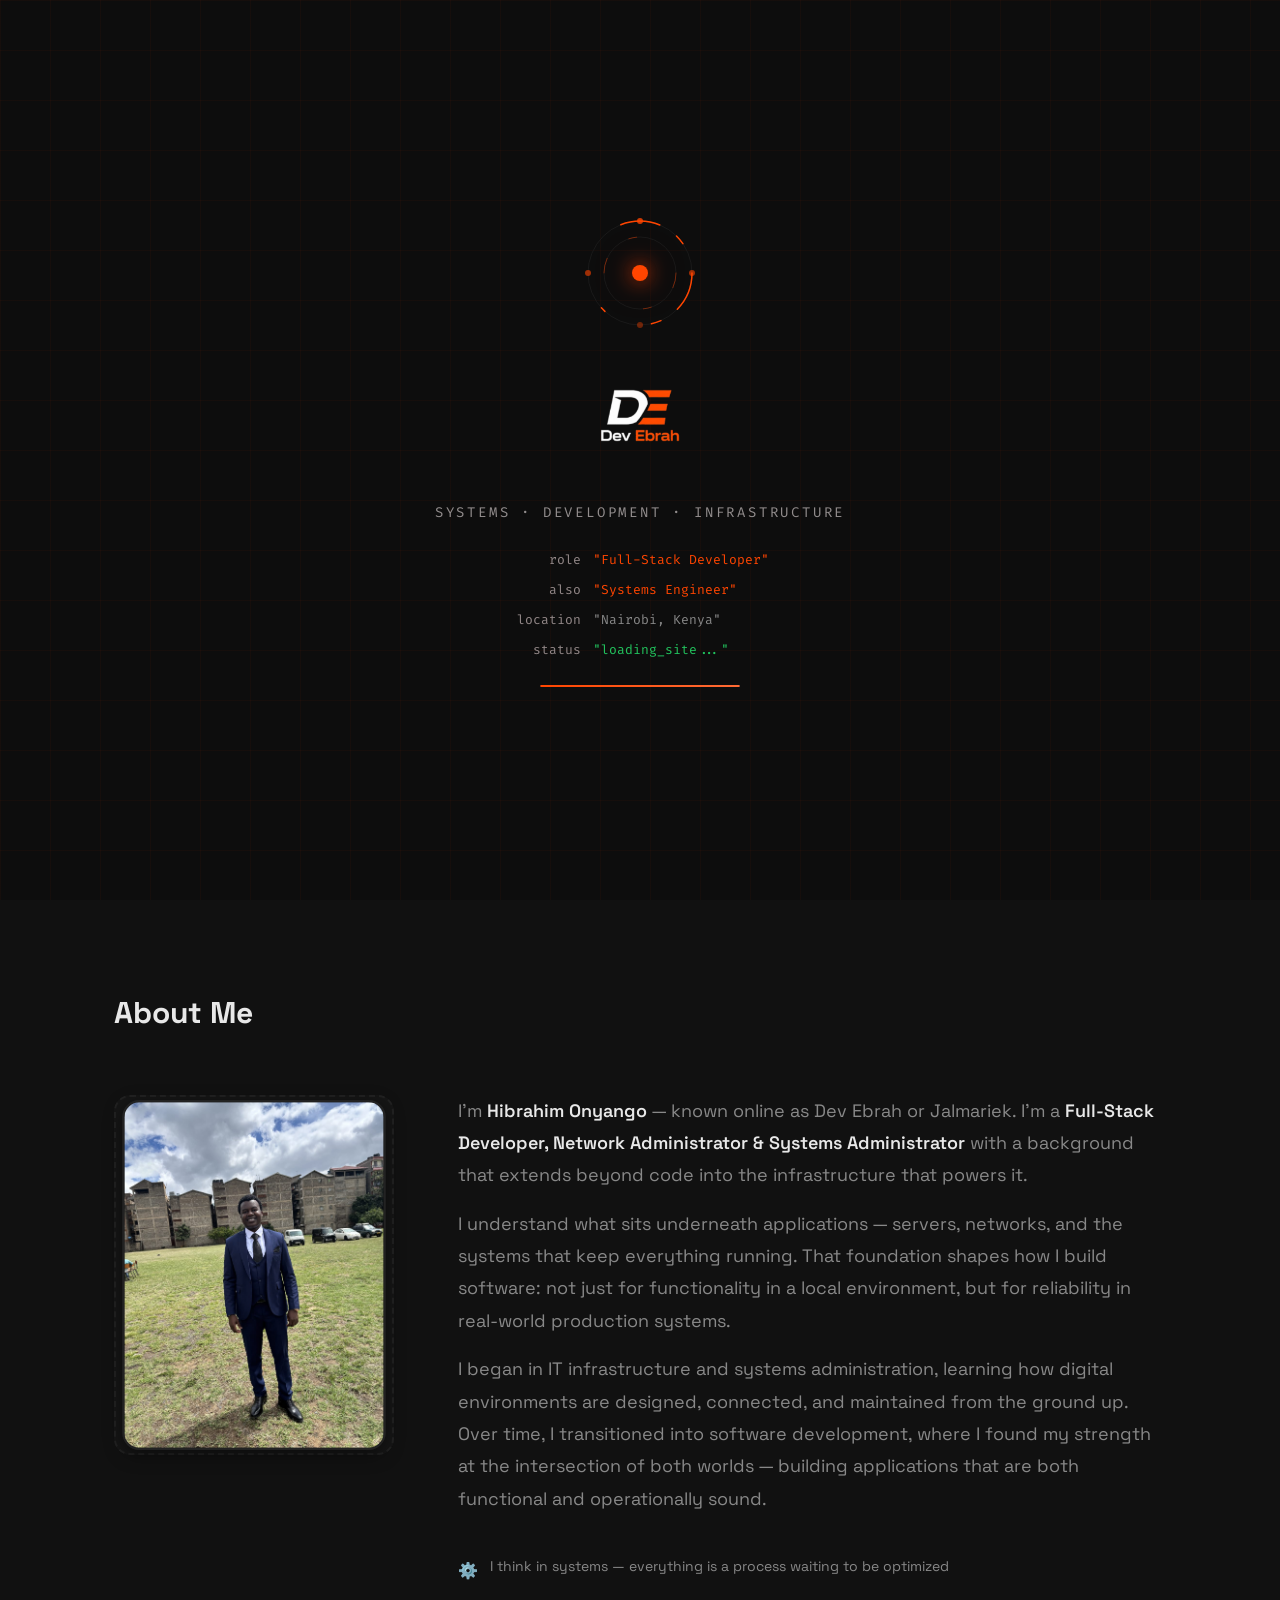
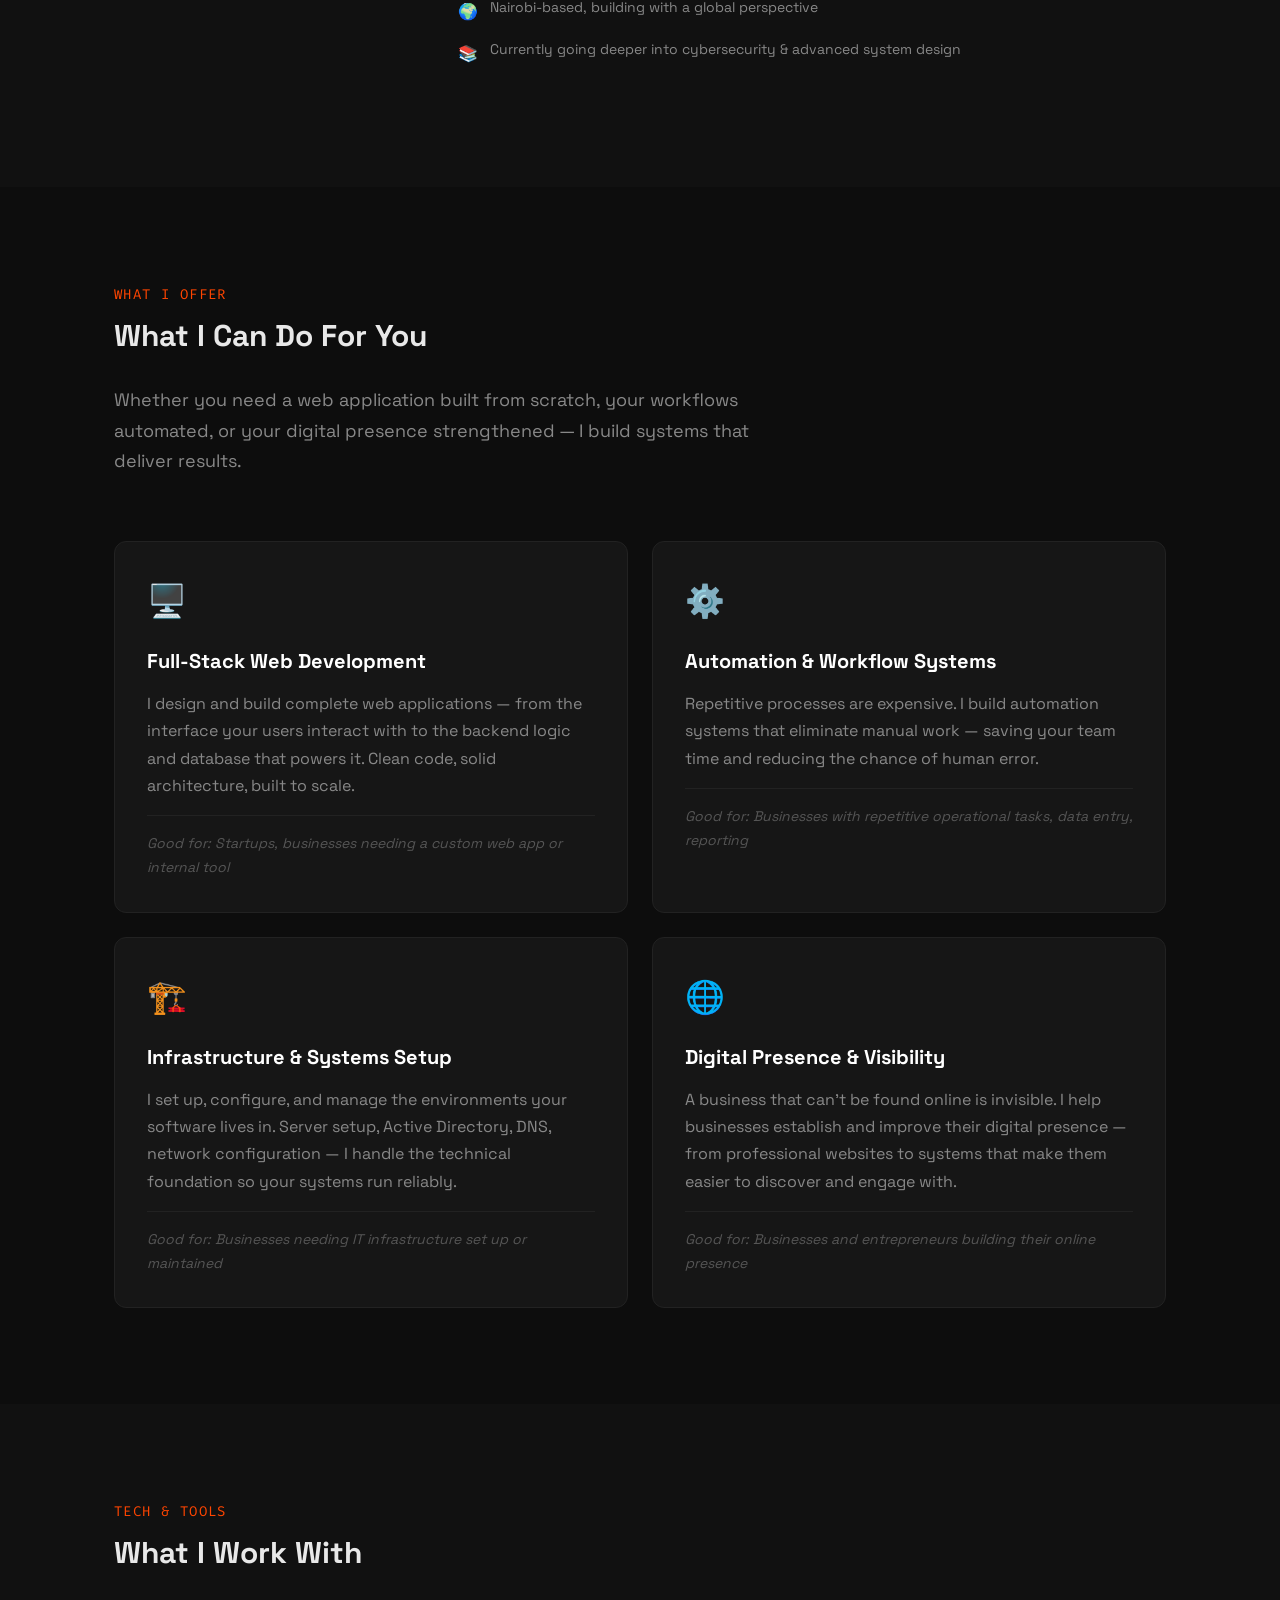
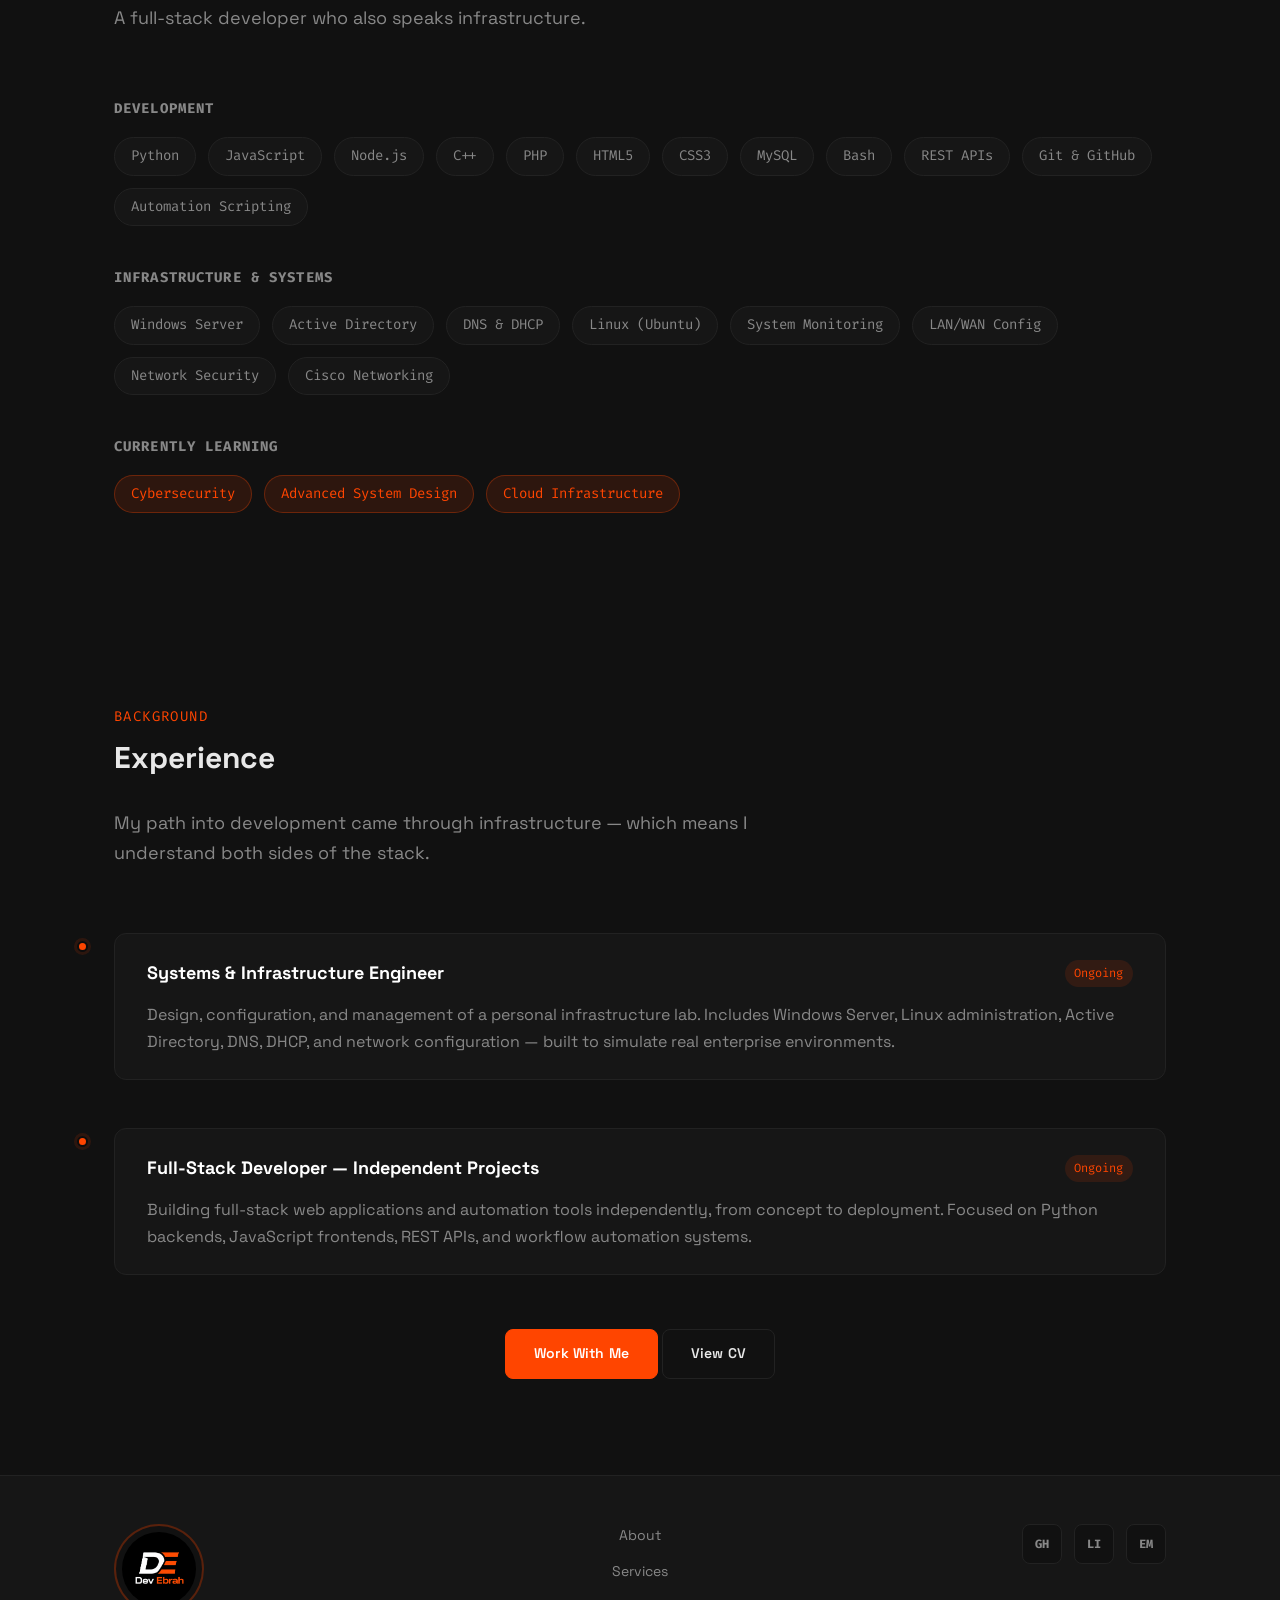
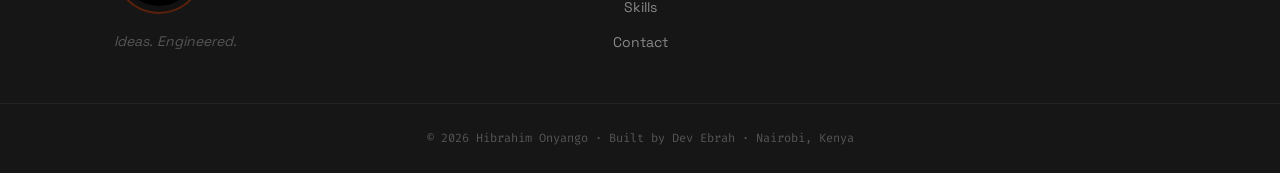
==== commit 73d174e9: "Added Preview to my Cv" ====
--- a/index.html
+++ b/index.html
@@ -515,7 +515,7 @@
       <a href="Contact.html" class="btn btn--primary" style="display: inline-block;">
         Work With Me
       </a>
-      <a href="assets/Hibrahim_Onyango_(DevEbrah)-CV.pdf" download class="btn btn--outline">Download CV</a>
+      <a href="assets/Hibrahim_Onyango_(DevEbrah)-CV.pdf" target="_blank" rel="noopener" class="btn btn--outline">View CV</a>
 
     </div>
   </section>
